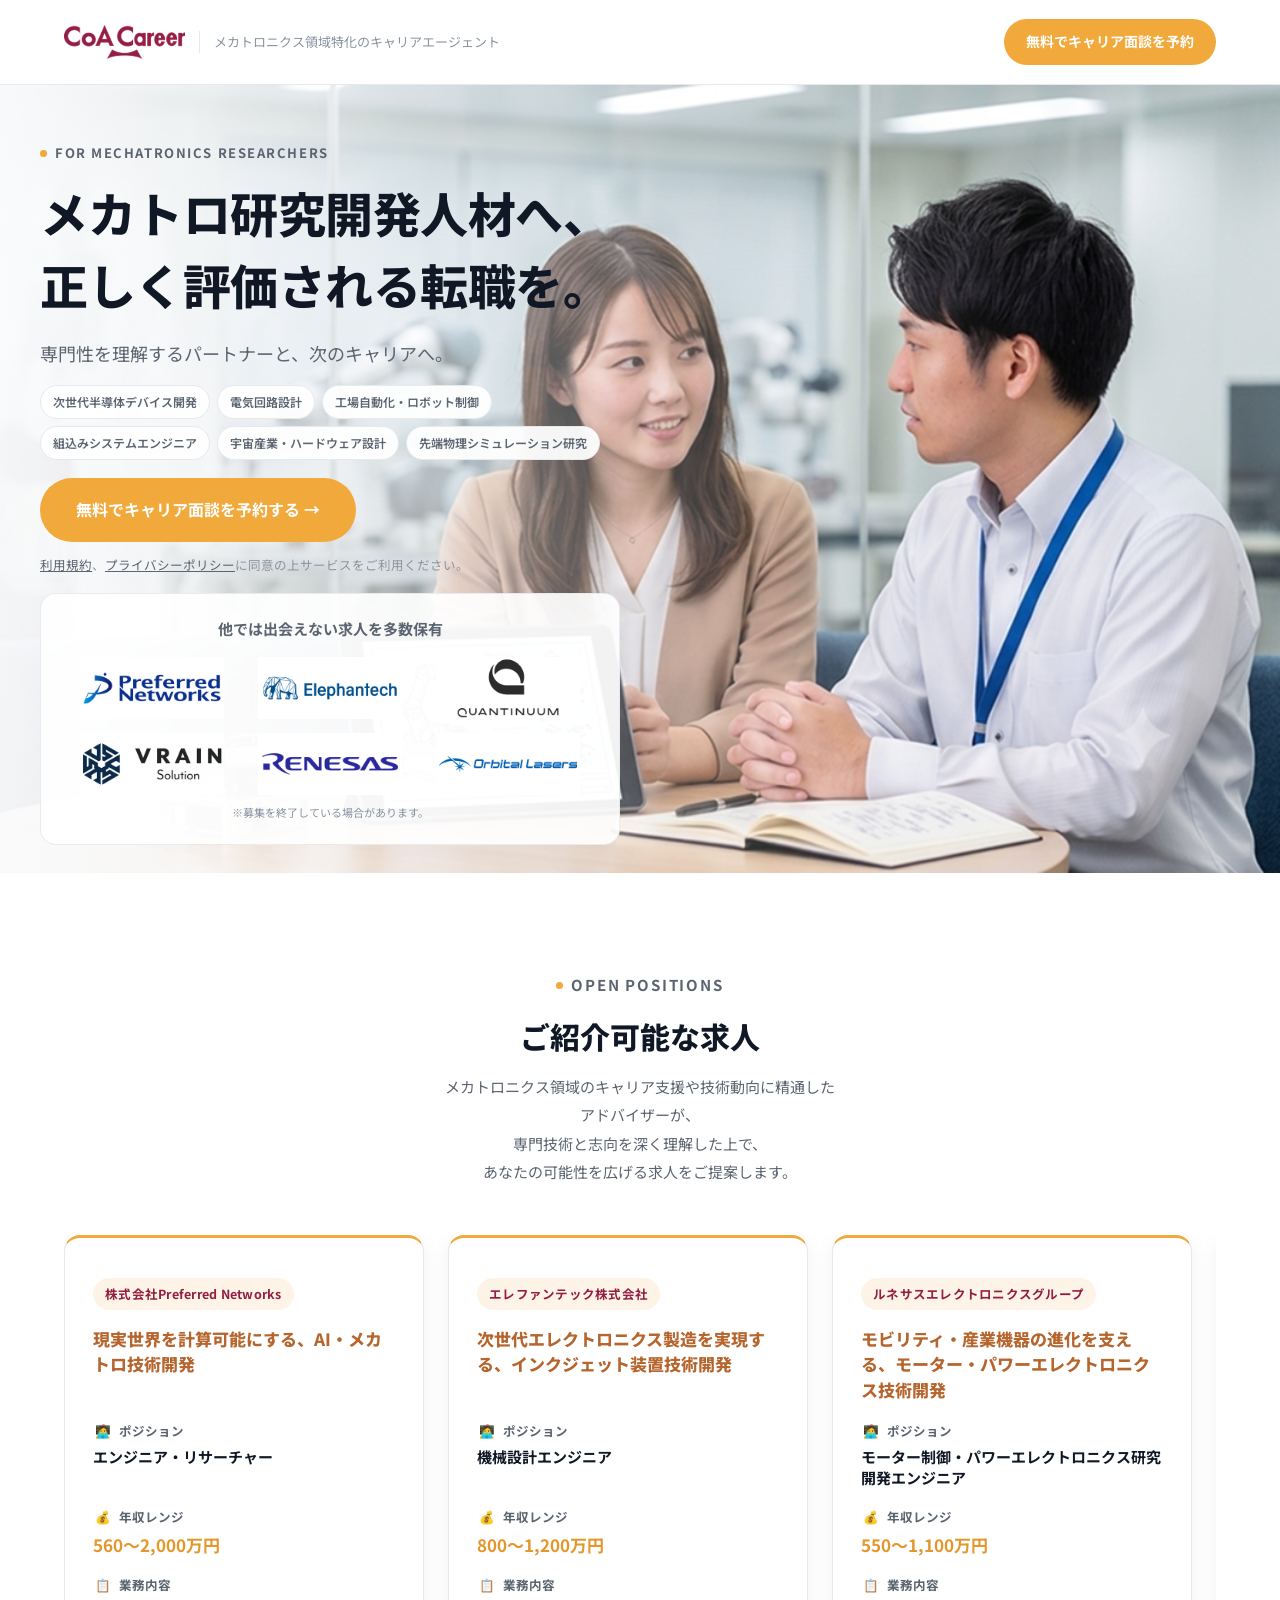
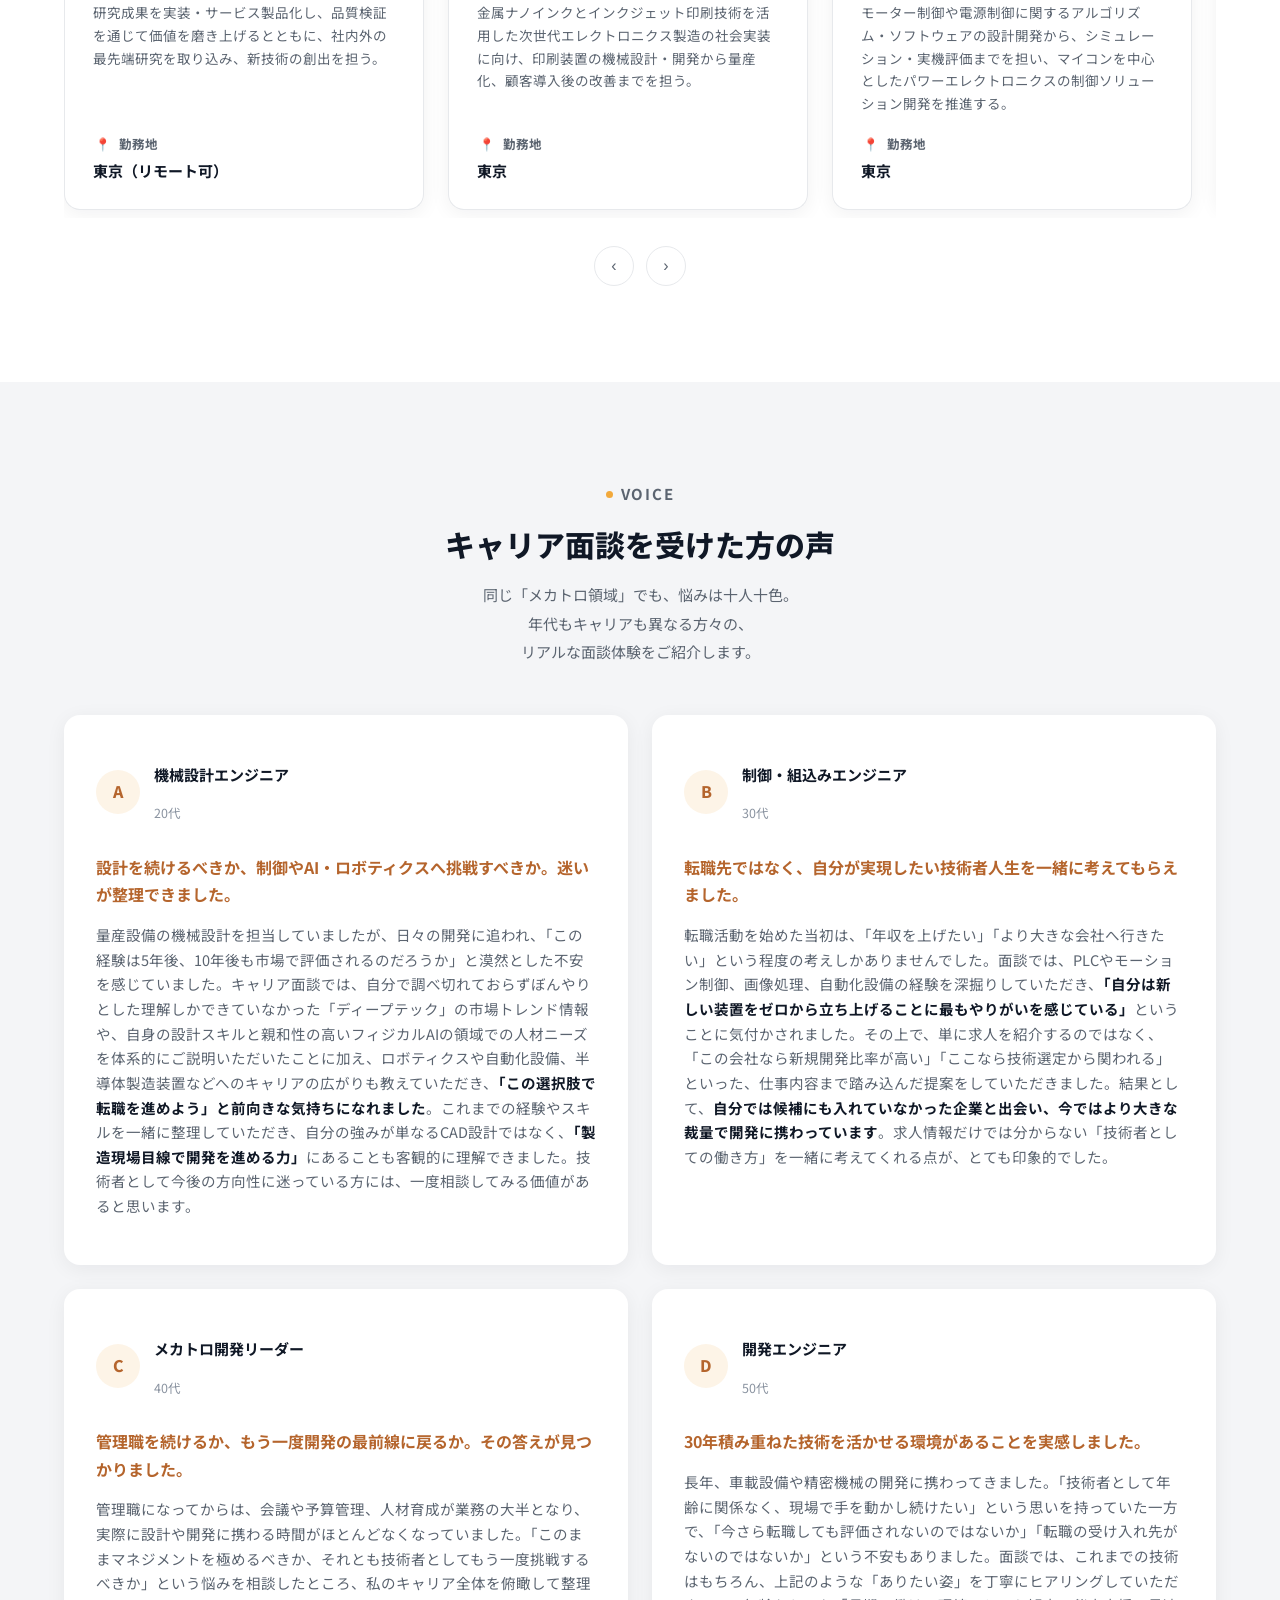
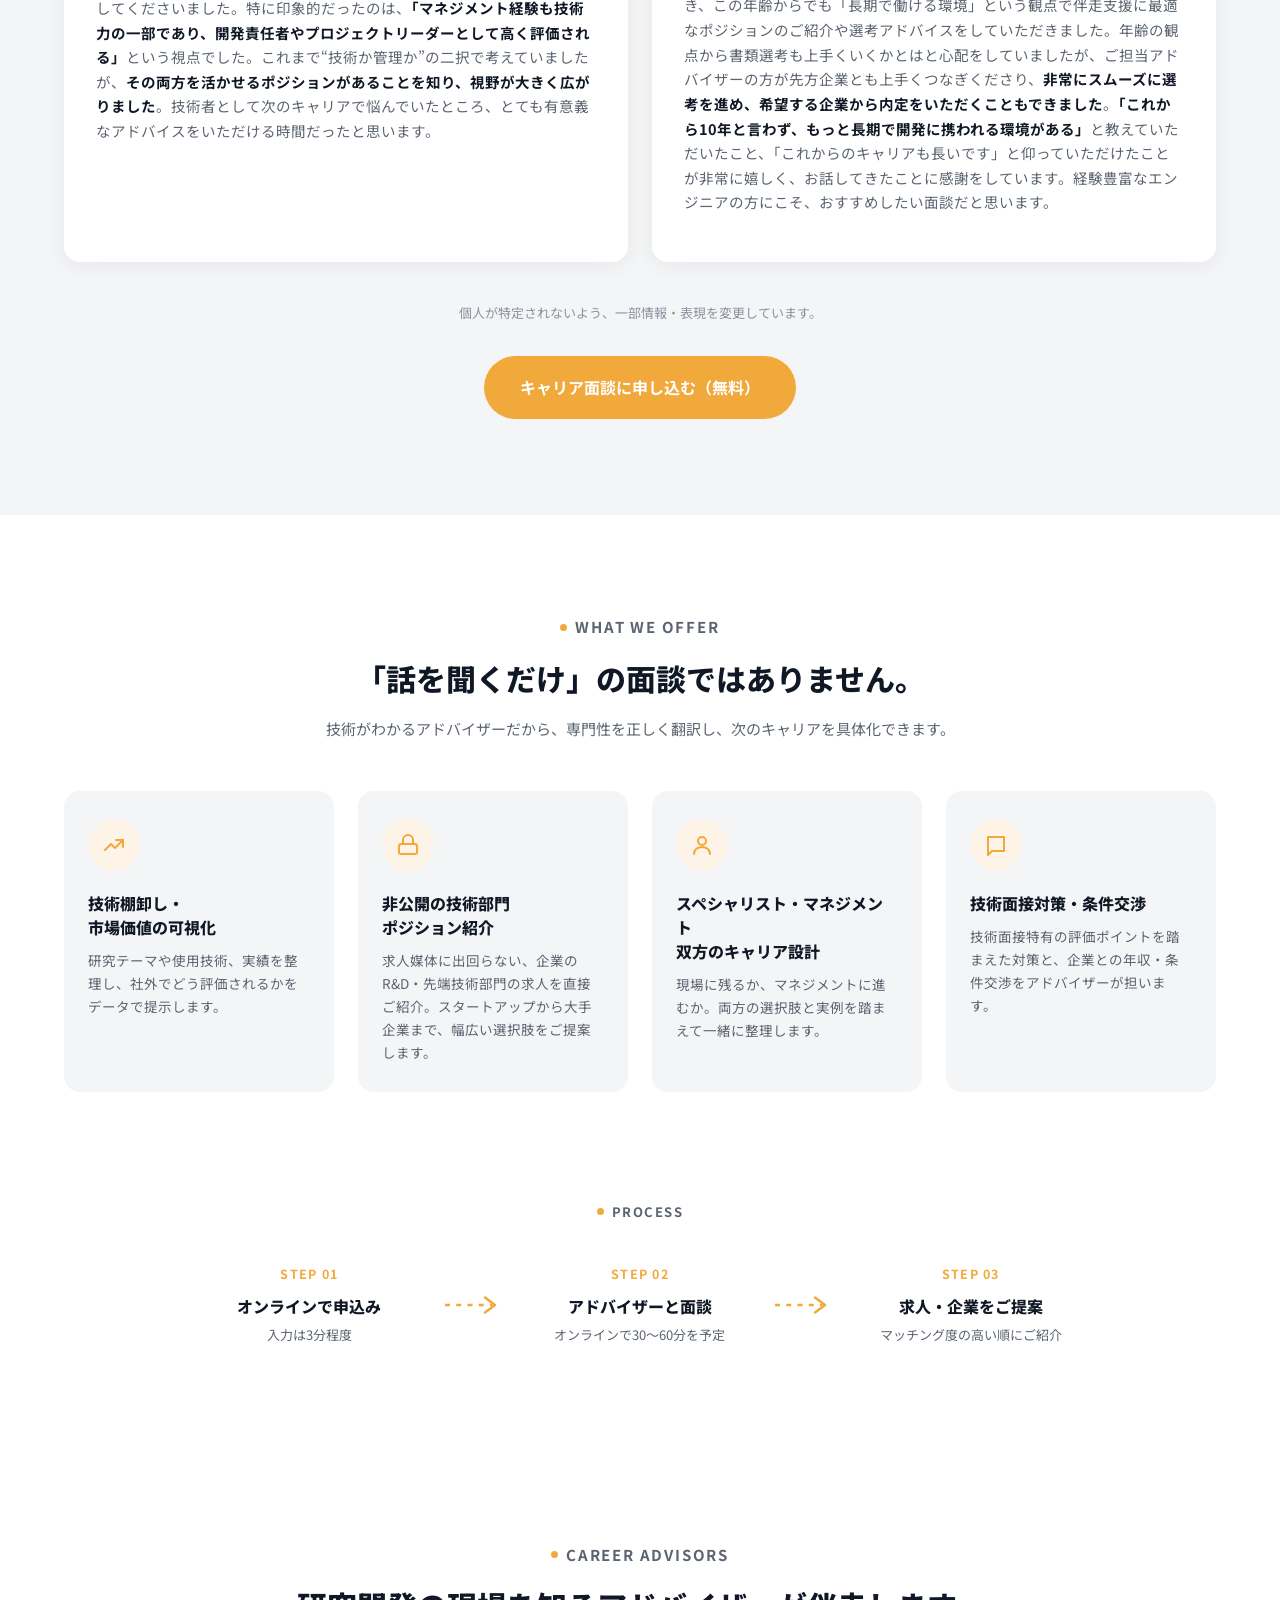
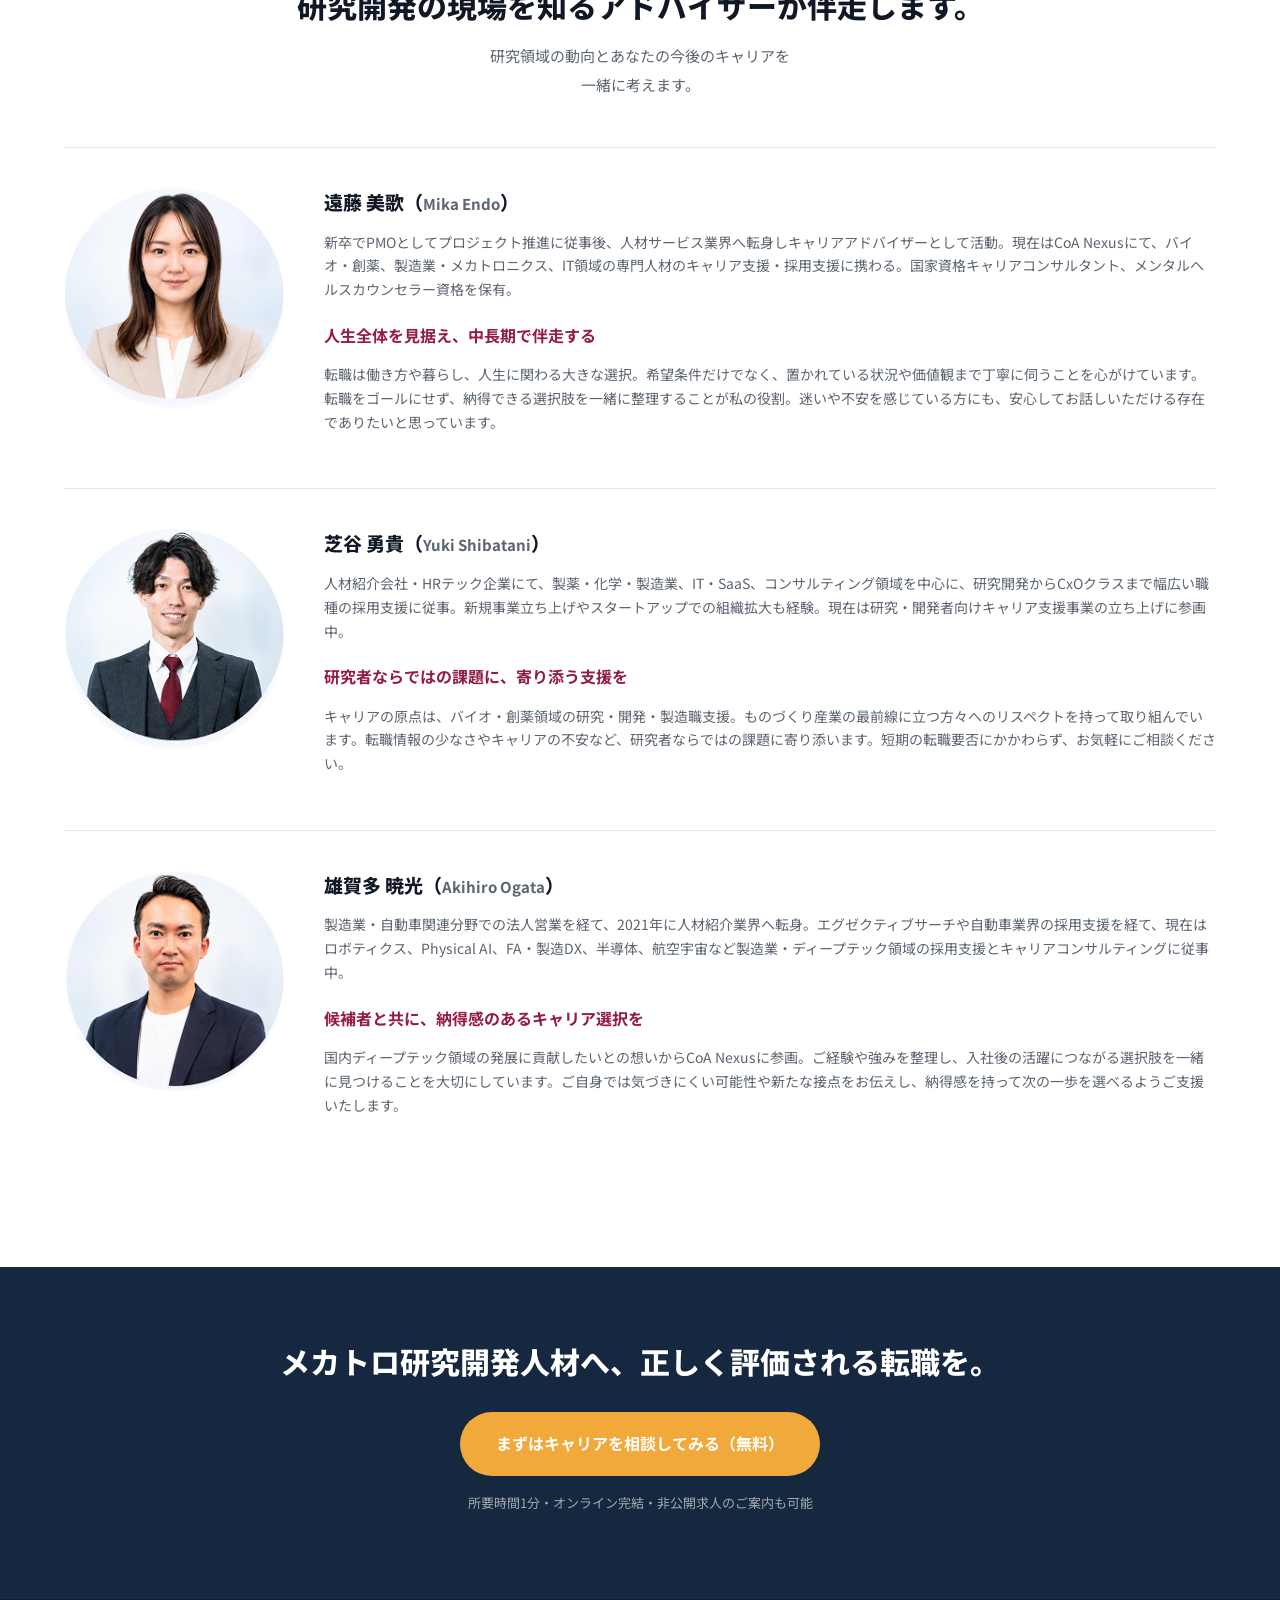
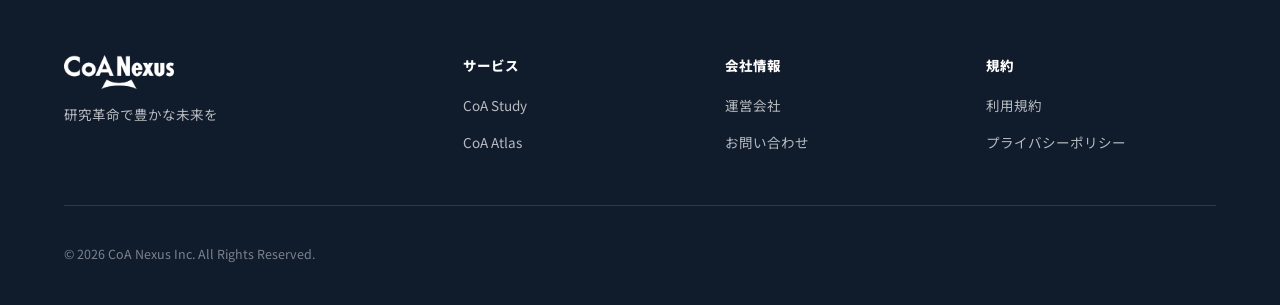
==== index.html @ d08f6220 "Update index.html" ====
<!DOCTYPE html>
<html lang="ja">
<head>
<meta charset="UTF-8">
<meta name="viewport" content="width=device-width, initial-scale=1.0">
<title>CoA Career｜メカトロニクス領域特化のキャリアエージェント</title>
<meta name="description" content="メカトロ研究開発人材へ、正しく評価される転職を。専門性を理解するパートナーと、次のキャリアへ。">
<link rel="icon" href="data:,">
<link rel="stylesheet" href="css/style.css">
</head>
<body>
<a class="skip-link" href="#main">本文へスキップ</a>

<!-- ============================== HEADER ============================== -->
<header class="site-header">
  <div class="container">
    <a class="brand" href="#top" aria-label="CoA Career トップへ">
      <img src="assets/images/coa-career-logo.png" alt="CoA Career" class="brand-logo-img">
      <span class="brand-tagline">メカトロニクス領域特化のキャリアエージェント</span>
    </a>
    <a class="btn btn-primary btn-primary--sm" href="#cta">無料でキャリア面談を予約</a>
  </div>
</header>

<main id="main">

  <!-- ============================== HERO ============================== -->
  <section class="hero" id="top">
    <div class="hero-frame">
      <div class="hero-bg" aria-hidden="true">
        <img src="assets/images/hero-photo.png" alt="">
      </div>
      <div class="container hero-inner">
        <div class="hero-copy">
          <p class="eyebrow">FOR MECHATRONICS RESEARCHERS</p>
          <h1>メカトロ研究開発人材へ、<br>正しく評価される転職を。</h1>
          <p class="lede">専門性を理解するパートナーと、次のキャリアへ。</p>
          <div class="hero-mobile-media">
            <!-- REPLACE: hero photo of advisor & candidate consultation, min 1200x900px -->
            <img src="assets/images/hero-photo.png" alt="キャリアアドバイザーと候補者が面談している様子">
          </div>
          <ul class="hero-tags">
            <li>次世代半導体デバイス開発</li>
            <li>電気回路設計</li>
            <li>工場自動化・ロボット制御</li>
            <li>組込みシステムエンジニア</li>
            <li>宇宙産業・ハードウェア設計</li>
            <li>先端物理シミュレーション研究</li>
          </ul>
          <a class="btn btn-primary btn-primary--lg" href="#cta">無料でキャリア面談を予約する →</a>
          <p class="hero-disclaimer">
            <a href="https://coanexus.notion.site/CoA-Atlas-Term-of-use-2e3ff5fbba778032b6f7fdac0cae8392" target="_blank" rel="noopener">利用規約</a>、<a href="https://coanexus.notion.site/CoA-Atlas-Privacy-Policy-2e3ff5fbba7780a3a47cd256a6d92a51" target="_blank" rel="noopener">プライバシーポリシー</a>に同意の上サービスをご利用ください。
          </p>

          <div class="hero-partners">
            <p class="hero-partners-label">他では出会えない求人を多数保有</p>
            <div class="hero-partners-row">
              <!-- REPLACE: each with the partner's official logo file (see README) -->
              <span class="partner-logo"><img src="assets/images/logos/preferred-networks.png" alt="Preferred Networks"></span>
              <span class="partner-logo"><img src="assets/images/logos/elephantech.png" alt="Elephantech"></span>
              <span class="partner-logo"><img src="assets/images/logos/quantinuum.png" alt="QUANTINUUM"></span>
              <span class="partner-logo"><img src="assets/images/logos/vrain-solution.png" alt="VRAIN Solution"></span>
              <span class="partner-logo"><img src="assets/images/logos/renesas.png" alt="RENESAS"></span>
              <span class="partner-logo"><img src="assets/images/logos/orbital-lasers.png" alt="Orbital Lasers"></span>
            </div>
            <p class="hero-partners-note">※募集を終了している場合があります。</p>
          </div>
        </div>
      </div>
    </div>
  </section>

  <!-- ========================== OPEN POSITIONS ========================== -->
  <section class="positions" id="positions">
    <div class="container">
      <div class="section-head">
        <p class="eyebrow eyebrow--center">OPEN POSITIONS</p>
        <h2>ご紹介可能な求人</h2>
        <p>メカトロニクス領域のキャリア支援や技術動向に精通した<br class="mobile-break">アドバイザーが、<br class="desktop-break">専門技術と志向を深く理解した上で、<br class="mobile-break">あなたの可能性を広げる求人をご提案します。</p>
      </div>

      <div class="positions-scroller">
        <div class="positions-track" id="positionsTrack" tabindex="0" aria-label="求人一覧（横スクロール）">

          <article class="job-card">
            <p class="company">株式会社Preferred Networks</p>
            <h3>現実世界を計算可能にする、AI・メカトロ技術開発</h3>
            <dl>
              <div class="field"><dt><span class="field-icon">🧑‍💻</span>ポジション</dt><dd>エンジニア・リサーチャー</dd></div>
              <div class="field"><dt><span class="field-icon">💰</span>年収レンジ</dt><dd>560〜2,000万円</dd></div>
              <div class="field field--desc"><dt><span class="field-icon">📋</span>業務内容</dt><dd>研究成果を実装・サービス製品化し、品質検証を通じて価値を磨き上げるとともに、社内外の最先端研究を取り込み、新技術の創出を担う。</dd></div>
              <div class="field"><dt><span class="field-icon">📍</span>勤務地</dt><dd>東京（リモート可）</dd></div>
            </dl>
          </article>

          <article class="job-card">
            <p class="company">エレファンテック株式会社</p>
            <h3>次世代エレクトロニクス製造を実現する、インクジェット装置技術開発</h3>
            <dl>
              <div class="field"><dt><span class="field-icon">🧑‍💻</span>ポジション</dt><dd>機械設計エンジニア</dd></div>
              <div class="field"><dt><span class="field-icon">💰</span>年収レンジ</dt><dd>800〜1,200万円</dd></div>
              <div class="field field--desc"><dt><span class="field-icon">📋</span>業務内容</dt><dd>金属ナノインクとインクジェット印刷技術を活用した次世代エレクトロニクス製造の社会実装に向け、印刷装置の機械設計・開発から量産化、顧客導入後の改善までを担う。</dd></div>
              <div class="field"><dt><span class="field-icon">📍</span>勤務地</dt><dd>東京</dd></div>
            </dl>
          </article>

          <article class="job-card">
            <p class="company">ルネサスエレクトロニクスグループ</p>
            <h3>モビリティ・産業機器の進化を支える、モーター・パワーエレクトロニクス技術開発</h3>
            <dl>
              <div class="field"><dt><span class="field-icon">🧑‍💻</span>ポジション</dt><dd>モーター制御・パワーエレクトロニクス研究開発エンジニア</dd></div>
              <div class="field"><dt><span class="field-icon">💰</span>年収レンジ</dt><dd>550〜1,100万円</dd></div>
              <div class="field field--desc"><dt><span class="field-icon">📋</span>業務内容</dt><dd>モーター制御や電源制御に関するアルゴリズム・ソフトウェアの設計開発から、シミュレーション・実機評価までを担い、マイコンを中心としたパワーエレクトロニクスの制御ソリューション開発を推進する。</dd></div>
              <div class="field"><dt><span class="field-icon">📍</span>勤務地</dt><dd>東京</dd></div>
            </dl>
          </article>

          <article class="job-card">
            <p class="company">株式会社VRAIN Solution</p>
            <h3>製造現場の自動化を実現する、AI・FA技術開発</h3>
            <dl>
              <div class="field"><dt><span class="field-icon">🧑‍💻</span>ポジション</dt><dd>機械設計エンジニア</dd></div>
              <div class="field"><dt><span class="field-icon">💰</span>年収レンジ</dt><dd>500〜800万円</dd></div>
              <div class="field field--desc"><dt><span class="field-icon">📋</span>業務内容</dt><dd>AI・IoTを活用した製造現場の自動化に向け、検査・生産設備の構想設計から機械設計、開発、組立、現場立ち上げまでを担う。</dd></div>
              <div class="field"><dt><span class="field-icon">📍</span>勤務地</dt><dd>東京</dd></div>
            </dl>
          </article>

          <article class="job-card">
            <p class="company">OptQC株式会社</p>
            <h3>光量子コンピュータの実用化を加速する、光学・ハードウェア技術開発</h3>
            <dl>
              <div class="field"><dt><span class="field-icon">🧑‍💻</span>ポジション</dt><dd>レーザー光源エンジニア</dd></div>
              <div class="field"><dt><span class="field-icon">💰</span>年収レンジ</dt><dd>1,000〜1,500万円</dd></div>
              <div class="field field--desc"><dt><span class="field-icon">📋</span>業務内容</dt><dd>光量子コンピュータの実用化に向け、光学システムや電子制御、機械設計・精密アセンブリなどのハードウェア開発から、システム統合・評価までを一貫して担う。</dd></div>
              <div class="field"><dt><span class="field-icon">📍</span>勤務地</dt><dd>東京（リモート可）</dd></div>
            </dl>
          </article>

          <article class="job-card">
            <p class="company">株式会社Orbital Lasers</p>
            <h3>宇宙空間の高精度観測を実現する、衛星搭載FPGA技術開発</h3>
            <dl>
              <div class="field"><dt><span class="field-icon">🧑‍💻</span>ポジション</dt><dd>FPGAエンジニア</dd></div>
              <div class="field"><dt><span class="field-icon">💰</span>年収レンジ</dt><dd>500〜1,000万円</dd></div>
              <div class="field field--desc"><dt><span class="field-icon">📋</span>業務内容</dt><dd>人工衛星に搭載される電気システムについて、FPGAを中心としたデジタル回路の設計・実装・検証を担い、衛星システムの高信頼化を推進する。</dd></div>
              <div class="field"><dt><span class="field-icon">📍</span>勤務地</dt><dd>神奈川</dd></div>
            </dl>
          </article>

          <article class="job-card">
            <p class="company">クオンティニュアム株式会社</p>
            <h3>量子コンピュータの実用化を支える、ハードウェア研究開発</h3>
            <dl>
              <div class="field"><dt><span class="field-icon">🧑‍💻</span>ポジション</dt><dd>ハードウェアリサーチャー</dd></div>
              <div class="field"><dt><span class="field-icon">💰</span>年収レンジ</dt><dd>700万円〜応相談</dd></div>
              <div class="field field--desc"><dt><span class="field-icon">📋</span>業務内容</dt><dd>イオントラップ型量子コンピュータの運用・保守・開発・アップグレードを担い、レーザーやイオン輸送などのサブシステムの開発・評価を通じて量子計算システムの高度化を推進する。</dd></div>
              <div class="field"><dt><span class="field-icon">📍</span>勤務地</dt><dd>埼玉</dd></div>
            </dl>
          </article>

          <article class="job-card">
            <p class="company">オムロン株式会社</p>
            <h3>次世代エネルギー社会を支える、パワーエレクトロニクス技術開発</h3>
            <dl>
              <div class="field"><dt><span class="field-icon">🧑‍💻</span>ポジション</dt><dd>制御・回路エンジニア</dd></div>
              <div class="field"><dt><span class="field-icon">💰</span>年収レンジ</dt><dd>500〜1,250万円</dd></div>
              <div class="field field--desc"><dt><span class="field-icon">📋</span>業務内容</dt><dd>パワーエレクトロニクスに関する先端技術の調査・技術開発から、制御アルゴリズムや制御実装、事業部門と連携したプロトモデル開発までを担う。</dd></div>
              <div class="field"><dt><span class="field-icon">📍</span>勤務地</dt><dd>京都</dd></div>
            </dl>
          </article>

          <article class="job-card">
            <p class="company">株式会社フジクラ</p>
            <h3>次世代ものづくりを実現する、生産設備・機械技術開発</h3>
            <dl>
              <div class="field"><dt><span class="field-icon">🧑‍💻</span>ポジション</dt><dd>生産設備・機械設計エンジニア</dd></div>
              <div class="field"><dt><span class="field-icon">💰</span>年収レンジ</dt><dd>600〜1,000万円</dd></div>
              <div class="field field--desc"><dt><span class="field-icon">📋</span>業務内容</dt><dd>成長事業を支える生産設備の開発や将来に向けた設備要素技術の開発を担い、機構設計から設備製作・据付・試運転、稼働後の改善まで一貫して推進する。</dd></div>
              <div class="field"><dt><span class="field-icon">📍</span>勤務地</dt><dd>千葉</dd></div>
            </dl>
          </article>

          <article class="job-card">
            <p class="company">Sun Metalon Inc.</p>
            <h3>金属資源循環を再構築する、産業用装置の電気・制御技術開発</h3>
            <dl>
              <div class="field"><dt><span class="field-icon">🧑‍💻</span>ポジション</dt><dd>産業用装置 電気設計リーダー / マネージャー</dd></div>
              <div class="field"><dt><span class="field-icon">💰</span>年収レンジ</dt><dd>800〜1,700万円</dd></div>
              <div class="field field--desc"><dt><span class="field-icon">📋</span>業務内容</dt><dd>金属リサイクル装置の量産・グローバル展開に向け、電気設計要件の定義、制御盤・電装システム・制御基板の設計、安全規格対応、量産立ち上げまでをリードする。</dd></div>
              <div class="field"><dt><span class="field-icon">📍</span>勤務地</dt><dd>神奈川</dd></div>
            </dl>
          </article>

        </div>

        <div class="scroller-nav">
          <button class="scroller-btn" id="scrollPrev" type="button" aria-label="前の求人を見る">‹</button>
          <button class="scroller-btn" id="scrollNext" type="button" aria-label="次の求人を見る">›</button>
        </div>
      </div>
    </div>
  </section>

  <!-- ============================== VOICE =============================== -->
  <section class="voice" id="voice">
    <div class="container">
      <div class="section-head">
        <p class="eyebrow eyebrow--center">VOICE</p>
        <h2>キャリア面談を受けた方の声</h2>
        <p>同じ「メカトロ領域」でも、悩みは十人十色。<br>年代もキャリアも異なる方々の、<br class="mobile-break">リアルな面談体験をご紹介します。</p>
      </div>

      <div class="voice-grid">
        <article class="voice-card">
          <div class="voice-head">
            <span class="voice-avatar" aria-hidden="true">A</span>
            <div>
              <p class="voice-role">機械設計エンジニア</p>
              <p class="voice-age">20代</p>
            </div>
          </div>
          <p class="voice-quote">設計を続けるべきか、制御やAI・ロボティクスへ挑戦すべきか。迷いが整理できました。</p>
          <p class="voice-body">量産設備の機械設計を担当していましたが、日々の開発に追われ、「この経験は5年後、10年後も市場で評価されるのだろうか」と漠然とした不安を感じていました。キャリア面談では、自分で調べ切れておらずぼんやりとした理解しかできていなかった「ディープテック」の市場トレンド情報や、自身の設計スキルと親和性の高いフィジカルAIの領域での人材ニーズを体系的にご説明いただいたことに加え、ロボティクスや自動化設備、半導体製造装置などへのキャリアの広がりも教えていただき、<strong>「この選択肢で転職を進めよう」と前向きな気持ちになれました</strong>。これまでの経験やスキルを一緒に整理していただき、自分の強みが単なるCAD設計ではなく、<strong>「製造現場目線で開発を進める力」</strong>にあることも客観的に理解できました。技術者として今後の方向性に迷っている方には、一度相談してみる価値があると思います。</p>
        </article>

        <article class="voice-card">
          <div class="voice-head">
            <span class="voice-avatar" aria-hidden="true">B</span>
            <div>
              <p class="voice-role">制御・組込みエンジニア</p>
              <p class="voice-age">30代</p>
            </div>
          </div>
          <p class="voice-quote">転職先ではなく、自分が実現したい技術者人生を一緒に考えてもらえました。</p>
          <p class="voice-body">転職活動を始めた当初は、「年収を上げたい」「より大きな会社へ行きたい」という程度の考えしかありませんでした。面談では、PLCやモーション制御、画像処理、自動化設備の経験を深掘りしていただき、<strong>「自分は新しい装置をゼロから立ち上げることに最もやりがいを感じている」</strong>ということに気付かされました。その上で、単に求人を紹介するのではなく、「この会社なら新規開発比率が高い」「ここなら技術選定から関われる」といった、仕事内容まで踏み込んだ提案をしていただきました。結果として、<strong>自分では候補にも入れていなかった企業と出会い、今ではより大きな裁量で開発に携わっています</strong>。求人情報だけでは分からない「技術者としての働き方」を一緒に考えてくれる点が、とても印象的でした。</p>
        </article>

        <article class="voice-card">
          <div class="voice-head">
            <span class="voice-avatar" aria-hidden="true">C</span>
            <div>
              <p class="voice-role">メカトロ開発リーダー</p>
              <p class="voice-age">40代</p>
            </div>
          </div>
          <p class="voice-quote">管理職を続けるか、もう一度開発の最前線に戻るか。その答えが見つかりました。</p>
          <p class="voice-body">管理職になってからは、会議や予算管理、人材育成が業務の大半となり、実際に設計や開発に携わる時間がほとんどなくなっていました。「このままマネジメントを極めるべきか、それとも技術者としてもう一度挑戦するべきか」という悩みを相談したところ、私のキャリア全体を俯瞰して整理してくださいました。特に印象的だったのは、<strong>「マネジメント経験も技術力の一部であり、開発責任者やプロジェクトリーダーとして高く評価される」</strong>という視点でした。これまで“技術か管理か”の二択で考えていましたが、<strong>その両方を活かせるポジションがあることを知り、視野が大きく広がりました</strong>。技術者として次のキャリアで悩んでいたところ、とても有意義なアドバイスをいただける時間だったと思います。</p>
        </article>

        <article class="voice-card">
          <div class="voice-head">
            <span class="voice-avatar" aria-hidden="true">D</span>
            <div>
              <p class="voice-role">開発エンジニア</p>
              <p class="voice-age">50代</p>
            </div>
          </div>
          <p class="voice-quote">30年積み重ねた技術を活かせる環境があることを実感しました。</p>
          <p class="voice-body">長年、車載設備や精密機械の開発に携わってきました。「技術者として年齢に関係なく、現場で手を動かし続けたい」という思いを持っていた一方で、「今さら転職しても評価されないのではないか」「転職の受け入れ先がないのではないか」という不安もありました。面談では、これまでの技術はもちろん、上記のような「ありたい姿」を丁寧にヒアリングしていただき、この年齢からでも「長期で働ける環境」という観点で伴走支援に最適なポジションのご紹介や選考アドバイスをしていただきました。年齢の観点から書類選考も上手くいくかとはと心配をしていましたが、ご担当アドバイザーの方が先方企業とも上手くつなぎくださり、<strong>非常にスムーズに選考を進め、希望する企業から内定をいただくこともできました</strong>。<strong>「これから10年と言わず、もっと長期で開発に携われる環境がある」</strong>と教えていただいたこと、「これからのキャリアも長いです」と仰っていただけたことが非常に嬉しく、お話してきたことに感謝をしています。経験豊富なエンジニアの方にこそ、おすすめしたい面談だと思います。</p>
        </article>
      </div>

      <p class="voice-footnote">個人が特定されないよう、一部情報・表現を変更しています。</p>
      <div class="voice-cta">
        <a class="btn btn-primary btn-primary--lg" href="#cta">キャリア面談に申し込む（無料）</a>
      </div>
    </div>
  </section>

  <!-- ============================ WHAT WE OFFER =========================== -->
  <section class="offer" id="offer">
    <div class="container">
      <div class="section-head">
        <p class="eyebrow eyebrow--center">WHAT WE OFFER</p>
        <h2>「話を聞くだけ」の面談ではありません。</h2>
        <p>技術がわかるアドバイザーだから、専門性を正しく翻訳し、次のキャリアを具体化できます。</p>
      </div>

      <div class="offer-grid">
        <div class="offer-card">
          <span class="offer-icon" aria-hidden="true">
            <svg viewBox="0 0 24 24" fill="none" stroke="currentColor" stroke-width="2" stroke-linecap="round" stroke-linejoin="round"><polyline points="3 17 9 11 13 15 21 7"></polyline><polyline points="14 7 21 7 21 14"></polyline></svg>
          </span>
          <h3>技術棚卸し・<br>市場価値の可視化</h3>
          <p>研究テーマや使用技術、実績を整理し、社外でどう評価されるかをデータで提示します。</p>
        </div>
        <div class="offer-card">
          <span class="offer-icon" aria-hidden="true">
            <svg viewBox="0 0 24 24" fill="none" stroke="currentColor" stroke-width="2" stroke-linecap="round" stroke-linejoin="round"><rect x="3" y="11" width="18" height="10" rx="2"></rect><path d="M7 11V7a5 5 0 0 1 10 0v4"></path></svg>
          </span>
          <h3>非公開の技術部門<br>ポジション紹介</h3>
          <p>求人媒体に出回らない、企業のR&D・先端技術部門の求人を直接ご紹介。スタートアップから大手企業まで、幅広い選択肢をご提案します。</p>
        </div>
        <div class="offer-card">
          <span class="offer-icon" aria-hidden="true">
            <svg viewBox="0 0 24 24" fill="none" stroke="currentColor" stroke-width="2" stroke-linecap="round" stroke-linejoin="round"><circle cx="12" cy="8" r="4"></circle><path d="M4 21c0-4.4 3.6-7 8-7s8 2.6 8 7"></path></svg>
          </span>
          <h3>スペシャリスト・マネジメント<br>双方のキャリア設計</h3>
          <p>現場に残るか、マネジメントに進むか。両方の選択肢と実例を踏まえて一緒に整理します。</p>
        </div>
        <div class="offer-card">
          <span class="offer-icon" aria-hidden="true">
            <svg viewBox="0 0 24 24" fill="none" stroke="currentColor" stroke-width="2" stroke-linecap="round" stroke-linejoin="round"><path d="M4 4h16v14H8l-4 4z"></path></svg>
          </span>
          <h3>技術面接対策・条件交渉</h3>
          <p>技術面接特有の評価ポイントを踏まえた対策と、企業との年収・条件交渉をアドバイザーが担います。</p>
        </div>
      </div>
    </div>
  </section>

  <!-- ============================== PROCESS =============================== -->
  <section class="process" id="process">
    <div class="container">
      <p class="eyebrow eyebrow--center" style="justify-content:center; margin-bottom:40px;">PROCESS</p>
      <div class="process-row">
        <div class="process-step">
          <p class="step-label">STEP 01</p>
          <h3>オンラインで申込み</h3>
          <p>入力は3分程度</p>
        </div>
        <div class="process-arrow" aria-hidden="true"><svg viewBox="0 0 48 16" fill="none"><line x1="0" y1="8" x2="38" y2="8" stroke="currentColor" stroke-width="2" stroke-dasharray="4 5"/><path d="M32 2 L40 8 L32 14" stroke="currentColor" stroke-width="2" fill="none" stroke-linecap="round" stroke-linejoin="round"/></svg></div>
        <div class="process-step">
          <p class="step-label">STEP 02</p>
          <h3>アドバイザーと面談</h3>
          <p>オンラインで30〜60分を予定</p>
        </div>
        <div class="process-arrow" aria-hidden="true"><svg viewBox="0 0 48 16" fill="none"><line x1="0" y1="8" x2="38" y2="8" stroke="currentColor" stroke-width="2" stroke-dasharray="4 5"/><path d="M32 2 L40 8 L32 14" stroke="currentColor" stroke-width="2" fill="none" stroke-linecap="round" stroke-linejoin="round"/></svg></div>
        <div class="process-step">
          <p class="step-label">STEP 03</p>
          <h3>求人・企業をご提案</h3>
          <p>マッチング度の高い順にご紹介</p>
        </div>
      </div>
    </div>
  </section>

  <!-- ========================== CAREER ADVISORS =========================== -->
  <section class="advisors" id="advisors">
    <div class="container">
      <div class="section-head">
        <p class="eyebrow eyebrow--center">CAREER ADVISORS</p>
        <h2>研究開発の現場を知るアドバイザーが伴走します。</h2>
        <p>研究領域の動向とあなたの今後のキャリアを<br class="mobile-break">一緒に考えます。</p>
      </div>

      <div class="advisor">
        <div class="advisor-photo">
          <!-- REPLACE: headshot photo, square, min 440x440px -->
          <img src="assets/images/advisors/advisor-endo.png" alt="遠藤 美歌">
        </div>
        <div>
          <h3 class="advisor-name">遠藤 美歌（<span class="en">Mika Endo</span>）</h3>
          <p class="advisor-bio">新卒でPMOとしてプロジェクト推進に従事後、人材サービス業界へ転身しキャリアアドバイザーとして活動。現在はCoA Nexusにて、バイオ・創薬、製造業・メカトロニクス、IT領域の専門人材のキャリア支援・採用支援に携わる。国家資格キャリアコンサルタント、メンタルヘルスカウンセラー資格を保有。</p>
          <p class="advisor-quote">人生全体を見据え、中長期で伴走する</p>
          <p class="advisor-message">転職は働き方や暮らし、人生に関わる大きな選択。希望条件だけでなく、置かれている状況や価値観まで丁寧に伺うことを心がけています。転職をゴールにせず、納得できる選択肢を一緒に整理することが私の役割。迷いや不安を感じている方にも、安心してお話しいただける存在でありたいと思っています。</p>
        </div>
      </div>

      <div class="advisor">
        <div class="advisor-photo">
          <img src="assets/images/advisors/advisor-shibatani.png" alt="芝谷 勇貴">
        </div>
        <div>
          <h3 class="advisor-name">芝谷 勇貴（<span class="en">Yuki Shibatani</span>）</h3>
          <p class="advisor-bio">人材紹介会社・HRテック企業にて、製薬・化学・製造業、IT・SaaS、コンサルティング領域を中心に、研究開発からCxOクラスまで幅広い職種の採用支援に従事。新規事業立ち上げやスタートアップでの組織拡大も経験。現在は研究・開発者向けキャリア支援事業の立ち上げに参画中。</p>
          <p class="advisor-quote">研究者ならではの課題に、寄り添う支援を</p>
          <p class="advisor-message">キャリアの原点は、バイオ・創薬領域の研究・開発・製造職支援。ものづくり産業の最前線に立つ方々へのリスペクトを持って取り組んでいます。転職情報の少なさやキャリアの不安など、研究者ならではの課題に寄り添います。短期の転職要否にかかわらず、お気軽にご相談ください。</p>
        </div>
      </div>

      <div class="advisor">
        <div class="advisor-photo">
          <img src="assets/images/advisors/advisor-ogata.png" alt="雄賀多 暁光">
        </div>
        <div>
          <h3 class="advisor-name">雄賀多 暁光（<span class="en">Akihiro Ogata</span>）</h3>
          <p class="advisor-bio">製造業・自動車関連分野での法人営業を経て、2021年に人材紹介業界へ転身。エグゼクティブサーチや自動車業界の採用支援を経て、現在はロボティクス、Physical AI、FA・製造DX、半導体、航空宇宙など製造業・ディープテック領域の採用支援とキャリアコンサルティングに従事中。</p>
          <p class="advisor-quote">候補者と共に、納得感のあるキャリア選択を</p>
          <p class="advisor-message">国内ディープテック領域の発展に貢献したいとの想いからCoA Nexusに参画。ご経験や強みを整理し、入社後の活躍につながる選択肢を一緒に見つけることを大切にしています。ご自身では気づきにくい可能性や新たな接点をお伝えし、納得感を持って次の一歩を選べるようご支援いたします。</p>
        </div>
      </div>
    </div>
  </section>

  <!-- ============================== FINAL CTA ============================== -->
  <section class="final-cta" id="cta">
    <div class="container">
      <h2>メカトロ研究開発人材へ、正しく評価される転職を。</h2>
      <a class="btn btn-primary btn-primary--lg" href="#form">まずはキャリアを相談してみる（無料）</a>
      <p class="note">所要時間1分・オンライン完結・非公開求人のご案内も可能</p>
    </div>
  </section>

</main>

<!-- ============================== FOOTER ============================== -->
<footer class="site-footer">
  <div class="container">
    <div class="footer-grid">
      <div class="footer-brand">
        <img src="assets/images/coa-nexus-logo-white.png" alt="CoA Nexus" class="footer-logo">
        <p>研究革命で豊かな未来を</p>
      </div>
      <div class="footer-col">
        <h4>サービス</h4>
        <ul>
          <li><a href="https://coanexus.com/coastudy/" target="_blank" rel="noopener">CoA Study</a></li>
          <li><a href="https://atlas.coanexus.com/lp" target="_blank" rel="noopener">CoA Atlas</a></li>
        </ul>
      </div>
      <div class="footer-col">
        <h4>会社情報</h4>
        <ul>
          <li><a href="https://coanexus.com/#company" target="_blank" rel="noopener">運営会社</a></li>
          <li><a href="https://coanexus.com/#contact" target="_blank" rel="noopener">お問い合わせ</a></li>
        </ul>
      </div>
      <div class="footer-col">
        <h4>規約</h4>
        <ul>
          <li><a href="https://coanexus.notion.site/CoA-Atlas-Term-of-use-2e3ff5fbba778032b6f7fdac0cae8392" target="_blank" rel="noopener">利用規約</a></li>
          <li><a href="https://coanexus.notion.site/CoA-Atlas-Privacy-Policy-2e3ff5fbba7780a3a47cd256a6d92a51" target="_blank" rel="noopener">プライバシーポリシー</a></li>
        </ul>
      </div>
    </div>
    <div class="footer-bottom">
      <p>© 2026 CoA Nexus Inc. All Rights Reserved.</p>
    </div>
  </div>
</footer>

<script src="js/main.js"></script>
</body>
</html>
---- css/style.css ----
/* ==========================================================================
   CoA Career LP — stylesheet
   ========================================================================== */

@import url('https://fonts.googleapis.com/css2?family=Noto+Sans+JP:wght@400;500;600;700;800;900&display=swap');

:root {
  --color-primary: #F2A93B;
  --color-primary-hover: #E4972A;
  --color-primary-soft: #FDF4E7;
  --color-accent: #B5652D;
  --color-maroon: #931D43;
  --color-navy: #16283F;
  --color-navy-soft: #1E3350;
  --color-text: #101826;
  --color-text-muted: #5B6470;
  --color-text-faint: #8A93A0;
  --color-bg: #FFFFFF;
  --color-bg-light: #F4F5F7;
  --color-border: #E7E9EC;

  --font-base: "Noto Sans JP", "Hiragino Kaku Gothic ProN", "Yu Gothic", sans-serif;

  --container: 1200px;
  --radius-sm: 8px;
  --radius-md: 16px;
  --radius-lg: 24px;
  --radius-pill: 999px;

  --shadow-card: 0 4px 20px rgba(16, 24, 38, 0.06);
  --shadow-card-hover: 0 12px 32px rgba(16, 24, 38, 0.1);
}

* { box-sizing: border-box; }

html { scroll-behavior: smooth; }

body {
  margin: 0;
  font-family: var(--font-base);
  color: var(--color-text);
  background: var(--color-bg);
  line-height: 1.7;
  -webkit-font-smoothing: antialiased;
}

img { max-width: 100%; display: block; }

a { color: inherit; text-decoration: none; }

ul { margin: 0; padding: 0; list-style: none; }

.container {
  width: 100%;
  max-width: var(--container);
  margin: 0 auto;
  padding: 0 24px;
}
@media (max-width: 480px) {
  .container { padding: 0 18px; }
}

section { position: relative; }

/* Skip link / focus visibility ------------------------------------------ */
.skip-link {
  position: absolute;
  left: -999px;
  top: 0;
  background: var(--color-navy);
  color: #fff;
  padding: 10px 16px;
  z-index: 999;
  border-radius: 0 0 8px 0;
}
.skip-link:focus { left: 0; }

a:focus-visible,
button:focus-visible,
input:focus-visible {
  outline: 3px solid var(--color-primary);
  outline-offset: 2px;
}

@media (prefers-reduced-motion: reduce) {
  html { scroll-behavior: auto; }
  * { animation-duration: 0.01ms !important; transition-duration: 0.01ms !important; }
}

/* Buttons ----------------------------------------------------------------- */
.btn {
  display: inline-flex;
  align-items: center;
  justify-content: center;
  gap: 8px;
  font-family: var(--font-base);
  font-weight: 700;
  font-size: 15px;
  border: none;
  border-radius: var(--radius-pill);
  cursor: pointer;
  transition: background-color .18s ease, transform .18s ease, box-shadow .18s ease;
  white-space: nowrap;
}
.btn-primary {
  background: var(--color-primary);
  color: #fff;
  padding: 16px 28px;
}
.btn-primary:hover { background: var(--color-primary-hover); transform: translateY(-1px); }
.btn-primary--sm { padding: 11px 22px; font-size: 14px; }
.btn-primary--lg { padding: 18px 36px; font-size: 16px; }
@media (max-width: 420px) {
  .btn-primary--lg { padding: 15px 24px; font-size: 14.5px; }
}

/* Eyebrow / section labels ------------------------------------------------ */
.eyebrow {
  display: inline-flex;
  align-items: center;
  gap: 8px;
  font-size: 13px;
  font-weight: 700;
  letter-spacing: .12em;
  color: var(--color-text-muted);
  text-transform: uppercase;
}
.eyebrow::before {
  content: "";
  width: 7px;
  height: 7px;
  border-radius: 50%;
  background: var(--color-primary);
  flex-shrink: 0;
}
.eyebrow--center { justify-content: center; }

.section-head { text-align: center; max-width: 700px; margin: 0 auto 48px; }
.section-head .eyebrow { margin-bottom: 14px; }
.section-head h2 { margin: 0 0 14px; text-wrap: balance; }
.section-head p { margin: 0; color: var(--color-text-muted); font-size: 15px; line-height: 1.9; }

h1, h2, h3, h4 { font-weight: 800; line-height: 1.5; margin: 0; color: var(--color-text); }
h2 { font-size: clamp(22px, 2.6vw, 30px); text-wrap: balance; }
h3 { font-size: 18px; }

/* ==========================================================================
   Header
   ========================================================================== */
.site-header {
  position: sticky;
  top: 0;
  z-index: 100;
  background: rgba(255,255,255,.95);
  backdrop-filter: blur(6px);
  border-bottom: 1px solid var(--color-border);
}
.site-header .container {
  display: flex;
  align-items: center;
  justify-content: space-between;
  height: 84px;
  gap: 12px;
}
.brand { display: flex; align-items: center; gap: 14px; min-width: 0; }
.brand-logo-img {
  height: 34px;
  width: auto;
  display: block;
}
.brand-tagline {
  font-size: 13px;
  color: var(--color-text-faint);
  border-left: 1px solid var(--color-border);
  padding-left: 14px;
  white-space: nowrap;
}
@media (max-width: 640px) {
  .brand-tagline { display: none; }
  .site-header .container { height: 60px; }
  .brand-logo-img { height: 26px; }
  .btn.btn-primary--sm { padding: 8px 13px; font-size: 12px; }
}
@media (max-width: 420px) {
  .site-header .container { height: 56px; }
  .brand-logo-img { height: 24px; }
  .btn.btn-primary--sm { padding: 7px 12px; font-size: 11.5px; }
}

/* ==========================================================================
   Hero
   ========================================================================== */
.hero {
  position: relative;
  overflow: hidden;
  background: #fff;
}
.hero-frame {
  position: relative;
  max-width: 1920px;
  margin: 0 auto;
  overflow: hidden;
}
.hero-bg {
  position: absolute;
  inset: 0;
  z-index: 0;
}
.hero-bg img {
  width: 100%;
  height: 100%;
  object-fit: cover;
  object-position: right center;
  display: block;
}
.hero-bg::after {
  content: "";
  position: absolute;
  inset: 0;
  background: linear-gradient(
    90deg,
    rgba(255, 255, 255, 0.72) 0%,
    rgba(255, 255, 255, 0.55) 26%,
    rgba(255, 255, 255, 0.28) 50%,
    rgba(255, 255, 255, 0.06) 72%,
    rgba(255, 255, 255, 0) 85%
  );
}
.hero-inner {
  position: relative;
  z-index: 1;
  display: flex;
  align-items: center;
  min-height: clamp(420px, 40vw, 600px);
  padding: 44px 0 28px;
}
.hero-copy { max-width: 580px; }
.hero-copy .eyebrow { margin-bottom: 12px; }
.hero-copy h1 {
  font-size: clamp(32px, 4.2vw, 48px);
  letter-spacing: -.01em;
  margin-bottom: 14px;
}
.hero-copy .lede {
  font-size: 18px;
  color: var(--color-text-muted);
  margin-bottom: 16px;
}
.hero-tags {
  display: flex;
  flex-wrap: wrap;
  gap: 7px;
  margin-bottom: 18px;
}
.hero-tags li {
  background: rgba(255,255,255,.94);
  border: 1px solid var(--color-border);
  color: var(--color-text-muted);
  font-size: 12px;
  font-weight: 600;
  padding: 6px 12px;
  border-radius: var(--radius-pill);
}
.hero-disclaimer {
  margin-top: 12px;
  font-size: 12.5px;
  color: var(--color-text-faint);
}
.hero-disclaimer a { color: var(--color-text-muted); text-decoration: underline; }
.hero-disclaimer a:hover { color: var(--color-text); }

.hero-mobile-media { display: none; }

/* Partner logos (inside hero, first view) --------------------------------- */
.hero-partners {
  margin-top: 18px;
  padding: 22px 26px;
  background: rgba(255, 255, 255, 0.92);
  border: 1px solid rgba(231, 233, 236, 0.9);
  border-radius: var(--radius-md);
  max-width: 600px;
  text-align: center;
}
.hero-partners-label {
  font-size: 15px;
  font-weight: 700;
  color: var(--color-text-muted);
  margin: 0 0 16px;
  text-align: center;
}
.hero-partners-row {
  display: flex;
  flex-wrap: wrap;
  align-items: center;
  justify-content: center;
  gap: 14px 24px;
  margin: 0 0 8px;
}
.partner-logo {
  display: flex;
  align-items: center;
  justify-content: center;
  width: 154px;
  height: 62px;
  flex-shrink: 0;
}
.partner-logo img {
  max-width: 100%;
  max-height: 100%;
  width: auto;
  height: auto;
  object-fit: contain;
  display: block;
}
@media (max-width: 640px) {
  .partner-logo { width: 96px; height: 36px; }
}
@media (max-width: 420px) {
  .partner-logo { width: 84px; height: 32px; }
}
.hero-partners-note {
  font-size: 11px;
  color: var(--color-text-faint);
  margin: 0;
  text-align: center;
}

@media (max-width: 900px) {
  .hero-bg { display: none; }
  .hero-inner {
    min-height: 0;
    display: block;
    padding: 24px 0 20px;
  }
  .hero-copy {
    max-width: none;
    display: flex;
    flex-direction: column;
    text-align: center;
    align-items: center;
  }
  .hero-copy .eyebrow { order: 1; margin-bottom: 8px; justify-content: center; align-self: center; }
  .hero-copy h1 { order: 2; margin-bottom: 8px; font-size: clamp(24px, 6vw, 32px); align-self: center; }
  .hero-copy .lede { order: 3; margin-bottom: 0; font-size: 15px; align-self: center; }
  .hero-copy .hero-mobile-media { order: 4; margin: 16px 0; align-self: stretch; }
  .hero-copy .btn-primary--lg { order: 5; align-self: center; }
  .hero-copy .hero-disclaimer { order: 6; margin-top: 8px; margin-bottom: 0; align-self: center; }
  .hero-copy .hero-tags { order: 7; margin-top: 16px; margin-bottom: 0; gap: 6px; justify-content: center; align-self: stretch; }
  .hero-copy .hero-partners { order: 8; align-self: stretch; }
  .hero-tags li { background: var(--color-bg-light); padding: 6px 12px; font-size: 12px; }
  .btn-primary--lg { padding: 14px 24px; }
  .hero-partners { max-width: none; background: #fff; border: 1px solid var(--color-border); margin-top: 16px; padding: 12px 14px; }
  .hero-mobile-media {
    display: block;
    border-radius: var(--radius-md);
    overflow: hidden;
  }
  .hero-mobile-media img {
    width: 100%;
    height: 220px;
    object-fit: cover;
    display: block;
  }
}

/* Open positions ----------------------------------------------------------- */

/* ==========================================================================
   Open positions
   ========================================================================== */
.positions { padding: 96px 0; }
.positions-scroller {
  position: relative;
}
.positions-track {
  display: grid;
  grid-auto-flow: column;
  grid-auto-columns: minmax(360px, 1fr);
  gap: 24px;
  overflow-x: auto;
  scroll-snap-type: x mandatory;
  padding-bottom: 8px;
  scrollbar-width: none;
}
.positions-track::-webkit-scrollbar { display: none; }

.job-card {
  scroll-snap-align: start;
  background: #fff;
  border: 1px solid var(--color-border);
  border-radius: var(--radius-md);
  border-top: 3px solid var(--color-primary);
  padding: 28px 28px;
  box-shadow: var(--shadow-card);
  transition: box-shadow .2s ease, transform .2s ease;
}
.job-card:hover { box-shadow: var(--shadow-card-hover); transform: translateY(-2px); }
.job-card .company {
  display: inline-flex;
  font-size: 12.5px;
  font-weight: 700;
  letter-spacing: .02em;
  color: var(--color-maroon);
  background: var(--color-primary-soft);
  padding: 5px 12px;
  border-radius: var(--radius-pill);
  margin-bottom: 16px;
  white-space: nowrap;
  max-width: 100%;
  overflow: hidden;
  text-overflow: ellipsis;
}
.job-card h3 {
  color: var(--color-accent);
  font-size: 17px;
  line-height: 1.5;
  margin-bottom: 18px;
  min-height: 76.5px;
}
.job-card dl { margin: 0; }
.job-card .field { margin-bottom: 18px; }
.job-card .field:last-child { margin-bottom: 0; }
.job-card dt {
  display: flex;
  align-items: center;
  font-size: 12.5px;
  font-weight: 700;
  color: var(--color-text-muted);
  margin-bottom: 5px;
}
.field-icon {
  display: inline-flex;
  align-items: center;
  justify-content: center;
  width: 20px;
  margin-right: 6px;
  flex-shrink: 0;
}
.job-card dd {
  margin: 0;
  font-size: 15px;
  font-weight: 700;
  color: var(--color-text);
  line-height: 1.4;
}
.job-card .field--desc dd {
  font-weight: 400;
  font-size: 13.5px;
  color: var(--color-text-muted);
  line-height: 1.7;
  min-height: 8.5em;
}
.job-card dl > div:nth-child(1) dd {
  min-height: 2.8em;
}
.job-card dl > div:nth-child(2) dd {
  color: var(--color-primary-hover);
  font-size: 17px;
}

@media (max-width: 900px) {
  .positions { padding: 64px 0; }
  .positions-track {
    gap: 16px;
    margin: 0 -24px;
    padding: 0 24px 8px;
    scroll-padding-left: 24px;
  }
  .positions-track { grid-auto-columns: minmax(78%, 1fr); }
  .job-card h3 { min-height: 0; }
}
@media (max-width: 480px) {
  .positions-track { grid-auto-columns: minmax(84%, 1fr); margin: 0 -18px; padding: 0 18px 8px; scroll-padding-left: 18px; }
  .job-card { padding: 22px 20px; }
}

.scroller-nav {
  display: flex;
  justify-content: center;
  gap: 12px;
  margin-top: 28px;
}
.scroller-btn {
  width: 40px;
  height: 40px;
  border-radius: 50%;
  border: 1px solid var(--color-border);
  background: #fff;
  color: var(--color-text-muted);
  font-size: 16px;
  cursor: pointer;
  transition: background-color .18s ease, color .18s ease;
}
.scroller-btn:hover { background: var(--color-bg-light); color: var(--color-text); }

/* ==========================================================================
   Voice / testimonials
   ========================================================================== */
.voice { background: var(--color-bg-light); padding: 96px 0; }
.voice-grid {
  display: grid;
  grid-template-columns: 1fr 1fr;
  gap: 24px;
  margin-bottom: 40px;
}
.voice-card {
  background: #fff;
  border-radius: var(--radius-md);
  padding: 32px;
  box-shadow: var(--shadow-card);
}
.voice-head {
  display: flex;
  align-items: center;
  gap: 14px;
  margin-bottom: 18px;
}
.voice-avatar {
  width: 44px;
  height: 44px;
  border-radius: 50%;
  background: var(--color-primary-soft);
  color: var(--color-accent);
  font-weight: 800;
  display: flex;
  align-items: center;
  justify-content: center;
  flex-shrink: 0;
}
.voice-role { font-weight: 700; font-size: 15px; }
.voice-age { font-size: 12.5px; color: var(--color-text-faint); }
.voice-quote {
  color: var(--color-accent);
  font-weight: 700;
  font-size: 16px;
  margin-bottom: 14px;
}
.voice-body { color: var(--color-text-muted); font-size: 14.5px; }
.voice-body strong { color: var(--color-text); font-weight: 700; }
.voice-footnote { text-align: center; font-size: 13px; color: var(--color-text-faint); margin-bottom: 32px; }
.voice-cta { text-align: center; }

@media (max-width: 800px) {
  .voice-grid { grid-template-columns: 1fr; gap: 14px; margin-bottom: 24px; }
  .voice-card { padding: 20px; }
  .voice-head { margin-bottom: 12px; }
  .voice-quote { margin-bottom: 10px; }
  .voice-footnote { margin-bottom: 20px; }
}

/* ==========================================================================
   What we offer
   ========================================================================== */
.offer { padding: 96px 0; }
.offer-grid {
  display: grid;
  grid-template-columns: repeat(4, 1fr);
  gap: 24px;
}
.offer-card {
  background: var(--color-bg-light);
  border-radius: var(--radius-md);
  padding: 28px 24px;
}
.offer-icon {
  width: 52px;
  height: 52px;
  border-radius: 50%;
  background: var(--color-primary-soft);
  color: var(--color-primary);
  display: flex;
  align-items: center;
  justify-content: center;
  margin-bottom: 20px;
}
.offer-icon svg { width: 24px; height: 24px; }
.offer-card h3 { font-size: 16px; margin-bottom: 10px; }
.offer-card p { font-size: 13.5px; color: var(--color-text-muted); margin: 0; }

@media (max-width: 900px) {
  .offer-grid { grid-template-columns: 1fr 1fr; gap: 12px; }
  .offer-card { padding: 18px 16px; }
  .offer-icon { width: 40px; height: 40px; margin-bottom: 12px; }
  .offer-icon svg { width: 20px; height: 20px; }
}
@media (max-width: 520px) {
  .offer-grid { grid-template-columns: 1fr; }
}

/* ==========================================================================
   Process
   ========================================================================== */
.process { padding: 0 0 96px; text-align: center; }
.process-row {
  display: grid;
  grid-template-columns: 1fr auto 1fr auto 1fr;
  align-items: center;
  gap: 16px;
  max-width: 900px;
  margin: 0 auto;
  text-align: center;
}
.process-step .step-label {
  font-size: 12.5px;
  font-weight: 700;
  letter-spacing: .1em;
  color: var(--color-primary);
  margin-bottom: 10px;
}
.process-step h3 { font-size: 16px; margin-bottom: 6px; }
.process-step p { font-size: 13px; color: var(--color-text-muted); margin: 0; }
.process-dots {
  width: 60px;
  border-top: 2px dotted var(--color-border);
  height: 0;
}
.process-arrow {
  width: 60px;
  color: var(--color-primary);
  flex-shrink: 0;
}
.process-arrow svg { width: 100%; height: auto; display: block; }
@media (max-width: 700px) {
  .process-row { grid-template-columns: 1fr; }
  .process-dots, .process-arrow { display: none; }
  .process-step { margin-bottom: 8px; }
}

/* ==========================================================================
   Career advisors
   ========================================================================== */
.advisors { padding: 96px 0; }
.advisor {
  display: grid;
  grid-template-columns: 220px 1fr;
  gap: 40px;
  align-items: flex-start;
  padding: 40px 0;
  border-top: 1px solid var(--color-border);
}
.advisor:first-of-type { border-top: none; }
.advisor-photo {
  width: 220px;
  height: 220px;
  border-radius: 50%;
  overflow: hidden;
  background: var(--color-bg-light);
}
.advisor-photo img { width: 100%; height: 100%; object-fit: cover; }
.advisor-name { font-size: 19px; margin-bottom: 12px; }
.advisor-name .en { font-family: "Noto Sans JP", sans-serif; font-weight: 700; color: var(--color-text-muted); font-size: 15px; }
.advisor-bio { font-size: 14px; color: var(--color-text-muted); margin-bottom: 20px; }
.advisor-quote { color: var(--color-maroon); font-weight: 700; font-size: 16px; margin-bottom: 10px; }
.advisor-message { font-size: 14px; color: var(--color-text-muted); }

@media (max-width: 700px) {
  .advisor {
    grid-template-columns: 1fr;
    text-align: center;
    padding: 24px 0;
    gap: 14px;
  }
  .advisor-photo { width: 180px; height: 180px; margin: 0 auto; }
  .advisor-name { font-size: 17px; margin-bottom: 8px; }
  .advisor-bio { margin-bottom: 14px; }
  .advisor-quote { margin-bottom: 6px; }
}

/* ==========================================================================
   Final CTA band
   ========================================================================== */
.final-cta {
  background: var(--color-navy);
  color: #fff;
  padding: 72px 0;
  text-align: center;
}
.final-cta h2 { color: #fff; margin-bottom: 28px; }
.final-cta .note {
  margin-top: 16px;
  font-size: 13px;
  color: rgba(255,255,255,.6);
}

/* ==========================================================================
   Footer
   ========================================================================== */
.site-footer {
  background: #101B2C;
  color: rgba(255,255,255,.7);
  padding: 56px 0 28px;
}
.footer-grid {
  display: grid;
  grid-template-columns: 1.6fr 1fr 1fr 1fr;
  gap: 32px;
  padding-bottom: 40px;
}
.footer-brand .wordmark {
  color: #fff;
  font-size: 20px;
  font-weight: 900;
  margin-bottom: 10px;
}
.footer-logo {
  height: 34px;
  width: auto;
  margin-bottom: 14px;
}
.footer-brand p { font-size: 13.5px; margin: 0; }
.footer-col h4 {
  color: #fff;
  font-size: 13.5px;
  margin-bottom: 16px;
}
.footer-col ul li { margin-bottom: 10px; }
.footer-col a { font-size: 13.5px; color: rgba(255,255,255,.7); }
.footer-col a:hover { color: #fff; }
.footer-bottom {
  border-top: 1px solid rgba(255,255,255,.12);
  padding-top: 24px;
  font-size: 12.5px;
  color: rgba(255,255,255,.45);
}

@media (max-width: 800px) {
  .footer-grid { grid-template-columns: 1fr 1fr; }
}
@media (max-width: 480px) {
  .footer-grid { grid-template-columns: 1fr; }
}

/* ==========================================================================
   Responsive helpers
   ========================================================================== */
@media (max-width: 900px) {
  .voice-grid,
  .offer-grid { gap: 14px; }
  .positions, .voice, .offer, .advisors { padding: 40px 0; }
  .final-cta { padding: 40px 0; }
  .section-head { margin: 0 auto 28px; }
  .section-head .eyebrow { margin-bottom: 8px; }
  .section-head h2 { margin-bottom: 8px; }
}
@media (max-width: 480px) {
  .positions, .voice, .offer, .advisors { padding: 32px 0; }
  .final-cta { padding: 32px 0; }
  .section-head { margin-bottom: 22px; }
}
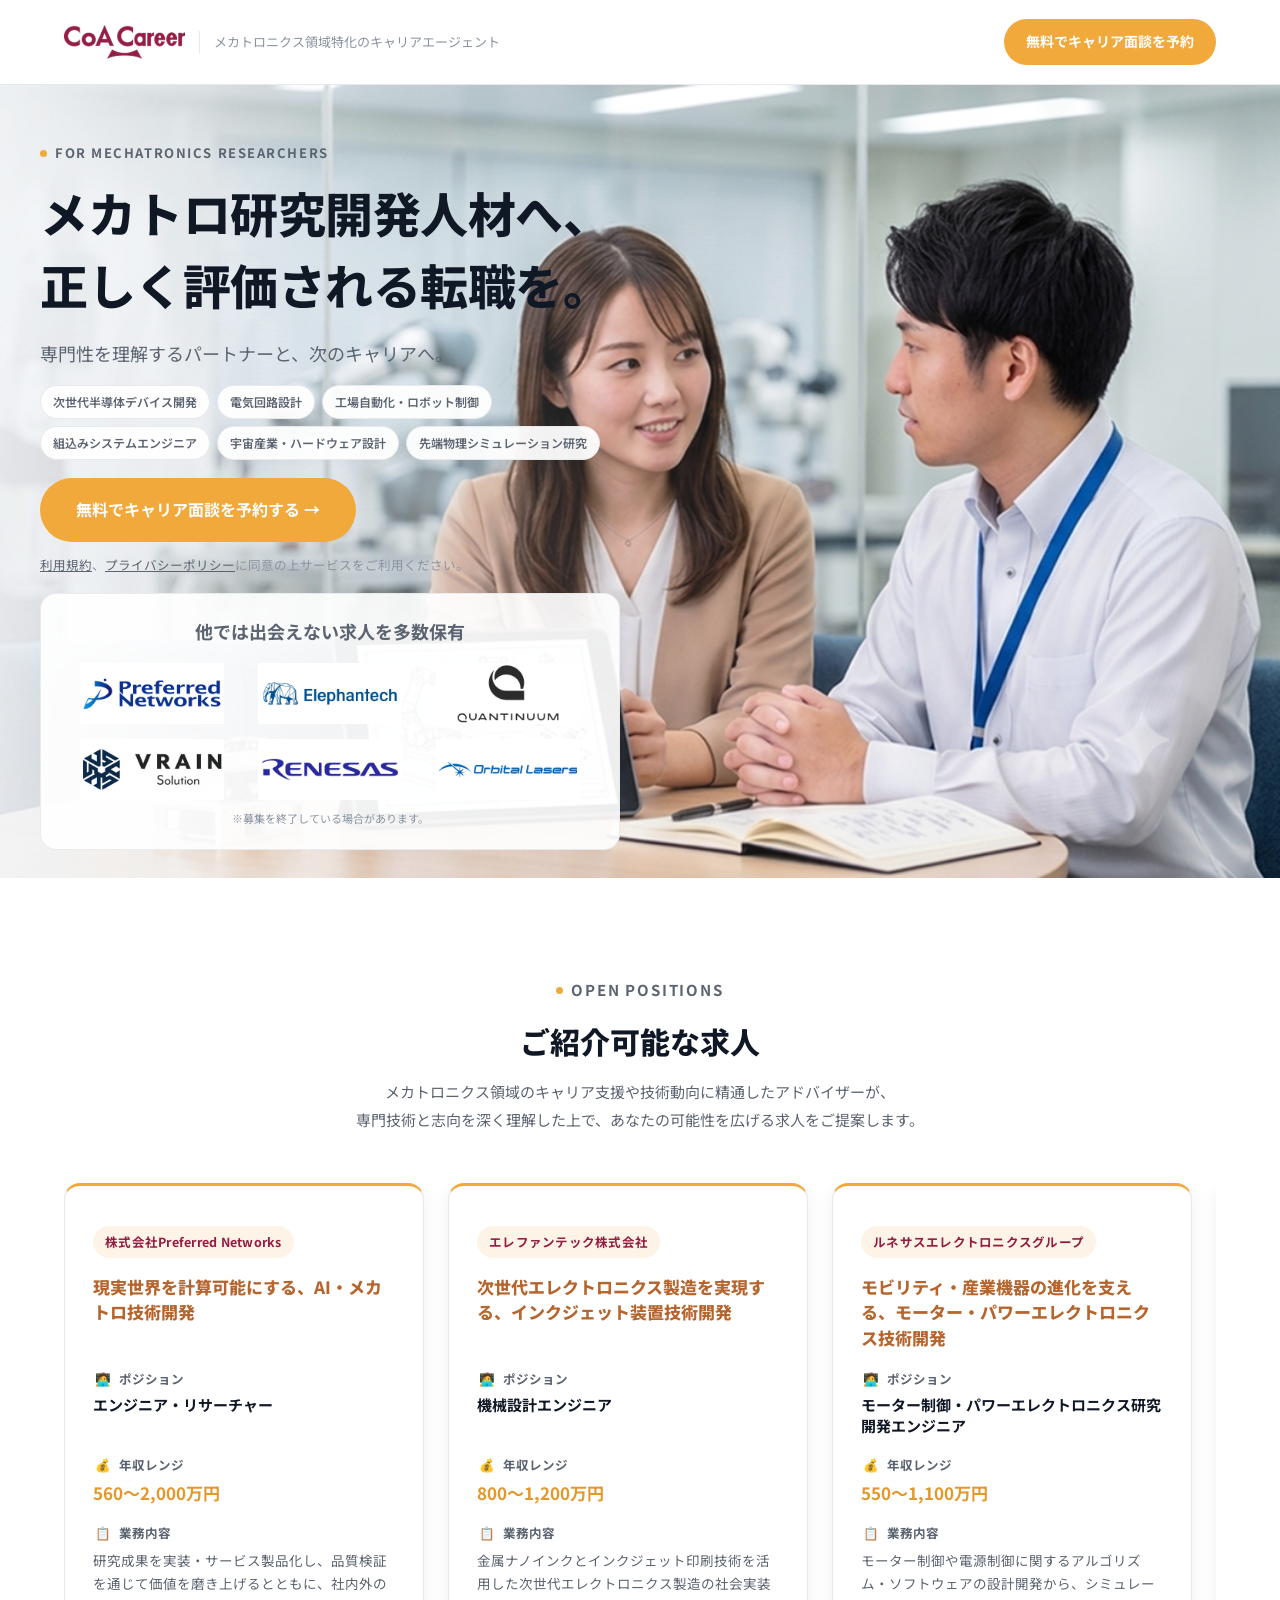
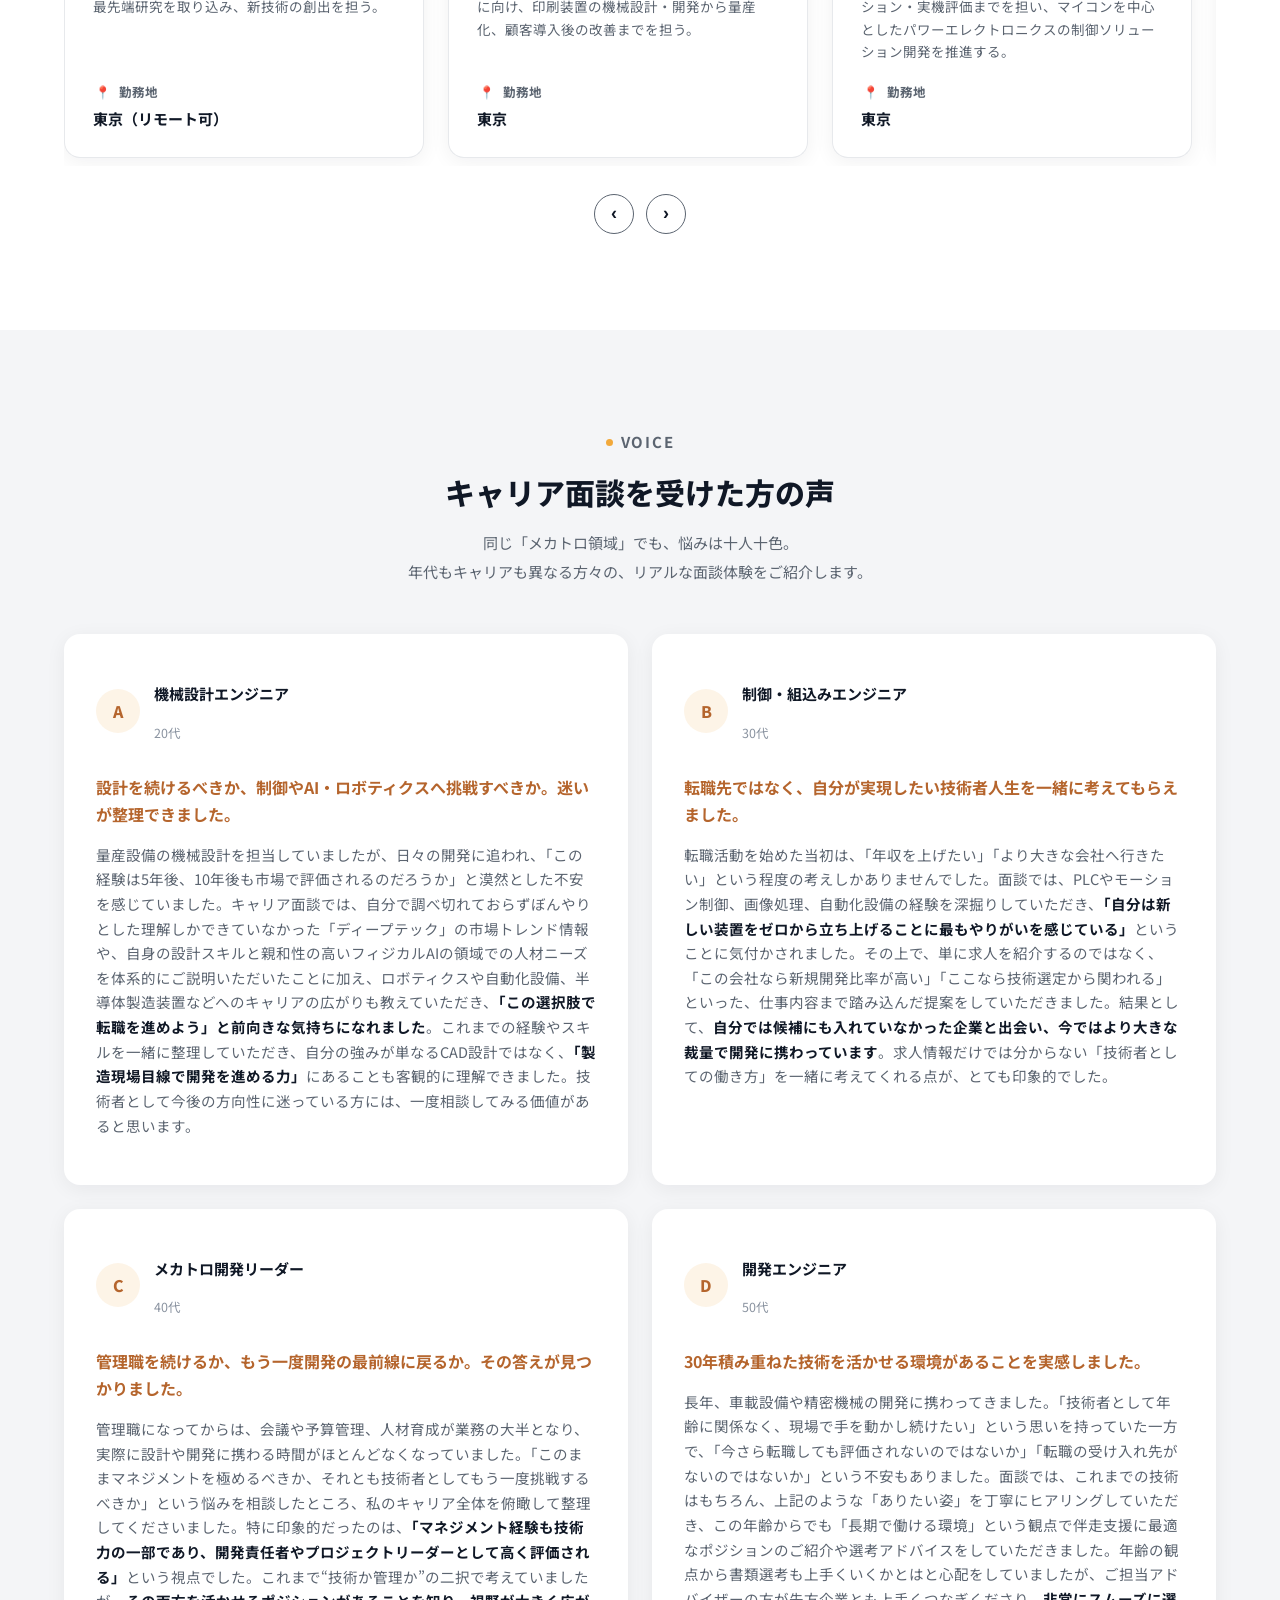
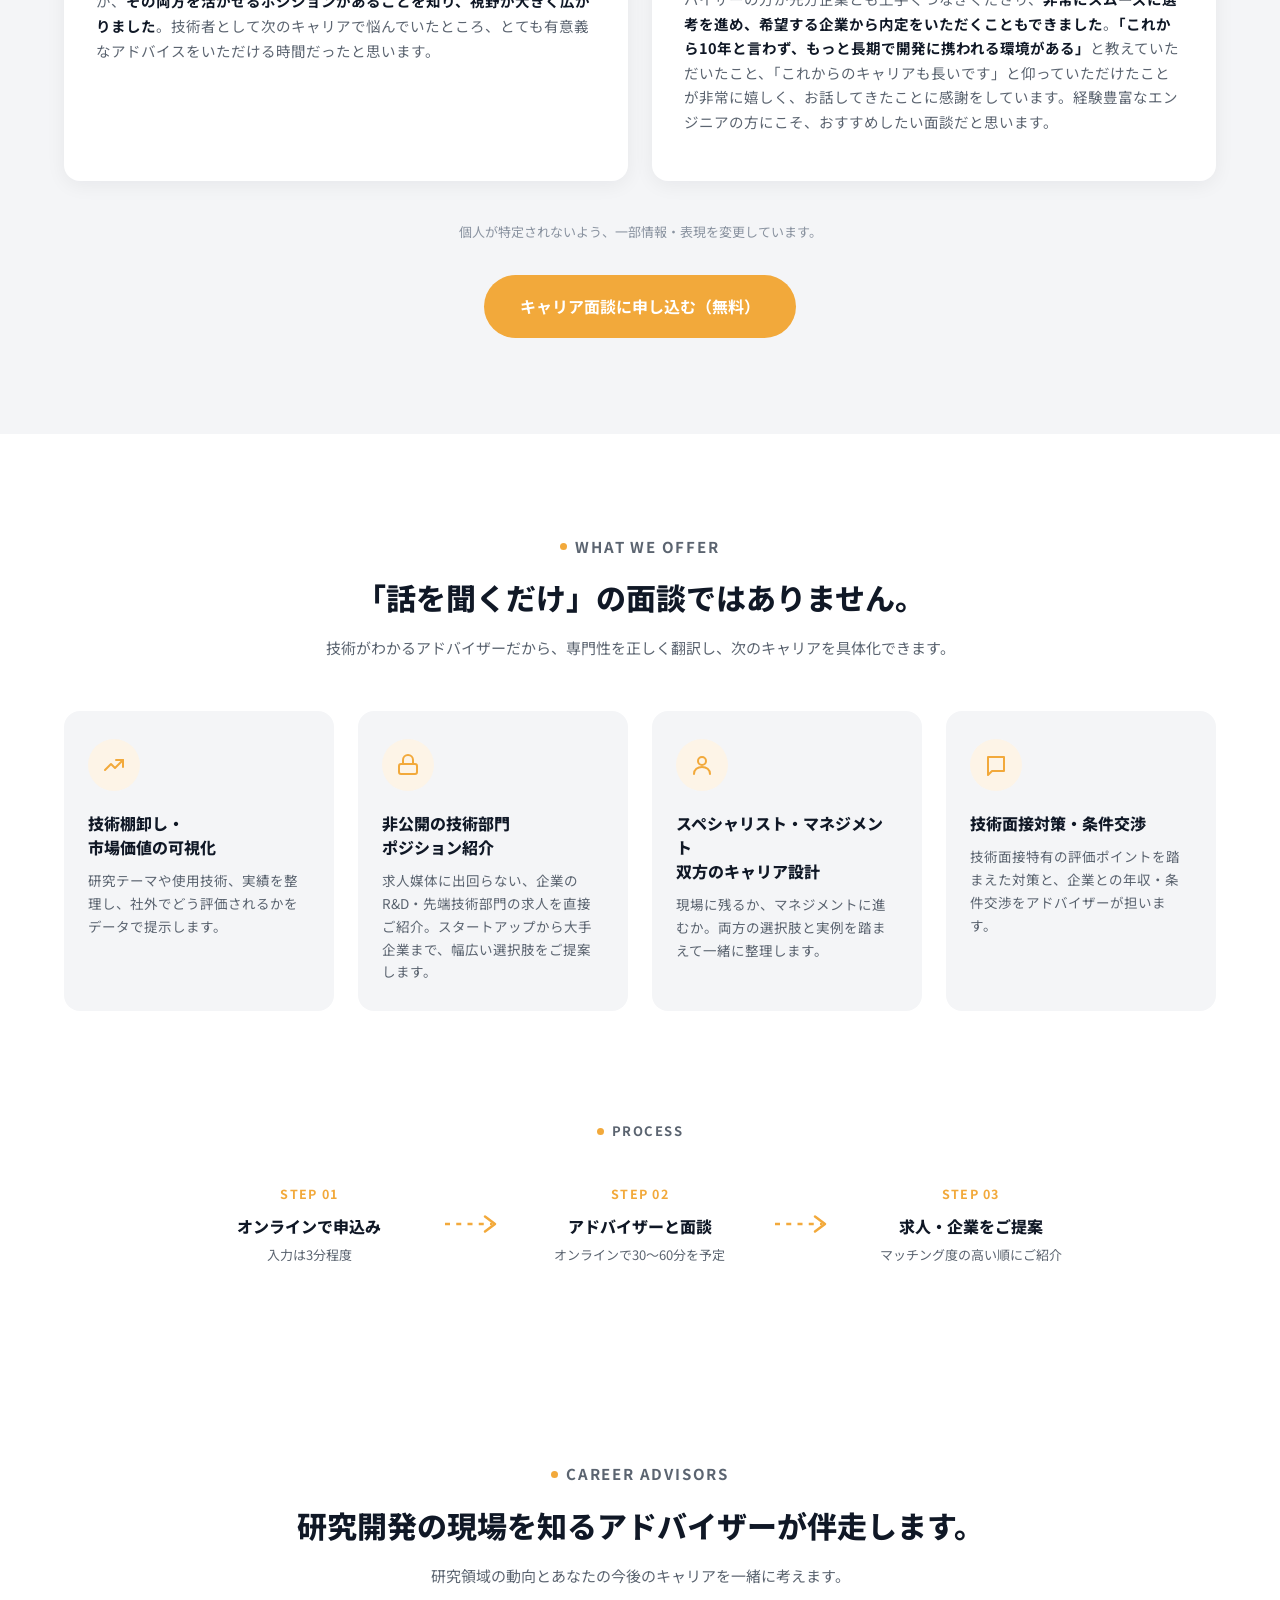
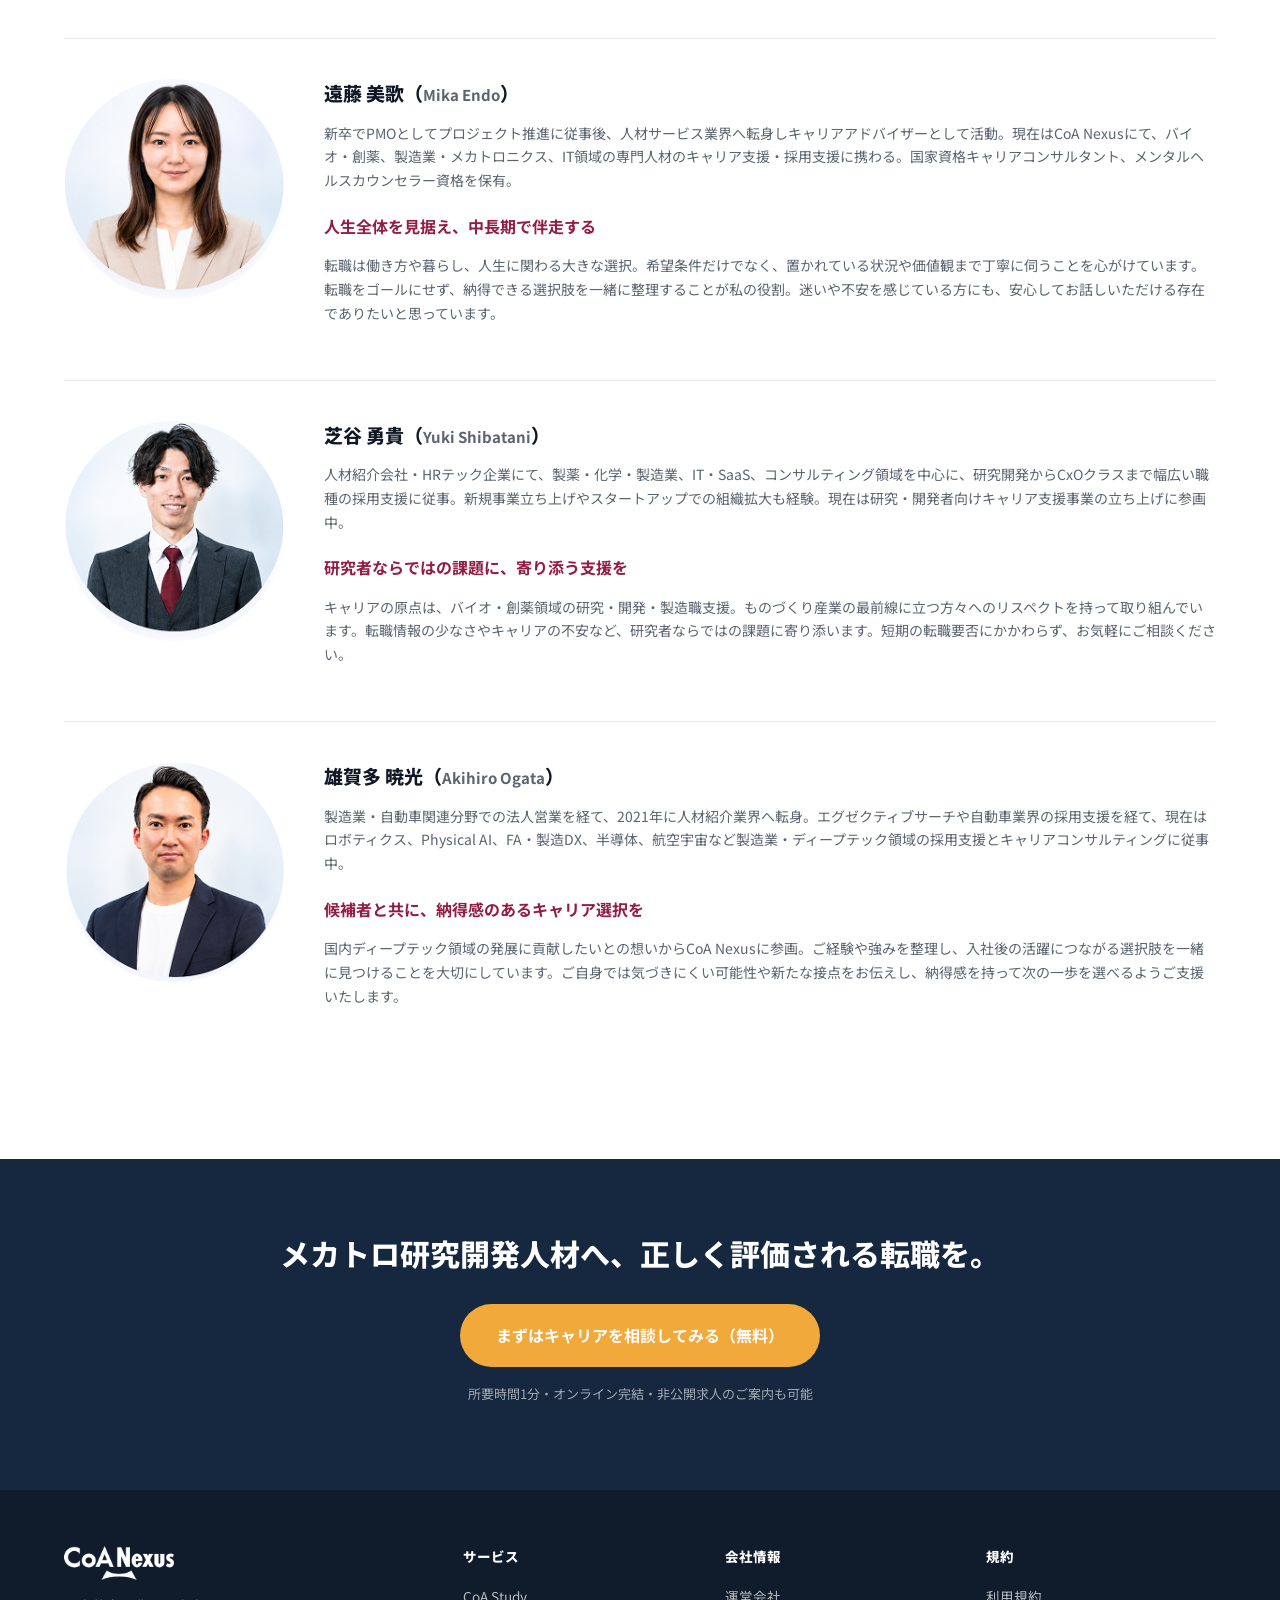
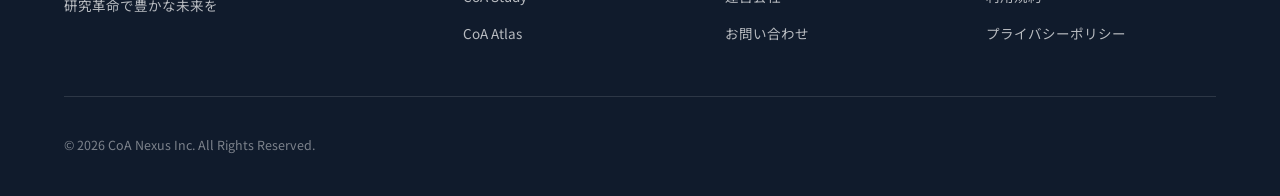
==== commit cc0fa73a: "Update index.html" ====
--- a/index.html
+++ b/index.html
@@ -18,7 +18,7 @@
       <img src="assets/images/coa-career-logo.png" alt="CoA Career" class="brand-logo-img">
       <span class="brand-tagline">メカトロニクス領域特化のキャリアエージェント</span>
     </a>
-    <a class="btn btn-primary btn-primary--sm" href="#cta">無料でキャリア面談を予約</a>
+    <a class="btn btn-primary btn-primary--sm" href="form.html">無料でキャリア面談を予約</a>
   </div>
 </header>
 
@@ -47,7 +47,7 @@
             <li>宇宙産業・ハードウェア設計</li>
             <li>先端物理シミュレーション研究</li>
           </ul>
-          <a class="btn btn-primary btn-primary--lg" href="#cta">無料でキャリア面談を予約する →</a>
+          <a class="btn btn-primary btn-primary--lg" href="form.html">無料でキャリア面談を予約する →</a>
           <p class="hero-disclaimer">
             <a href="https://coanexus.notion.site/CoA-Atlas-Term-of-use-2e3ff5fbba778032b6f7fdac0cae8392" target="_blank" rel="noopener">利用規約</a>、<a href="https://coanexus.notion.site/CoA-Atlas-Privacy-Policy-2e3ff5fbba7780a3a47cd256a6d92a51" target="_blank" rel="noopener">プライバシーポリシー</a>に同意の上サービスをご利用ください。
           </p>
@@ -263,7 +263,7 @@
 
       <p class="voice-footnote">個人が特定されないよう、一部情報・表現を変更しています。</p>
       <div class="voice-cta">
-        <a class="btn btn-primary btn-primary--lg" href="#cta">キャリア面談に申し込む（無料）</a>
+        <a class="btn btn-primary btn-primary--lg" href="form.html">キャリア面談に申し込む（無料）</a>
       </div>
     </div>
   </section>
@@ -388,7 +388,7 @@
   <section class="final-cta" id="cta">
     <div class="container">
       <h2>メカトロ研究開発人材へ、正しく評価される転職を。</h2>
-      <a class="btn btn-primary btn-primary--lg" href="#form">まずはキャリアを相談してみる（無料）</a>
+      <a class="btn btn-primary btn-primary--lg" href="form.html">まずはキャリアを相談してみる（無料）</a>
       <p class="note">所要時間1分・オンライン完結・非公開求人のご案内も可能</p>
     </div>
   </section>
--- a/css/style.css
+++ b/css/style.css
@@ -87,6 +87,14 @@
   * { animation-duration: 0.01ms !important; transition-duration: 0.01ms !important; }
 }
 
+/* Responsive line-break helpers -------------------------------------------- */
+.mobile-break { display: none; }
+.desktop-break { display: inline; }
+@media (max-width: 900px) {
+  .mobile-break { display: inline; }
+  .desktop-break { display: none; }
+}
+
 /* Buttons ----------------------------------------------------------------- */
 .btn {
   display: inline-flex;
@@ -219,10 +227,10 @@
   inset: 0;
   background: linear-gradient(
     90deg,
-    rgba(255, 255, 255, 0.72) 0%,
-    rgba(255, 255, 255, 0.55) 26%,
-    rgba(255, 255, 255, 0.28) 50%,
-    rgba(255, 255, 255, 0.06) 72%,
+    rgba(255, 255, 255, 0.32) 0%,
+    rgba(255, 255, 255, 0.2) 26%,
+    rgba(255, 255, 255, 0.1) 50%,
+    rgba(255, 255, 255, 0.02) 72%,
     rgba(255, 255, 255, 0) 85%
   );
 }
@@ -282,7 +290,7 @@
   text-align: center;
 }
 .hero-partners-label {
-  font-size: 15px;
+  font-size: 18px;
   font-weight: 700;
   color: var(--color-text-muted);
   margin: 0 0 16px;
@@ -313,10 +321,10 @@
   display: block;
 }
 @media (max-width: 640px) {
-  .partner-logo { width: 96px; height: 36px; }
+  .partner-logo { width: 110px; height: 42px; }
 }
 @media (max-width: 420px) {
-  .partner-logo { width: 84px; height: 32px; }
+  .partner-logo { width: 96px; height: 38px; }
 }
 .hero-partners-note {
   font-size: 11px;
@@ -330,7 +338,7 @@
   .hero-inner {
     min-height: 0;
     display: block;
-    padding: 24px 0 20px;
+    padding: 16px 0 16px;
   }
   .hero-copy {
     max-width: none;
@@ -339,10 +347,10 @@
     text-align: center;
     align-items: center;
   }
-  .hero-copy .eyebrow { order: 1; margin-bottom: 8px; justify-content: center; align-self: center; }
-  .hero-copy h1 { order: 2; margin-bottom: 8px; font-size: clamp(24px, 6vw, 32px); align-self: center; }
+  .hero-copy .eyebrow { order: 1; margin-bottom: 6px; justify-content: center; align-self: center; }
+  .hero-copy h1 { order: 2; margin-bottom: 6px; font-size: clamp(24px, 6vw, 32px); line-height: 1.35; align-self: center; }
   .hero-copy .lede { order: 3; margin-bottom: 0; font-size: 15px; align-self: center; }
-  .hero-copy .hero-mobile-media { order: 4; margin: 16px 0; align-self: stretch; }
+  .hero-copy .hero-mobile-media { order: 4; margin: 12px 0; align-self: stretch; }
   .hero-copy .btn-primary--lg { order: 5; align-self: center; }
   .hero-copy .hero-disclaimer { order: 6; margin-top: 8px; margin-bottom: 0; align-self: center; }
   .hero-copy .hero-tags { order: 7; margin-top: 16px; margin-bottom: 0; gap: 6px; justify-content: center; align-self: stretch; }
@@ -359,6 +367,7 @@
     width: 100%;
     height: 220px;
     object-fit: cover;
+    object-position: 75% center;
     display: block;
   }
 }
@@ -484,10 +493,11 @@
   width: 40px;
   height: 40px;
   border-radius: 50%;
-  border: 1px solid var(--color-border);
+  border: 1.5px solid var(--color-text-muted);
   background: #fff;
-  color: var(--color-text-muted);
-  font-size: 16px;
+  color: var(--color-text);
+  font-size: 18px;
+  font-weight: 700;
   cursor: pointer;
   transition: background-color .18s ease, color .18s ease;
 }
@@ -741,6 +751,7 @@
   .section-head { margin: 0 auto 28px; }
   .section-head .eyebrow { margin-bottom: 8px; }
   .section-head h2 { margin-bottom: 8px; }
+  .section-head p { font-size: 13px; }
 }
 @media (max-width: 480px) {
   .positions, .voice, .offer, .advisors { padding: 32px 0; }
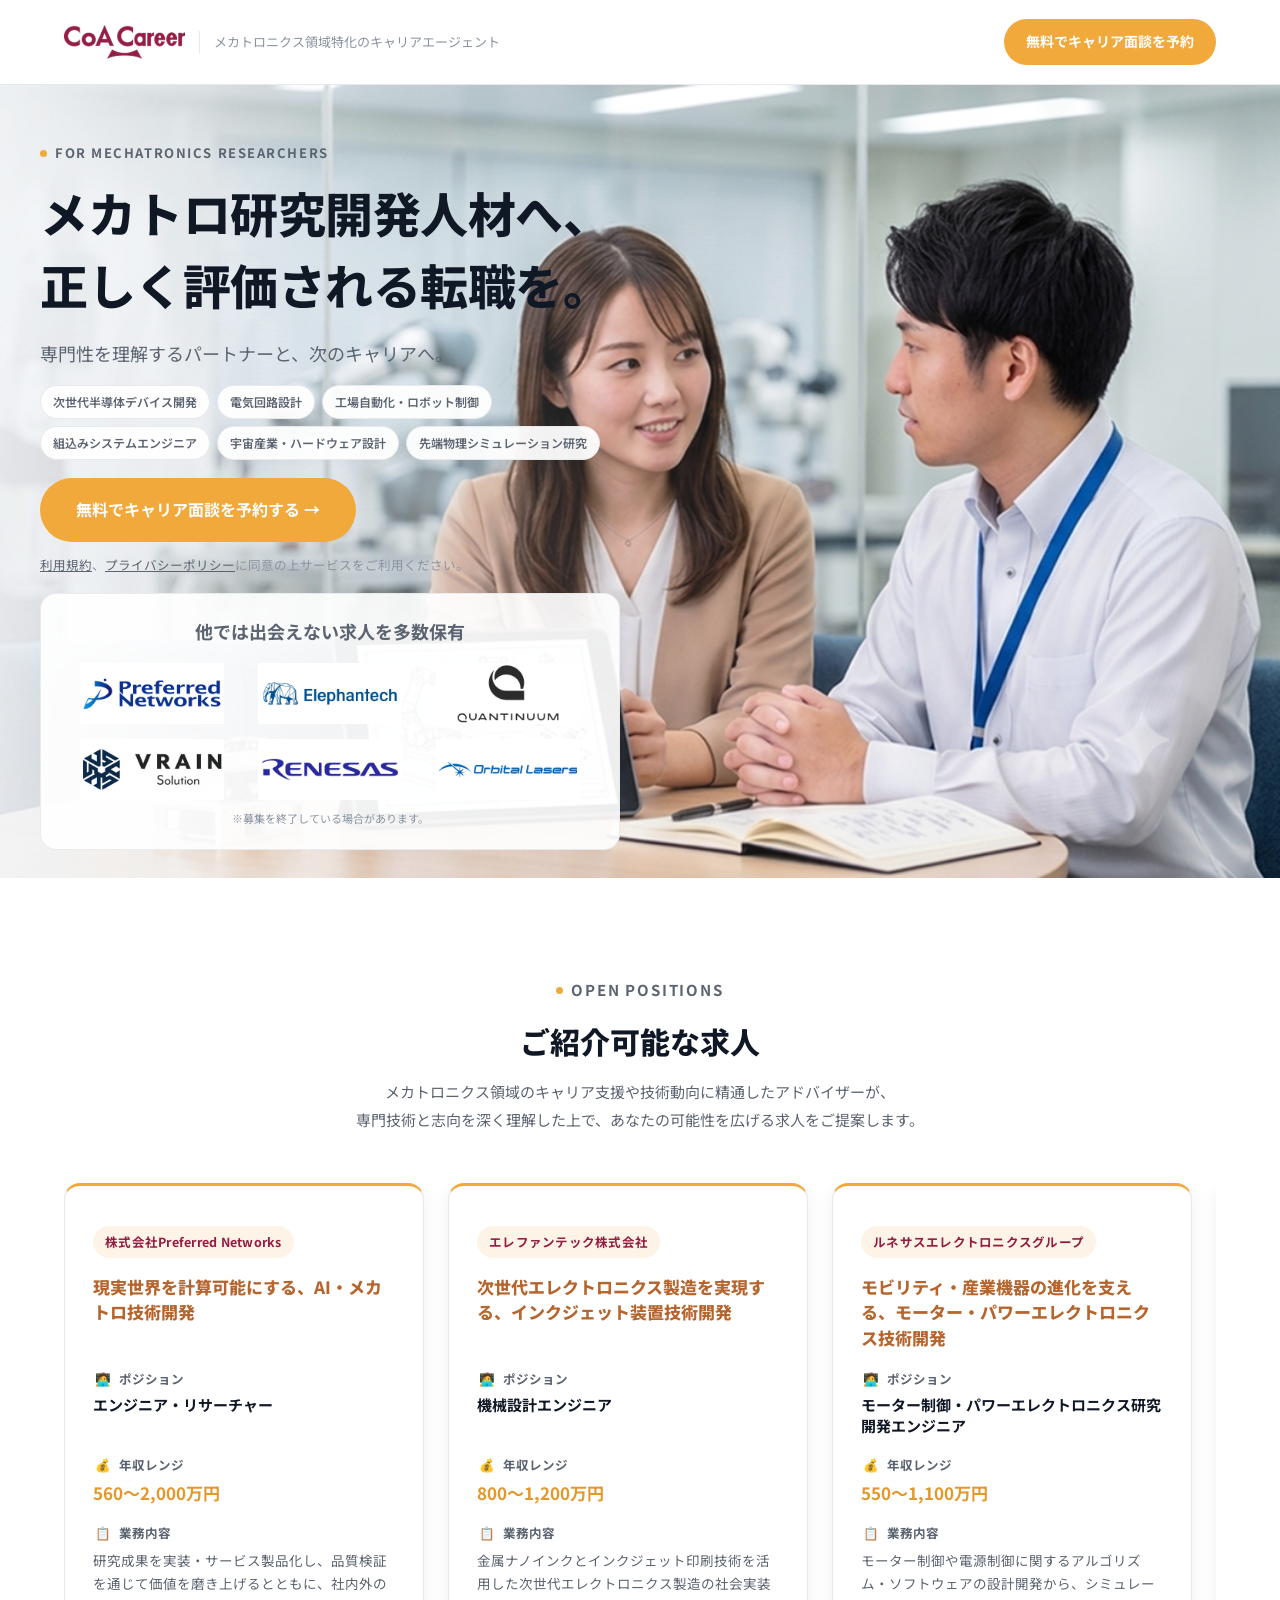
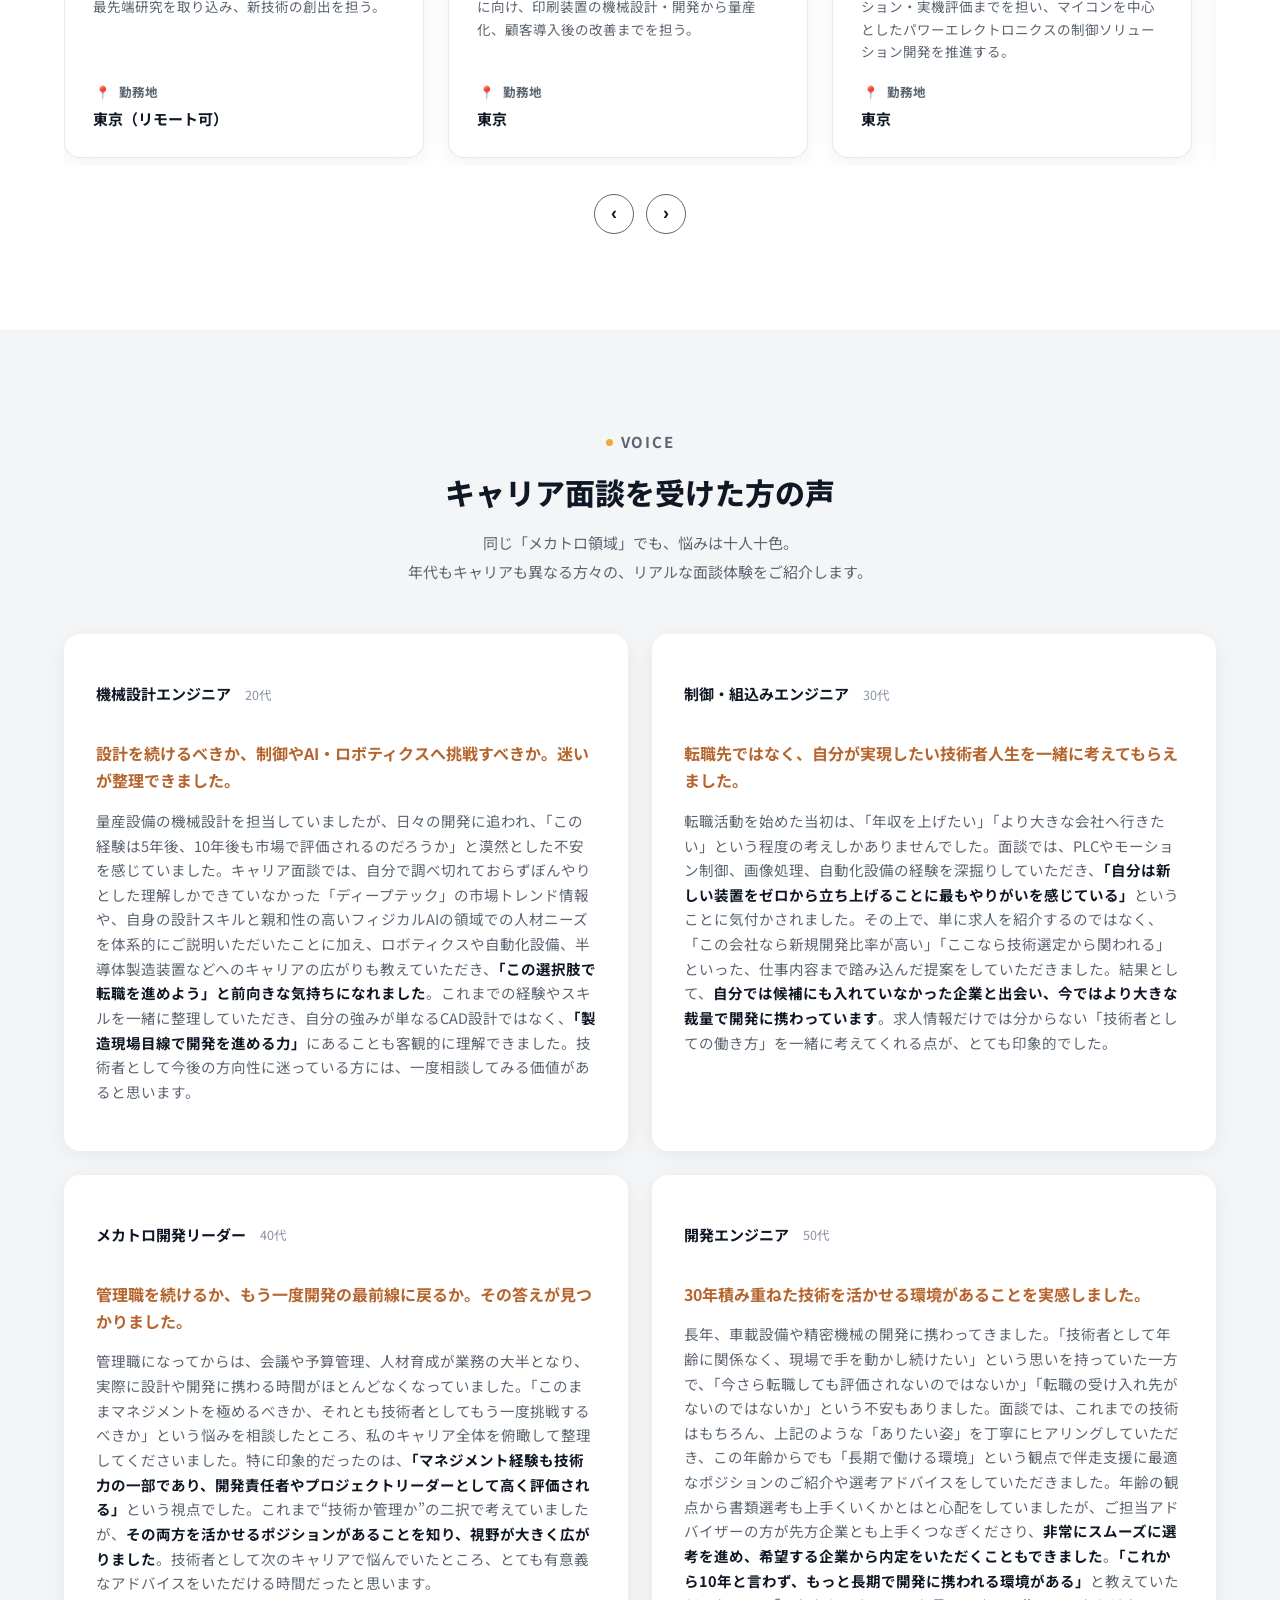
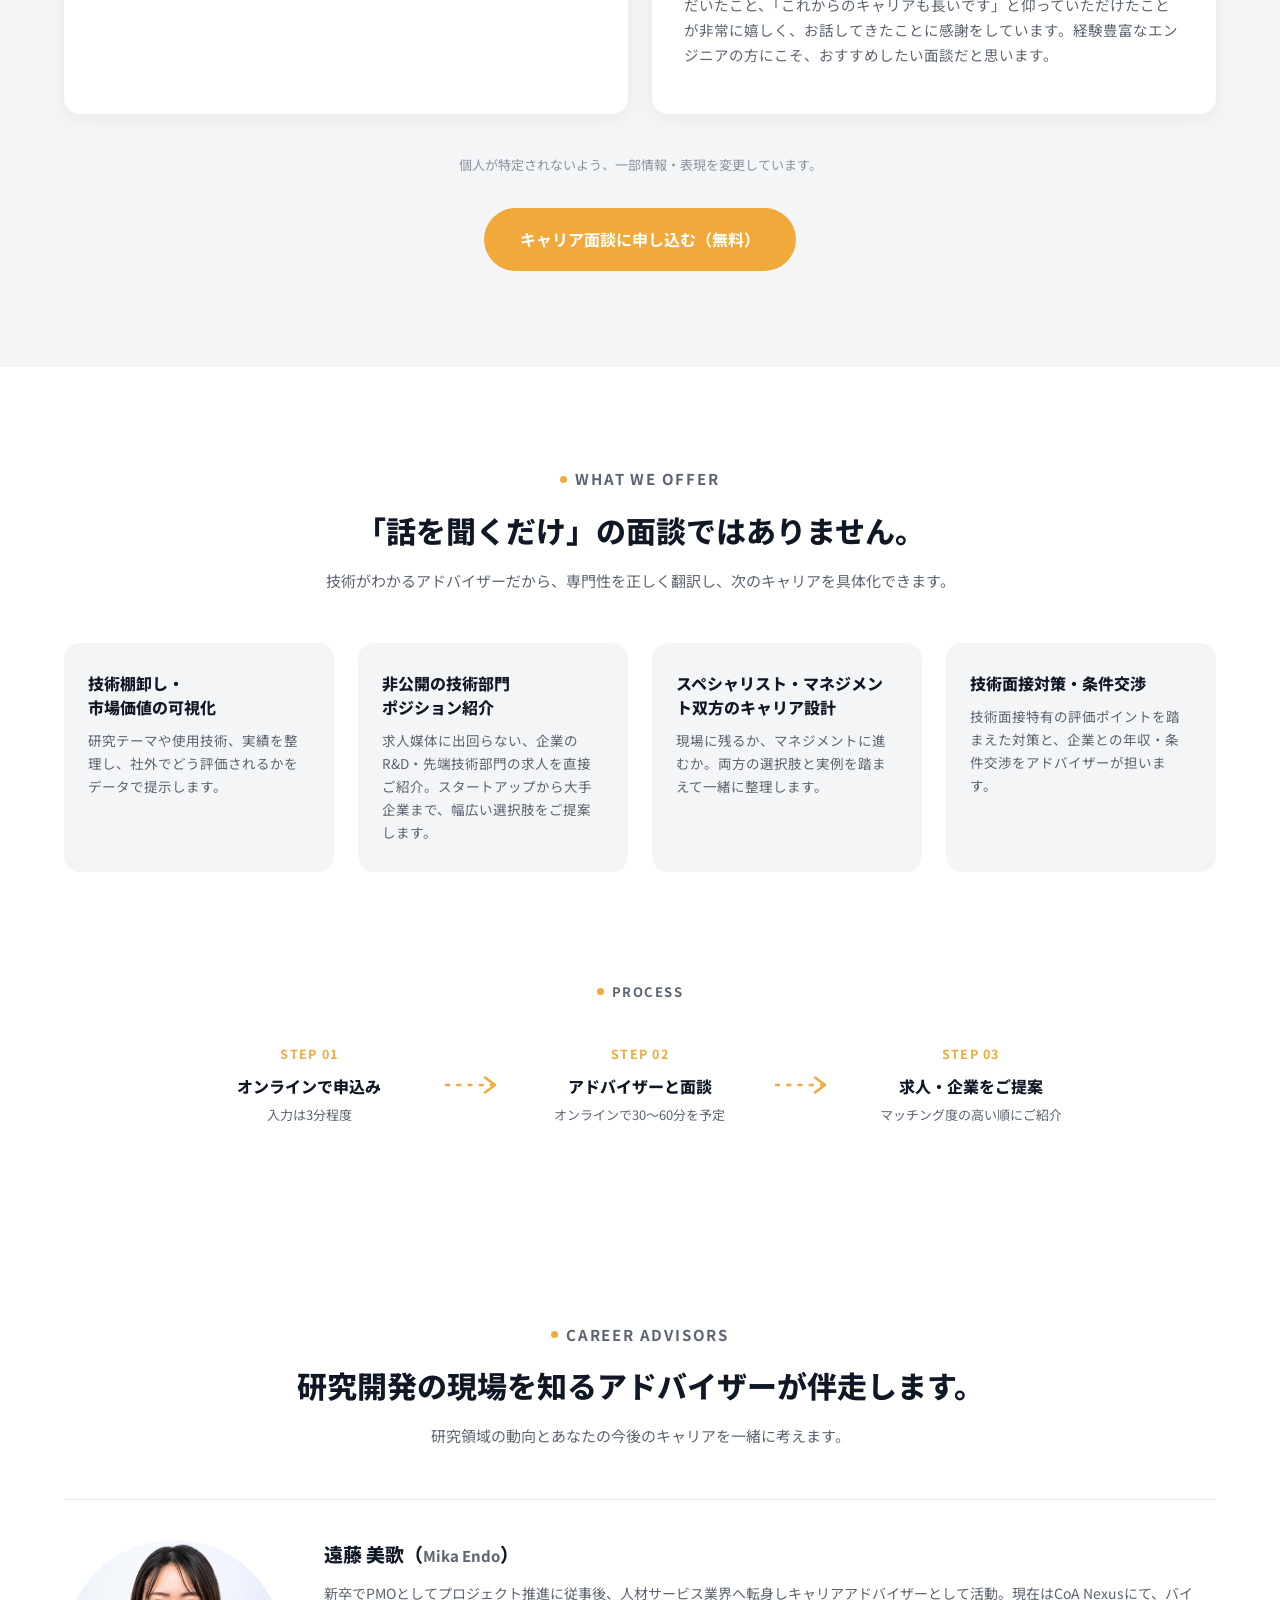
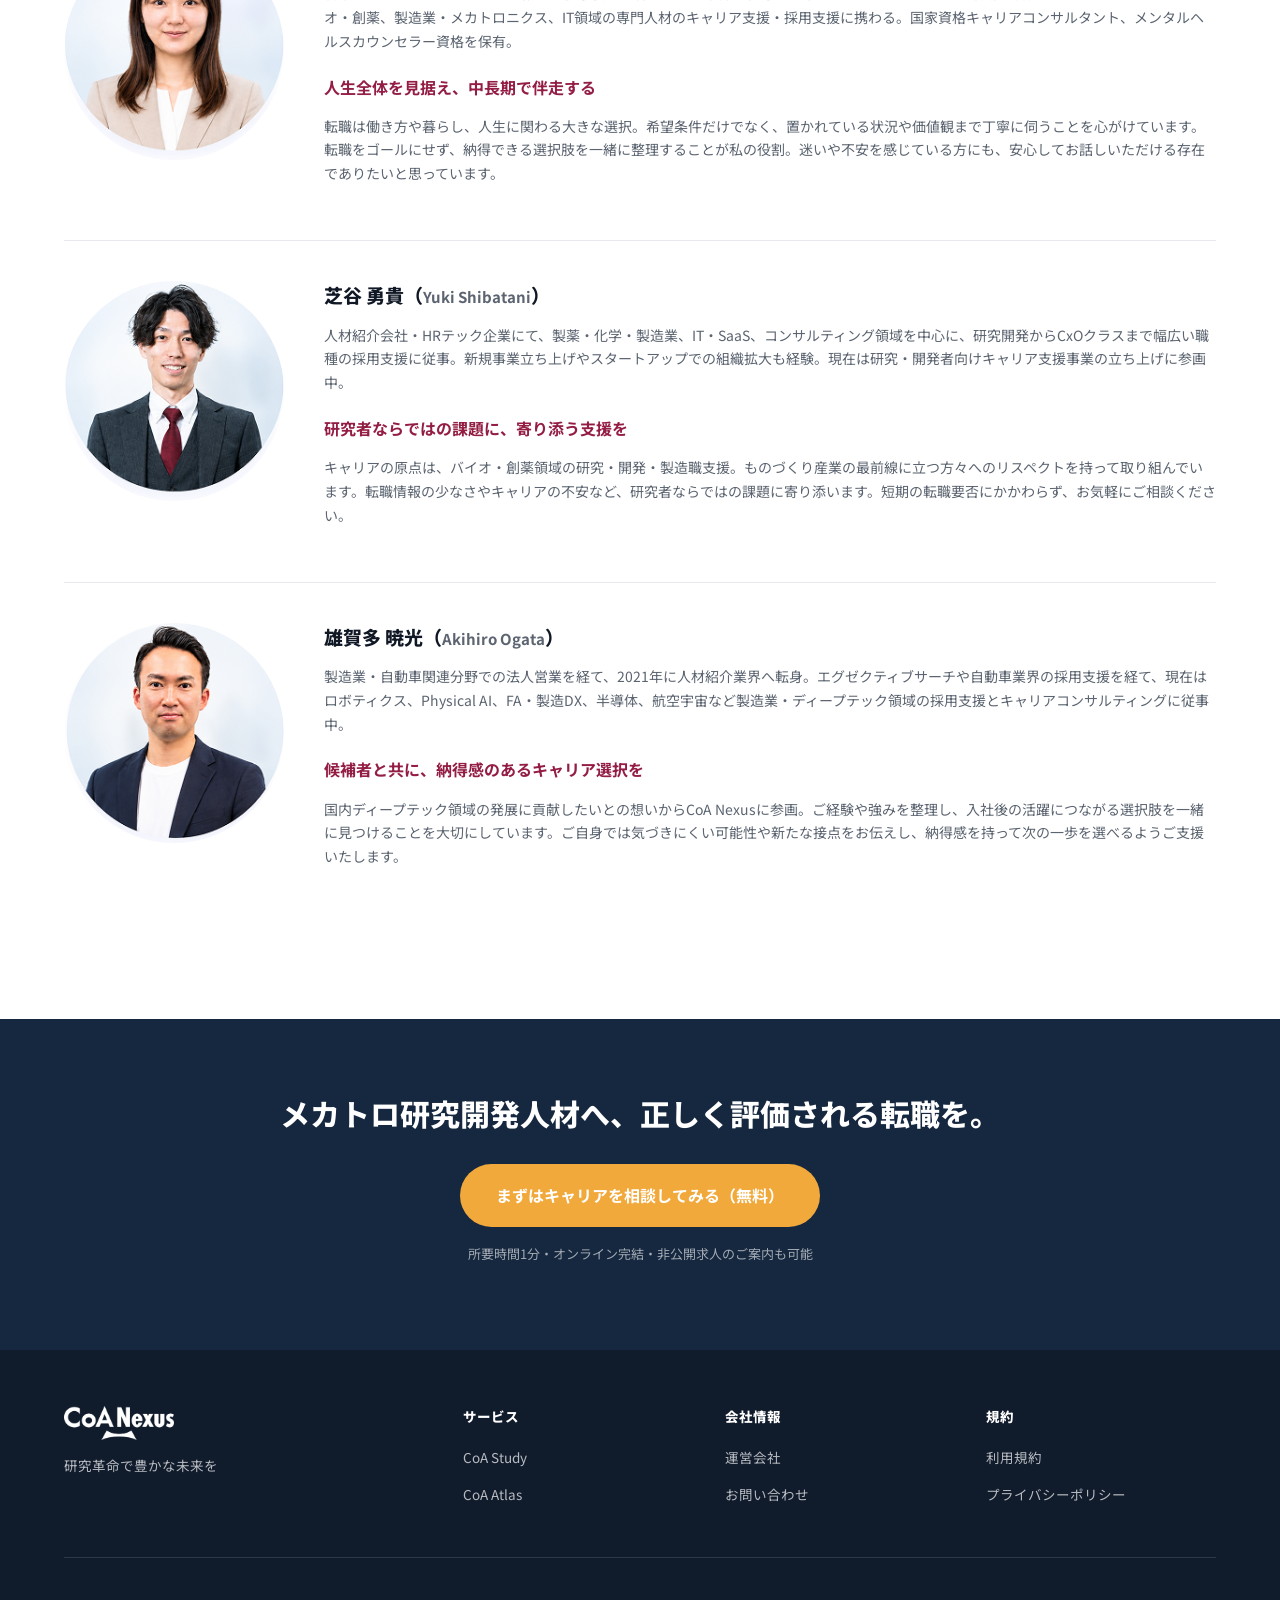
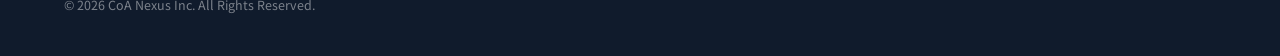
==== commit f990614c: "Update index.html" ====
--- a/index.html
+++ b/index.html
@@ -5,10 +5,28 @@
 <meta name="viewport" content="width=device-width, initial-scale=1.0">
 <title>CoA Career｜メカトロニクス領域特化のキャリアエージェント</title>
 <meta name="description" content="メカトロ研究開発人材へ、正しく評価される転職を。専門性を理解するパートナーと、次のキャリアへ。">
+
+<!-- OGP -->
+<meta property="og:type" content="website">
+<meta property="og:title" content="CoA Career｜メカトロニクス領域特化のキャリアエージェント">
+<meta property="og:description" content="メカトロ研究開発人材へ、正しく評価される転職を。専門性を理解するパートナーと、次のキャリアへ。">
+<meta property="og:url" content="https://coa-career.coastudy.workers.dev/">
+<meta property="og:image" content="https://coa-career.coastudy.workers.dev/assets/images/ogp.png">
+<meta property="og:site_name" content="CoA Career">
+<meta property="og:locale" content="ja_JP">
+<meta name="twitter:card" content="summary_large_image">
+
 <link rel="icon" href="data:,">
 <link rel="stylesheet" href="css/style.css">
+
+<!-- Google Tag Manager -->
+<script>(function(w,d,s,l,i){w[l]=w[l]||[];w[l].push({'gtm.start': new Date().getTime(),event:'gtm.js'});var f=d.getElementsByTagName(s)[0], j=d.createElement(s),dl=l!='dataLayer'?'&l='+l:'';j.async=true;j.src= 'https://www.googletagmanager.com/gtm.js?id='+i+dl;f.parentNode.insertBefore(j,f); })(window,document,'script','dataLayer','GTM-PHVKW5G4');</script>
+<!-- End Google Tag Manager -->
 </head>
 <body>
+<!-- Google Tag Manager (noscript) -->
+<noscript><iframe src="https://www.googletagmanager.com/ns.html?id=GTM-PHVKW5G4" height="0" width="0" style="display:none;visibility:hidden"></iframe></noscript>
+<!-- End Google Tag Manager (noscript) -->
 <a class="skip-link" href="#main">本文へスキップ</a>
 
 <!-- ============================== HEADER ============================== -->
@@ -82,7 +100,7 @@
       <div class="positions-scroller">
         <div class="positions-track" id="positionsTrack" tabindex="0" aria-label="求人一覧（横スクロール）">
 
-          <article class="job-card">
+          <a class="job-card" href="form.html" data-job="Preferred Networks">
             <p class="company">株式会社Preferred Networks</p>
             <h3>現実世界を計算可能にする、AI・メカトロ技術開発</h3>
             <dl>
@@ -91,9 +109,9 @@
               <div class="field field--desc"><dt><span class="field-icon">📋</span>業務内容</dt><dd>研究成果を実装・サービス製品化し、品質検証を通じて価値を磨き上げるとともに、社内外の最先端研究を取り込み、新技術の創出を担う。</dd></div>
               <div class="field"><dt><span class="field-icon">📍</span>勤務地</dt><dd>東京（リモート可）</dd></div>
             </dl>
-          </article>
-
-          <article class="job-card">
+          </a>
+
+          <a class="job-card" href="form.html" data-job="Elephantech">
             <p class="company">エレファンテック株式会社</p>
             <h3>次世代エレクトロニクス製造を実現する、インクジェット装置技術開発</h3>
             <dl>
@@ -102,9 +120,9 @@
               <div class="field field--desc"><dt><span class="field-icon">📋</span>業務内容</dt><dd>金属ナノインクとインクジェット印刷技術を活用した次世代エレクトロニクス製造の社会実装に向け、印刷装置の機械設計・開発から量産化、顧客導入後の改善までを担う。</dd></div>
               <div class="field"><dt><span class="field-icon">📍</span>勤務地</dt><dd>東京</dd></div>
             </dl>
-          </article>
-
-          <article class="job-card">
+          </a>
+
+          <a class="job-card" href="form.html" data-job="Renesas">
             <p class="company">ルネサスエレクトロニクスグループ</p>
             <h3>モビリティ・産業機器の進化を支える、モーター・パワーエレクトロニクス技術開発</h3>
             <dl>
@@ -113,9 +131,9 @@
               <div class="field field--desc"><dt><span class="field-icon">📋</span>業務内容</dt><dd>モーター制御や電源制御に関するアルゴリズム・ソフトウェアの設計開発から、シミュレーション・実機評価までを担い、マイコンを中心としたパワーエレクトロニクスの制御ソリューション開発を推進する。</dd></div>
               <div class="field"><dt><span class="field-icon">📍</span>勤務地</dt><dd>東京</dd></div>
             </dl>
-          </article>
-
-          <article class="job-card">
+          </a>
+
+          <a class="job-card" href="form.html" data-job="VRAIN Solution">
             <p class="company">株式会社VRAIN Solution</p>
             <h3>製造現場の自動化を実現する、AI・FA技術開発</h3>
             <dl>
@@ -124,9 +142,9 @@
               <div class="field field--desc"><dt><span class="field-icon">📋</span>業務内容</dt><dd>AI・IoTを活用した製造現場の自動化に向け、検査・生産設備の構想設計から機械設計、開発、組立、現場立ち上げまでを担う。</dd></div>
               <div class="field"><dt><span class="field-icon">📍</span>勤務地</dt><dd>東京</dd></div>
             </dl>
-          </article>
-
-          <article class="job-card">
+          </a>
+
+          <a class="job-card" href="form.html" data-job="OptQC">
             <p class="company">OptQC株式会社</p>
             <h3>光量子コンピュータの実用化を加速する、光学・ハードウェア技術開発</h3>
             <dl>
@@ -135,9 +153,9 @@
               <div class="field field--desc"><dt><span class="field-icon">📋</span>業務内容</dt><dd>光量子コンピュータの実用化に向け、光学システムや電子制御、機械設計・精密アセンブリなどのハードウェア開発から、システム統合・評価までを一貫して担う。</dd></div>
               <div class="field"><dt><span class="field-icon">📍</span>勤務地</dt><dd>東京（リモート可）</dd></div>
             </dl>
-          </article>
-
-          <article class="job-card">
+          </a>
+
+          <a class="job-card" href="form.html" data-job="Orbital Lasers">
             <p class="company">株式会社Orbital Lasers</p>
             <h3>宇宙空間の高精度観測を実現する、衛星搭載FPGA技術開発</h3>
             <dl>
@@ -146,9 +164,9 @@
               <div class="field field--desc"><dt><span class="field-icon">📋</span>業務内容</dt><dd>人工衛星に搭載される電気システムについて、FPGAを中心としたデジタル回路の設計・実装・検証を担い、衛星システムの高信頼化を推進する。</dd></div>
               <div class="field"><dt><span class="field-icon">📍</span>勤務地</dt><dd>神奈川</dd></div>
             </dl>
-          </article>
-
-          <article class="job-card">
+          </a>
+
+          <a class="job-card" href="form.html" data-job="Quantinuum">
             <p class="company">クオンティニュアム株式会社</p>
             <h3>量子コンピュータの実用化を支える、ハードウェア研究開発</h3>
             <dl>
@@ -157,9 +175,9 @@
               <div class="field field--desc"><dt><span class="field-icon">📋</span>業務内容</dt><dd>イオントラップ型量子コンピュータの運用・保守・開発・アップグレードを担い、レーザーやイオン輸送などのサブシステムの開発・評価を通じて量子計算システムの高度化を推進する。</dd></div>
               <div class="field"><dt><span class="field-icon">📍</span>勤務地</dt><dd>埼玉</dd></div>
             </dl>
-          </article>
-
-          <article class="job-card">
+          </a>
+
+          <a class="job-card" href="form.html" data-job="Omron">
             <p class="company">オムロン株式会社</p>
             <h3>次世代エネルギー社会を支える、パワーエレクトロニクス技術開発</h3>
             <dl>
@@ -168,9 +186,9 @@
               <div class="field field--desc"><dt><span class="field-icon">📋</span>業務内容</dt><dd>パワーエレクトロニクスに関する先端技術の調査・技術開発から、制御アルゴリズムや制御実装、事業部門と連携したプロトモデル開発までを担う。</dd></div>
               <div class="field"><dt><span class="field-icon">📍</span>勤務地</dt><dd>京都</dd></div>
             </dl>
-          </article>
-
-          <article class="job-card">
+          </a>
+
+          <a class="job-card" href="form.html" data-job="Fujikura">
             <p class="company">株式会社フジクラ</p>
             <h3>次世代ものづくりを実現する、生産設備・機械技術開発</h3>
             <dl>
@@ -179,9 +197,9 @@
               <div class="field field--desc"><dt><span class="field-icon">📋</span>業務内容</dt><dd>成長事業を支える生産設備の開発や将来に向けた設備要素技術の開発を担い、機構設計から設備製作・据付・試運転、稼働後の改善まで一貫して推進する。</dd></div>
               <div class="field"><dt><span class="field-icon">📍</span>勤務地</dt><dd>千葉</dd></div>
             </dl>
-          </article>
-
-          <article class="job-card">
+          </a>
+
+          <a class="job-card" href="form.html" data-job="Sun Metalon">
             <p class="company">Sun Metalon Inc.</p>
             <h3>金属資源循環を再構築する、産業用装置の電気・制御技術開発</h3>
             <dl>
@@ -190,7 +208,7 @@
               <div class="field field--desc"><dt><span class="field-icon">📋</span>業務内容</dt><dd>金属リサイクル装置の量産・グローバル展開に向け、電気設計要件の定義、制御盤・電装システム・制御基板の設計、安全規格対応、量産立ち上げまでをリードする。</dd></div>
               <div class="field"><dt><span class="field-icon">📍</span>勤務地</dt><dd>神奈川</dd></div>
             </dl>
-          </article>
+          </a>
 
         </div>
 
@@ -214,11 +232,8 @@
       <div class="voice-grid">
         <article class="voice-card">
           <div class="voice-head">
-            <span class="voice-avatar" aria-hidden="true">A</span>
-            <div>
-              <p class="voice-role">機械設計エンジニア</p>
-              <p class="voice-age">20代</p>
-            </div>
+            <p class="voice-role">機械設計エンジニア</p>
+            <p class="voice-age">20代</p>
           </div>
           <p class="voice-quote">設計を続けるべきか、制御やAI・ロボティクスへ挑戦すべきか。迷いが整理できました。</p>
           <p class="voice-body">量産設備の機械設計を担当していましたが、日々の開発に追われ、「この経験は5年後、10年後も市場で評価されるのだろうか」と漠然とした不安を感じていました。キャリア面談では、自分で調べ切れておらずぼんやりとした理解しかできていなかった「ディープテック」の市場トレンド情報や、自身の設計スキルと親和性の高いフィジカルAIの領域での人材ニーズを体系的にご説明いただいたことに加え、ロボティクスや自動化設備、半導体製造装置などへのキャリアの広がりも教えていただき、<strong>「この選択肢で転職を進めよう」と前向きな気持ちになれました</strong>。これまでの経験やスキルを一緒に整理していただき、自分の強みが単なるCAD設計ではなく、<strong>「製造現場目線で開発を進める力」</strong>にあることも客観的に理解できました。技術者として今後の方向性に迷っている方には、一度相談してみる価値があると思います。</p>
@@ -226,11 +241,8 @@
 
         <article class="voice-card">
           <div class="voice-head">
-            <span class="voice-avatar" aria-hidden="true">B</span>
-            <div>
-              <p class="voice-role">制御・組込みエンジニア</p>
-              <p class="voice-age">30代</p>
-            </div>
+            <p class="voice-role">制御・組込みエンジニア</p>
+            <p class="voice-age">30代</p>
           </div>
           <p class="voice-quote">転職先ではなく、自分が実現したい技術者人生を一緒に考えてもらえました。</p>
           <p class="voice-body">転職活動を始めた当初は、「年収を上げたい」「より大きな会社へ行きたい」という程度の考えしかありませんでした。面談では、PLCやモーション制御、画像処理、自動化設備の経験を深掘りしていただき、<strong>「自分は新しい装置をゼロから立ち上げることに最もやりがいを感じている」</strong>ということに気付かされました。その上で、単に求人を紹介するのではなく、「この会社なら新規開発比率が高い」「ここなら技術選定から関われる」といった、仕事内容まで踏み込んだ提案をしていただきました。結果として、<strong>自分では候補にも入れていなかった企業と出会い、今ではより大きな裁量で開発に携わっています</strong>。求人情報だけでは分からない「技術者としての働き方」を一緒に考えてくれる点が、とても印象的でした。</p>
@@ -238,11 +250,8 @@
 
         <article class="voice-card">
           <div class="voice-head">
-            <span class="voice-avatar" aria-hidden="true">C</span>
-            <div>
-              <p class="voice-role">メカトロ開発リーダー</p>
-              <p class="voice-age">40代</p>
-            </div>
+            <p class="voice-role">メカトロ開発リーダー</p>
+            <p class="voice-age">40代</p>
           </div>
           <p class="voice-quote">管理職を続けるか、もう一度開発の最前線に戻るか。その答えが見つかりました。</p>
           <p class="voice-body">管理職になってからは、会議や予算管理、人材育成が業務の大半となり、実際に設計や開発に携わる時間がほとんどなくなっていました。「このままマネジメントを極めるべきか、それとも技術者としてもう一度挑戦するべきか」という悩みを相談したところ、私のキャリア全体を俯瞰して整理してくださいました。特に印象的だったのは、<strong>「マネジメント経験も技術力の一部であり、開発責任者やプロジェクトリーダーとして高く評価される」</strong>という視点でした。これまで“技術か管理か”の二択で考えていましたが、<strong>その両方を活かせるポジションがあることを知り、視野が大きく広がりました</strong>。技術者として次のキャリアで悩んでいたところ、とても有意義なアドバイスをいただける時間だったと思います。</p>
@@ -250,11 +259,8 @@
 
         <article class="voice-card">
           <div class="voice-head">
-            <span class="voice-avatar" aria-hidden="true">D</span>
-            <div>
-              <p class="voice-role">開発エンジニア</p>
-              <p class="voice-age">50代</p>
-            </div>
+            <p class="voice-role">開発エンジニア</p>
+            <p class="voice-age">50代</p>
           </div>
           <p class="voice-quote">30年積み重ねた技術を活かせる環境があることを実感しました。</p>
           <p class="voice-body">長年、車載設備や精密機械の開発に携わってきました。「技術者として年齢に関係なく、現場で手を動かし続けたい」という思いを持っていた一方で、「今さら転職しても評価されないのではないか」「転職の受け入れ先がないのではないか」という不安もありました。面談では、これまでの技術はもちろん、上記のような「ありたい姿」を丁寧にヒアリングしていただき、この年齢からでも「長期で働ける環境」という観点で伴走支援に最適なポジションのご紹介や選考アドバイスをしていただきました。年齢の観点から書類選考も上手くいくかとはと心配をしていましたが、ご担当アドバイザーの方が先方企業とも上手くつなぎくださり、<strong>非常にスムーズに選考を進め、希望する企業から内定をいただくこともできました</strong>。<strong>「これから10年と言わず、もっと長期で開発に携われる環境がある」</strong>と教えていただいたこと、「これからのキャリアも長いです」と仰っていただけたことが非常に嬉しく、お話してきたことに感謝をしています。経験豊富なエンジニアの方にこそ、おすすめしたい面談だと思います。</p>
@@ -279,30 +285,18 @@
 
       <div class="offer-grid">
         <div class="offer-card">
-          <span class="offer-icon" aria-hidden="true">
-            <svg viewBox="0 0 24 24" fill="none" stroke="currentColor" stroke-width="2" stroke-linecap="round" stroke-linejoin="round"><polyline points="3 17 9 11 13 15 21 7"></polyline><polyline points="14 7 21 7 21 14"></polyline></svg>
-          </span>
           <h3>技術棚卸し・<br>市場価値の可視化</h3>
           <p>研究テーマや使用技術、実績を整理し、社外でどう評価されるかをデータで提示します。</p>
         </div>
         <div class="offer-card">
-          <span class="offer-icon" aria-hidden="true">
-            <svg viewBox="0 0 24 24" fill="none" stroke="currentColor" stroke-width="2" stroke-linecap="round" stroke-linejoin="round"><rect x="3" y="11" width="18" height="10" rx="2"></rect><path d="M7 11V7a5 5 0 0 1 10 0v4"></path></svg>
-          </span>
           <h3>非公開の技術部門<br>ポジション紹介</h3>
           <p>求人媒体に出回らない、企業のR&D・先端技術部門の求人を直接ご紹介。スタートアップから大手企業まで、幅広い選択肢をご提案します。</p>
         </div>
         <div class="offer-card">
-          <span class="offer-icon" aria-hidden="true">
-            <svg viewBox="0 0 24 24" fill="none" stroke="currentColor" stroke-width="2" stroke-linecap="round" stroke-linejoin="round"><circle cx="12" cy="8" r="4"></circle><path d="M4 21c0-4.4 3.6-7 8-7s8 2.6 8 7"></path></svg>
-          </span>
-          <h3>スペシャリスト・マネジメント<br>双方のキャリア設計</h3>
+          <h3>スペシャリスト・マネジメント双方のキャリア設計</h3>
           <p>現場に残るか、マネジメントに進むか。両方の選択肢と実例を踏まえて一緒に整理します。</p>
         </div>
         <div class="offer-card">
-          <span class="offer-icon" aria-hidden="true">
-            <svg viewBox="0 0 24 24" fill="none" stroke="currentColor" stroke-width="2" stroke-linecap="round" stroke-linejoin="round"><path d="M4 4h16v14H8l-4 4z"></path></svg>
-          </span>
           <h3>技術面接対策・条件交渉</h3>
           <p>技術面接特有の評価ポイントを踏まえた対策と、企業との年収・条件交渉をアドバイザーが担います。</p>
         </div>
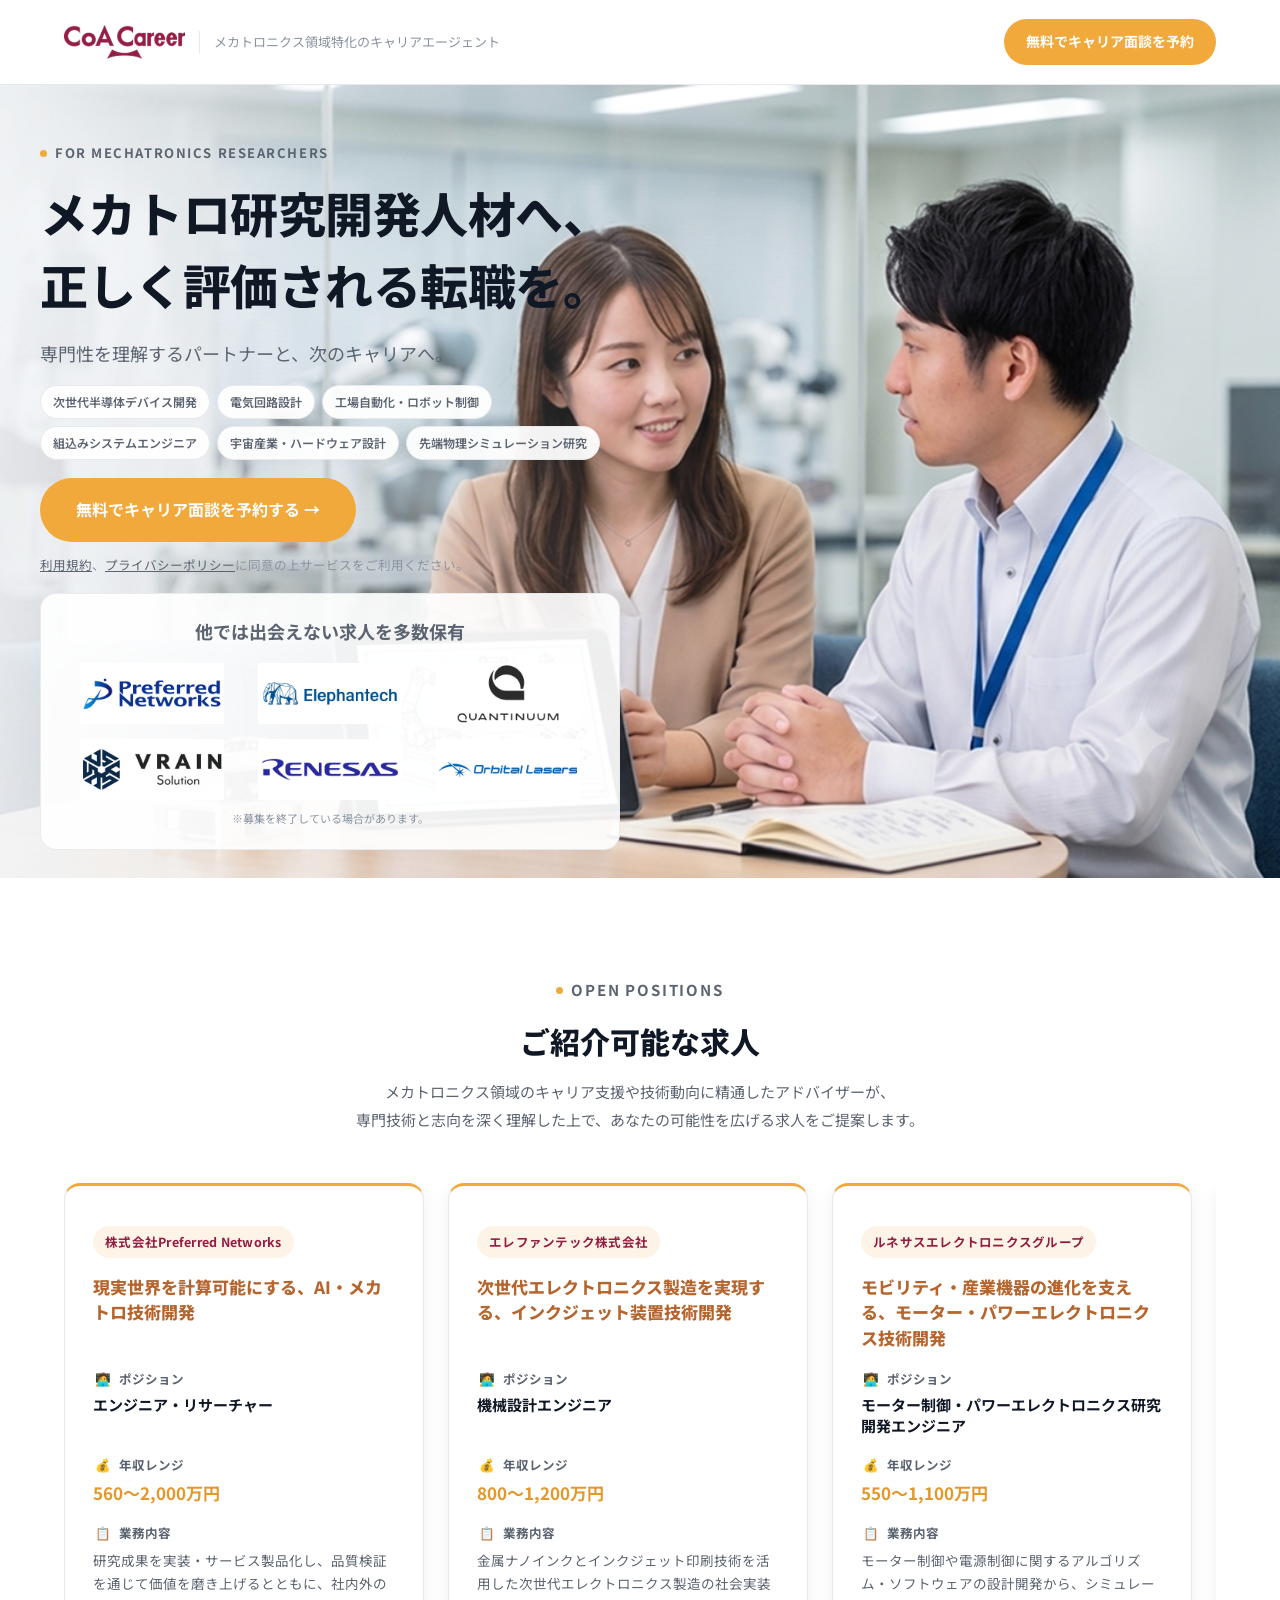
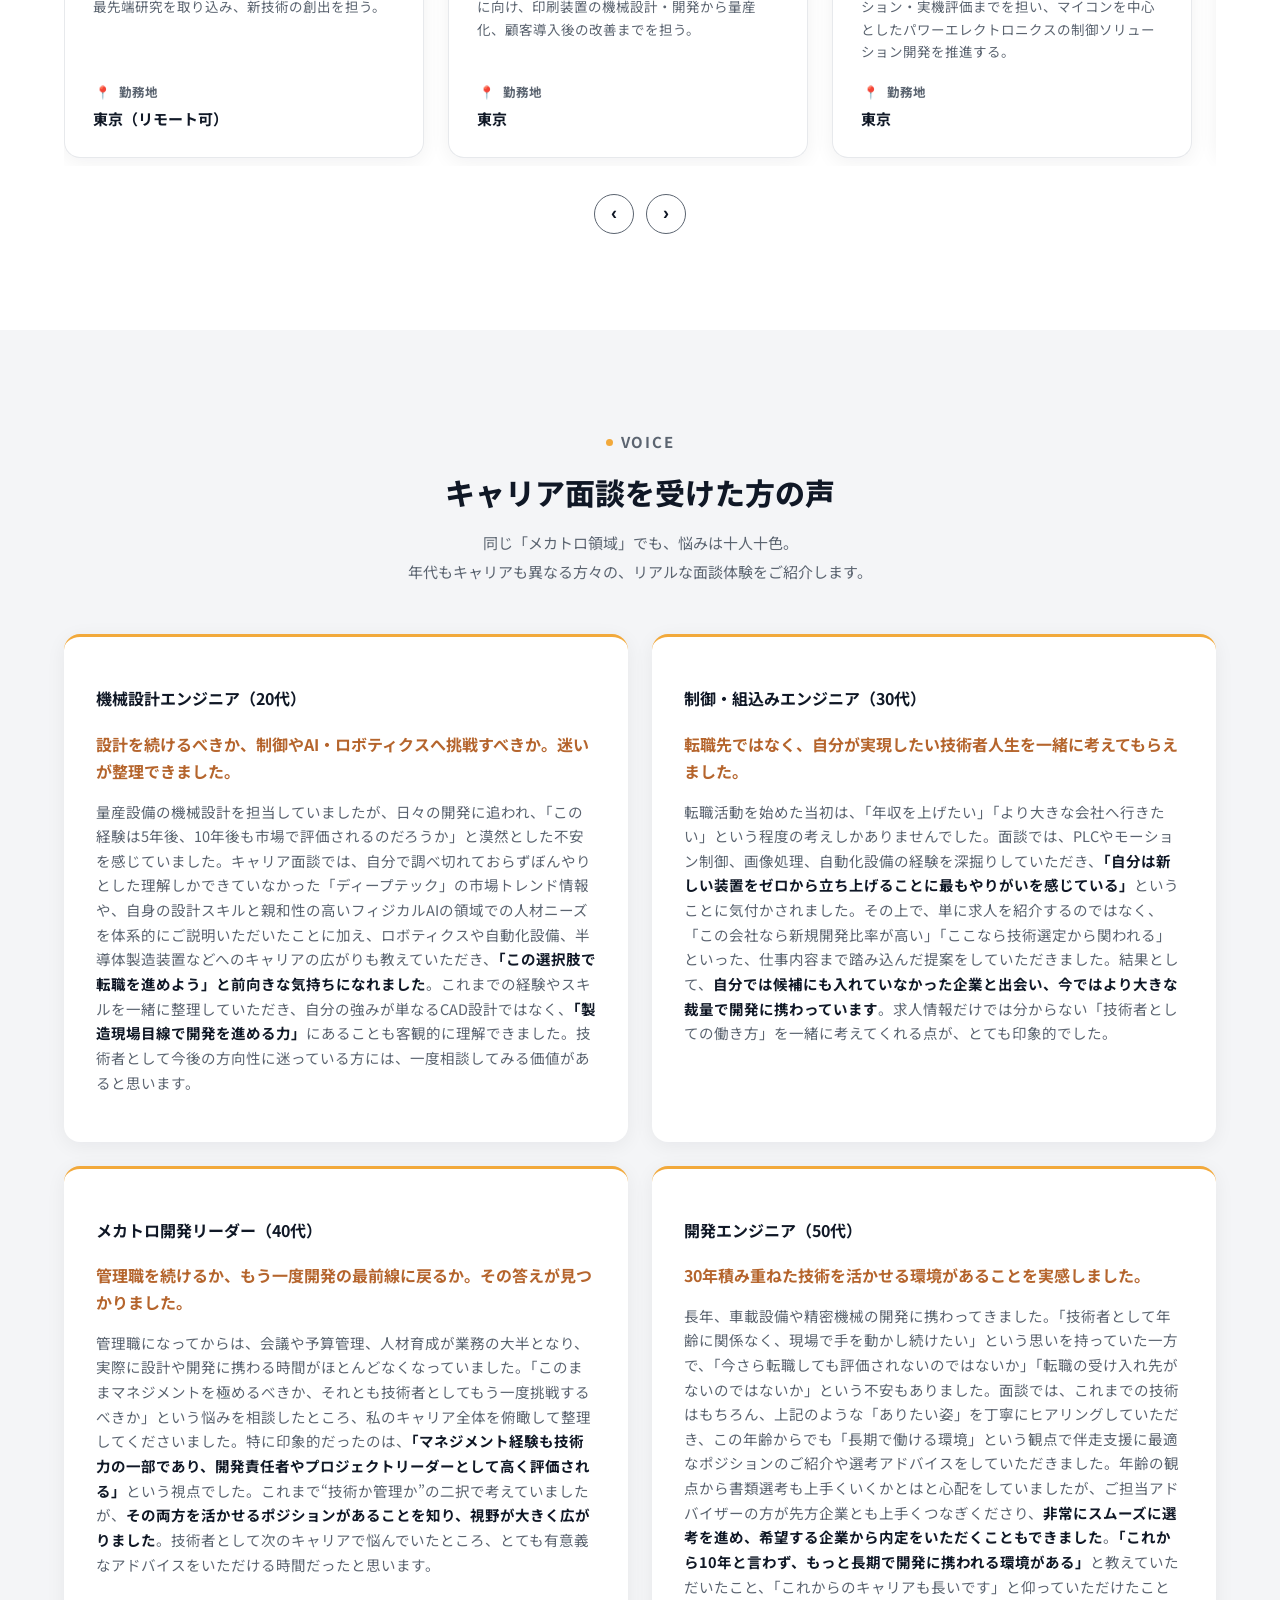
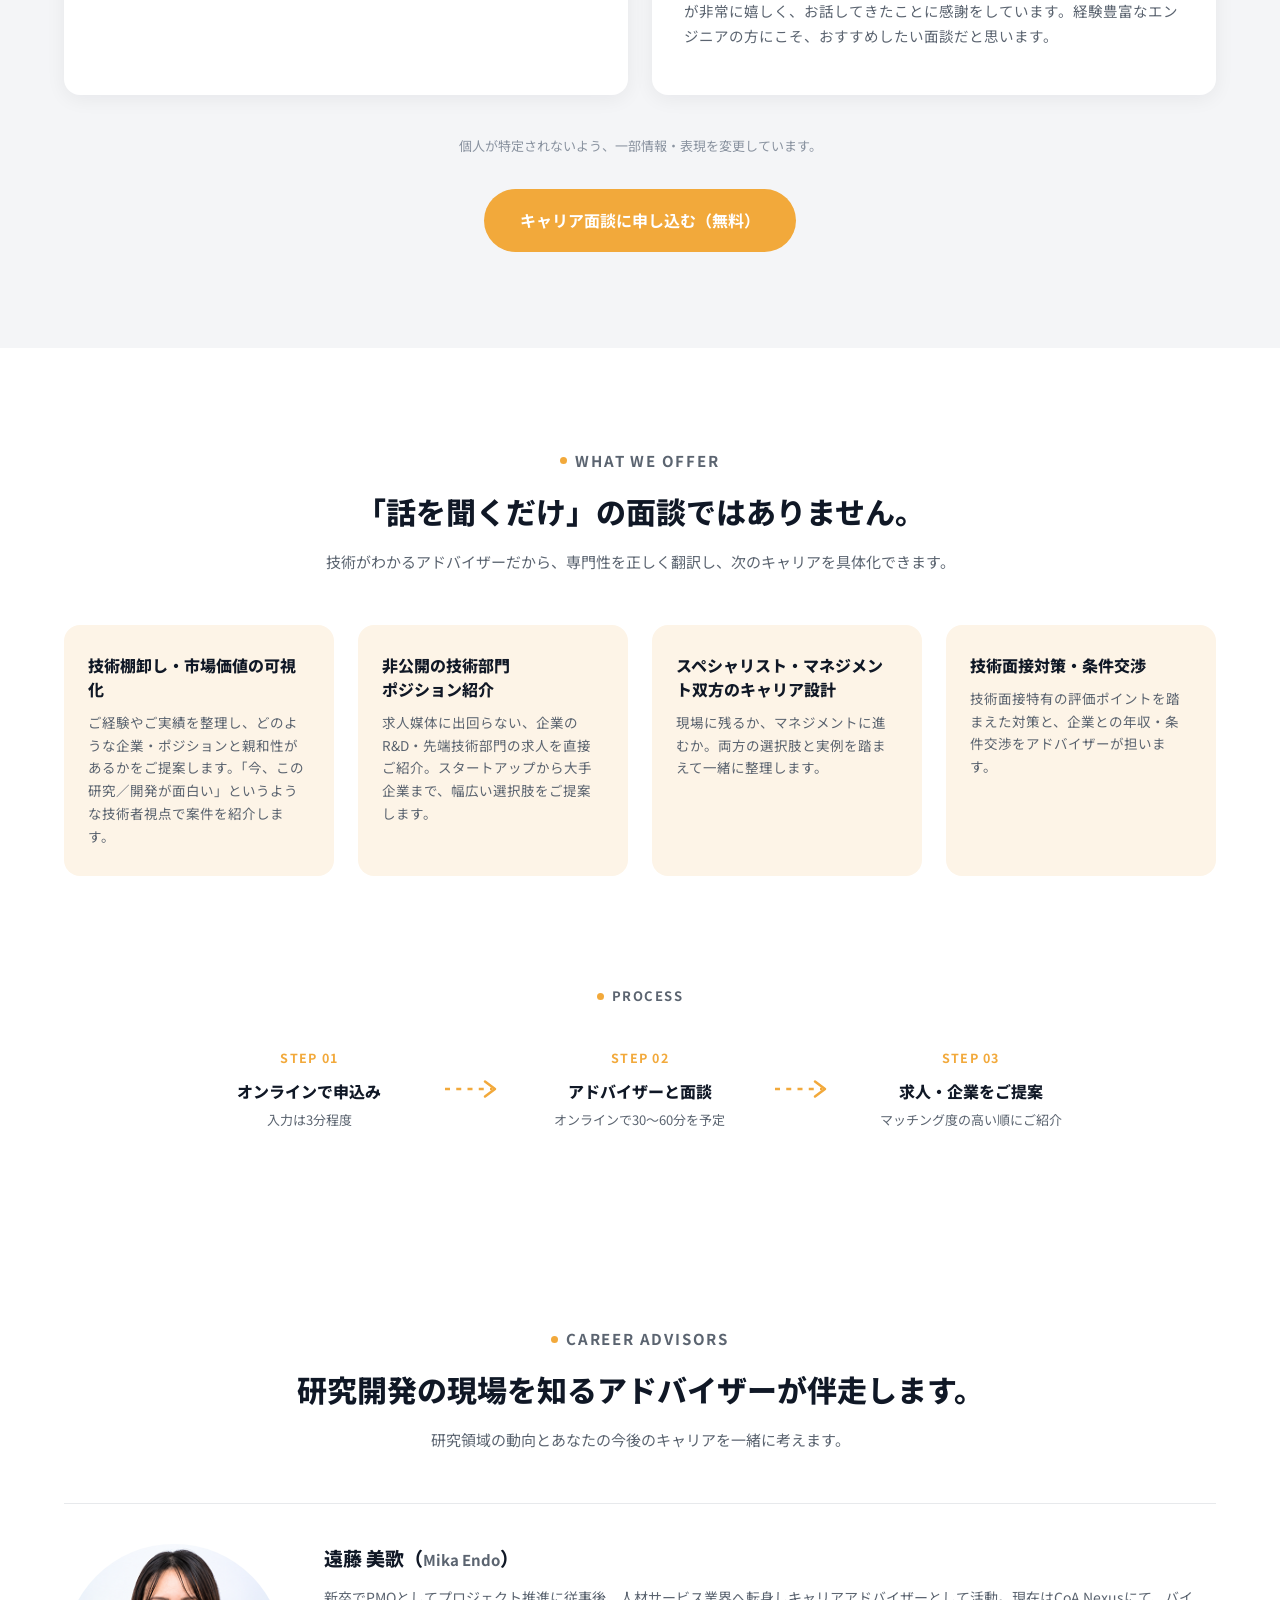
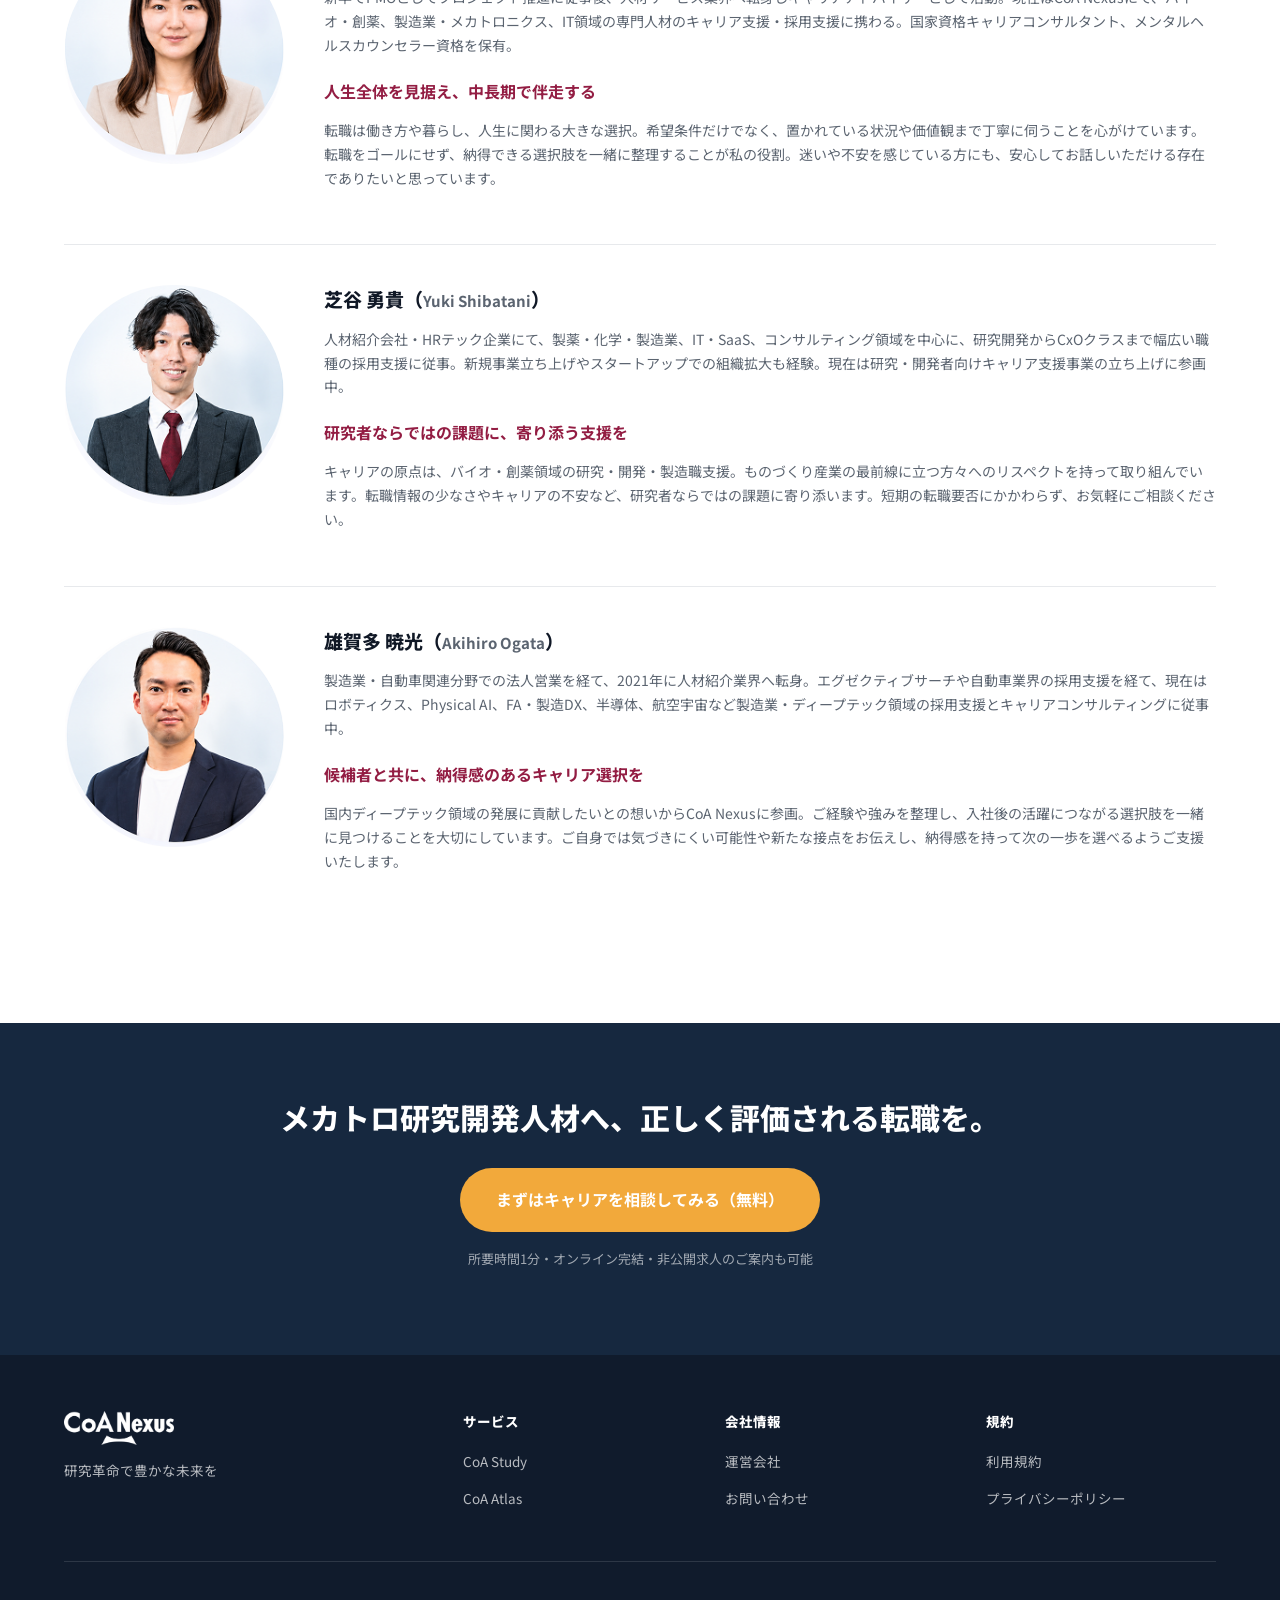
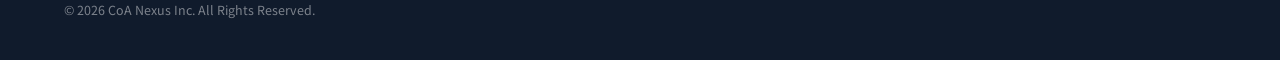
==== commit 2efd6829: "Update index.html" ====
--- a/index.html
+++ b/index.html
@@ -55,7 +55,7 @@
           <p class="lede">専門性を理解するパートナーと、次のキャリアへ。</p>
           <div class="hero-mobile-media">
             <!-- REPLACE: hero photo of advisor & candidate consultation, min 1200x900px -->
-            <img src="assets/images/hero-photo.png" alt="キャリアアドバイザーと候補者が面談している様子">
+            <img src="assets/images/top-mobile.jpg" alt="キャリアアドバイザーと候補者が面談している様子">
           </div>
           <ul class="hero-tags">
             <li>次世代半導体デバイス開発</li>
@@ -232,8 +232,7 @@
       <div class="voice-grid">
         <article class="voice-card">
           <div class="voice-head">
-            <p class="voice-role">機械設計エンジニア</p>
-            <p class="voice-age">20代</p>
+            <p class="voice-role">機械設計エンジニア（20代）</p>
           </div>
           <p class="voice-quote">設計を続けるべきか、制御やAI・ロボティクスへ挑戦すべきか。迷いが整理できました。</p>
           <p class="voice-body">量産設備の機械設計を担当していましたが、日々の開発に追われ、「この経験は5年後、10年後も市場で評価されるのだろうか」と漠然とした不安を感じていました。キャリア面談では、自分で調べ切れておらずぼんやりとした理解しかできていなかった「ディープテック」の市場トレンド情報や、自身の設計スキルと親和性の高いフィジカルAIの領域での人材ニーズを体系的にご説明いただいたことに加え、ロボティクスや自動化設備、半導体製造装置などへのキャリアの広がりも教えていただき、<strong>「この選択肢で転職を進めよう」と前向きな気持ちになれました</strong>。これまでの経験やスキルを一緒に整理していただき、自分の強みが単なるCAD設計ではなく、<strong>「製造現場目線で開発を進める力」</strong>にあることも客観的に理解できました。技術者として今後の方向性に迷っている方には、一度相談してみる価値があると思います。</p>
@@ -241,8 +240,7 @@
 
         <article class="voice-card">
           <div class="voice-head">
-            <p class="voice-role">制御・組込みエンジニア</p>
-            <p class="voice-age">30代</p>
+            <p class="voice-role">制御・組込みエンジニア（30代）</p>
           </div>
           <p class="voice-quote">転職先ではなく、自分が実現したい技術者人生を一緒に考えてもらえました。</p>
           <p class="voice-body">転職活動を始めた当初は、「年収を上げたい」「より大きな会社へ行きたい」という程度の考えしかありませんでした。面談では、PLCやモーション制御、画像処理、自動化設備の経験を深掘りしていただき、<strong>「自分は新しい装置をゼロから立ち上げることに最もやりがいを感じている」</strong>ということに気付かされました。その上で、単に求人を紹介するのではなく、「この会社なら新規開発比率が高い」「ここなら技術選定から関われる」といった、仕事内容まで踏み込んだ提案をしていただきました。結果として、<strong>自分では候補にも入れていなかった企業と出会い、今ではより大きな裁量で開発に携わっています</strong>。求人情報だけでは分からない「技術者としての働き方」を一緒に考えてくれる点が、とても印象的でした。</p>
@@ -250,8 +248,7 @@
 
         <article class="voice-card">
           <div class="voice-head">
-            <p class="voice-role">メカトロ開発リーダー</p>
-            <p class="voice-age">40代</p>
+            <p class="voice-role">メカトロ開発リーダー（40代）</p>
           </div>
           <p class="voice-quote">管理職を続けるか、もう一度開発の最前線に戻るか。その答えが見つかりました。</p>
           <p class="voice-body">管理職になってからは、会議や予算管理、人材育成が業務の大半となり、実際に設計や開発に携わる時間がほとんどなくなっていました。「このままマネジメントを極めるべきか、それとも技術者としてもう一度挑戦するべきか」という悩みを相談したところ、私のキャリア全体を俯瞰して整理してくださいました。特に印象的だったのは、<strong>「マネジメント経験も技術力の一部であり、開発責任者やプロジェクトリーダーとして高く評価される」</strong>という視点でした。これまで“技術か管理か”の二択で考えていましたが、<strong>その両方を活かせるポジションがあることを知り、視野が大きく広がりました</strong>。技術者として次のキャリアで悩んでいたところ、とても有意義なアドバイスをいただける時間だったと思います。</p>
@@ -259,8 +256,7 @@
 
         <article class="voice-card">
           <div class="voice-head">
-            <p class="voice-role">開発エンジニア</p>
-            <p class="voice-age">50代</p>
+            <p class="voice-role">開発エンジニア（50代）</p>
           </div>
           <p class="voice-quote">30年積み重ねた技術を活かせる環境があることを実感しました。</p>
           <p class="voice-body">長年、車載設備や精密機械の開発に携わってきました。「技術者として年齢に関係なく、現場で手を動かし続けたい」という思いを持っていた一方で、「今さら転職しても評価されないのではないか」「転職の受け入れ先がないのではないか」という不安もありました。面談では、これまでの技術はもちろん、上記のような「ありたい姿」を丁寧にヒアリングしていただき、この年齢からでも「長期で働ける環境」という観点で伴走支援に最適なポジションのご紹介や選考アドバイスをしていただきました。年齢の観点から書類選考も上手くいくかとはと心配をしていましたが、ご担当アドバイザーの方が先方企業とも上手くつなぎくださり、<strong>非常にスムーズに選考を進め、希望する企業から内定をいただくこともできました</strong>。<strong>「これから10年と言わず、もっと長期で開発に携われる環境がある」</strong>と教えていただいたこと、「これからのキャリアも長いです」と仰っていただけたことが非常に嬉しく、お話してきたことに感謝をしています。経験豊富なエンジニアの方にこそ、おすすめしたい面談だと思います。</p>
@@ -280,13 +276,13 @@
       <div class="section-head">
         <p class="eyebrow eyebrow--center">WHAT WE OFFER</p>
         <h2>「話を聞くだけ」の面談ではありません。</h2>
-        <p>技術がわかるアドバイザーだから、専門性を正しく翻訳し、次のキャリアを具体化できます。</p>
+        <p>技術がわかるアドバイザーだから、専門性を正しく翻訳し、<br class="mobile-break">次のキャリアを具体化できます。</p>
       </div>
 
       <div class="offer-grid">
         <div class="offer-card">
-          <h3>技術棚卸し・<br>市場価値の可視化</h3>
-          <p>研究テーマや使用技術、実績を整理し、社外でどう評価されるかをデータで提示します。</p>
+          <h3 class="nowrap-heading">技術棚卸し・市場価値の可視化</h3>
+          <p>ご経験やご実績を整理し、どのような企業・ポジションと親和性があるかをご提案します。「今、この研究／開発が面白い」というような技術者視点で案件を紹介します。</p>
         </div>
         <div class="offer-card">
           <h3>非公開の技術部門<br>ポジション紹介</h3>
--- a/css/style.css
+++ b/css/style.css
@@ -394,6 +394,7 @@
 .positions-track::-webkit-scrollbar { display: none; }
 
 .job-card {
+  display: block;
   scroll-snap-align: start;
   background: #fff;
   border: 1px solid var(--color-border);
@@ -401,6 +402,7 @@
   border-top: 3px solid var(--color-primary);
   padding: 28px 28px;
   box-shadow: var(--shadow-card);
+  cursor: pointer;
   transition: box-shadow .2s ease, transform .2s ease;
 }
 .job-card:hover { box-shadow: var(--shadow-card-hover); transform: translateY(-2px); }
@@ -516,29 +518,15 @@
 .voice-card {
   background: #fff;
   border-radius: var(--radius-md);
+  border-top: 3px solid var(--color-primary);
   padding: 32px;
   box-shadow: var(--shadow-card);
 }
 .voice-head {
-  display: flex;
-  align-items: center;
-  gap: 14px;
   margin-bottom: 18px;
 }
-.voice-avatar {
-  width: 44px;
-  height: 44px;
-  border-radius: 50%;
-  background: var(--color-primary-soft);
-  color: var(--color-accent);
-  font-weight: 800;
-  display: flex;
-  align-items: center;
-  justify-content: center;
-  flex-shrink: 0;
-}
-.voice-role { font-weight: 700; font-size: 15px; }
-.voice-age { font-size: 12.5px; color: var(--color-text-faint); }
+.voice-role { font-weight: 700; font-size: 16px; }
+.voice-age { font-size: 12.5px; color: var(--color-text-faint); margin-top: 2px; }
 .voice-quote {
   color: var(--color-accent);
   font-weight: 700;
@@ -568,30 +556,16 @@
   gap: 24px;
 }
 .offer-card {
-  background: var(--color-bg-light);
+  background: var(--color-primary-soft);
   border-radius: var(--radius-md);
   padding: 28px 24px;
 }
-.offer-icon {
-  width: 52px;
-  height: 52px;
-  border-radius: 50%;
-  background: var(--color-primary-soft);
-  color: var(--color-primary);
-  display: flex;
-  align-items: center;
-  justify-content: center;
-  margin-bottom: 20px;
-}
-.offer-icon svg { width: 24px; height: 24px; }
 .offer-card h3 { font-size: 16px; margin-bottom: 10px; }
 .offer-card p { font-size: 13.5px; color: var(--color-text-muted); margin: 0; }
 
 @media (max-width: 900px) {
   .offer-grid { grid-template-columns: 1fr 1fr; gap: 12px; }
   .offer-card { padding: 18px 16px; }
-  .offer-icon { width: 40px; height: 40px; margin-bottom: 12px; }
-  .offer-icon svg { width: 20px; height: 20px; }
 }
 @media (max-width: 520px) {
   .offer-grid { grid-template-columns: 1fr; }
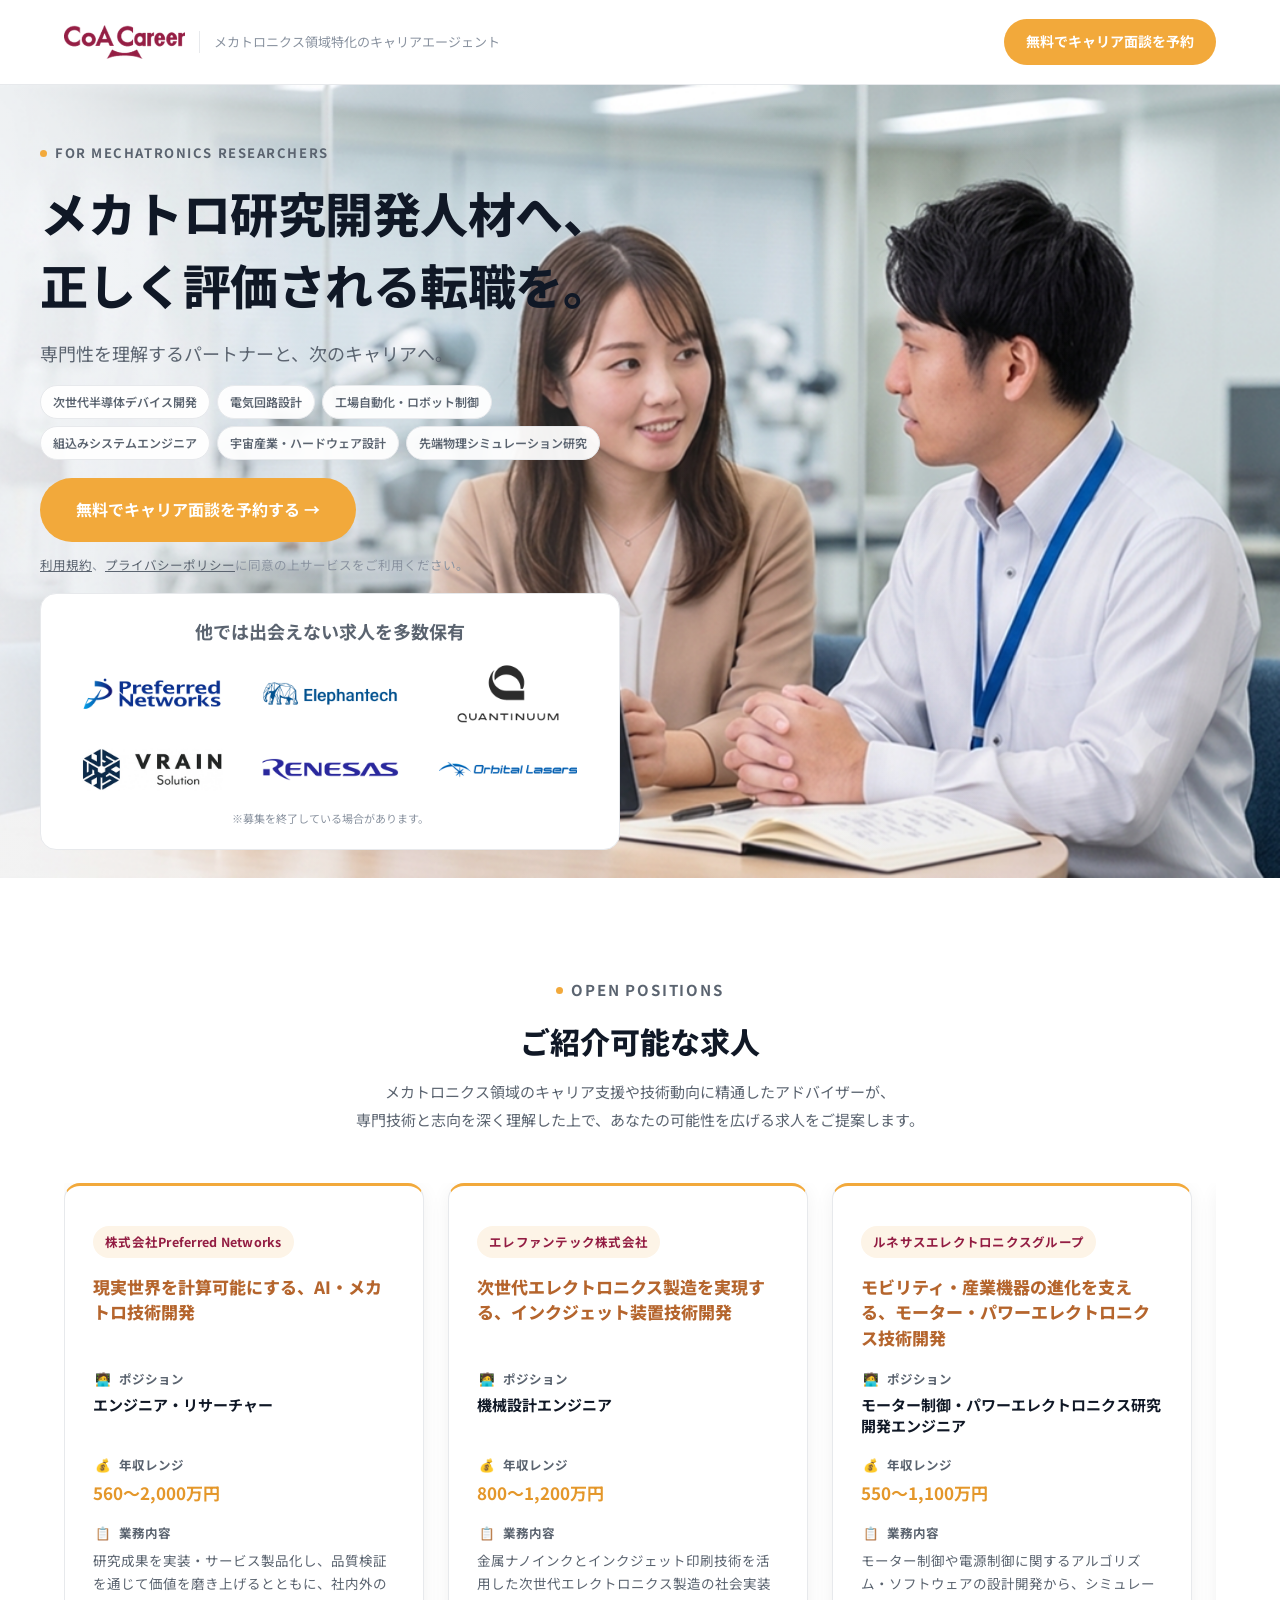
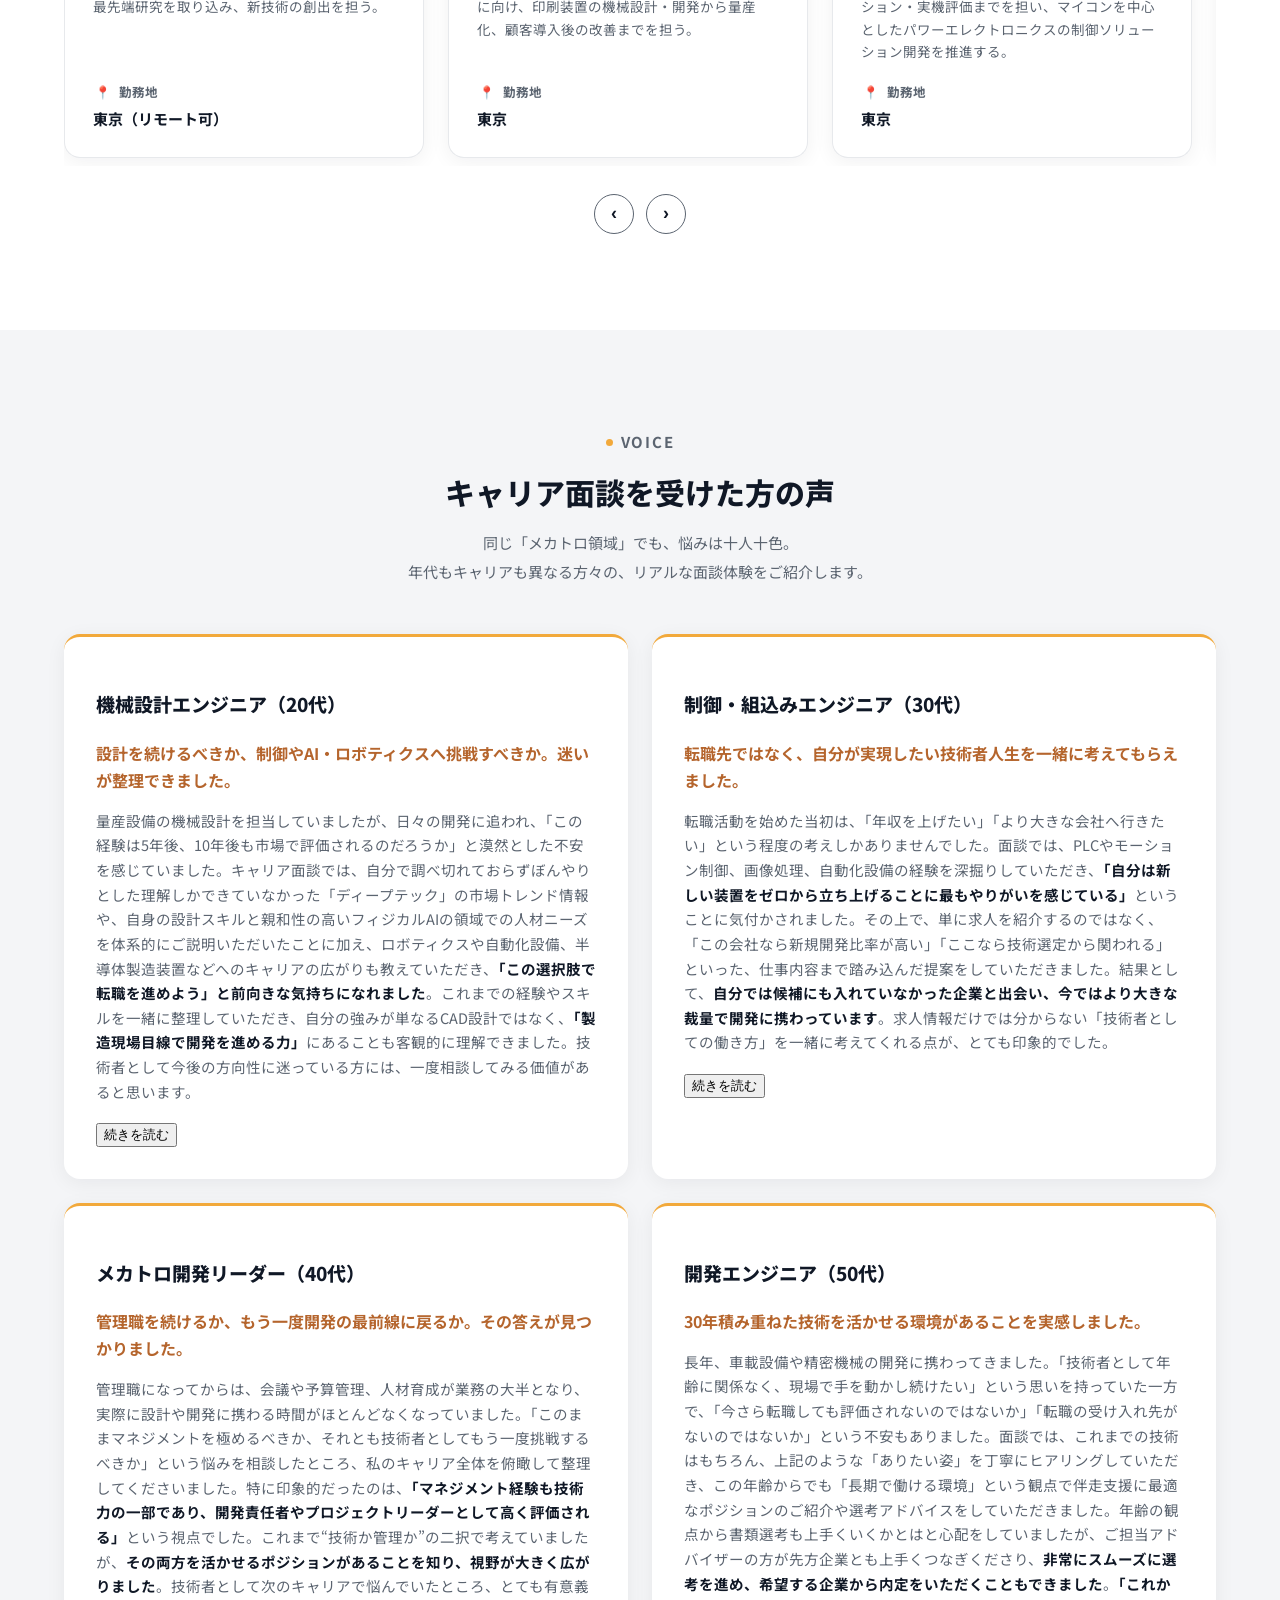
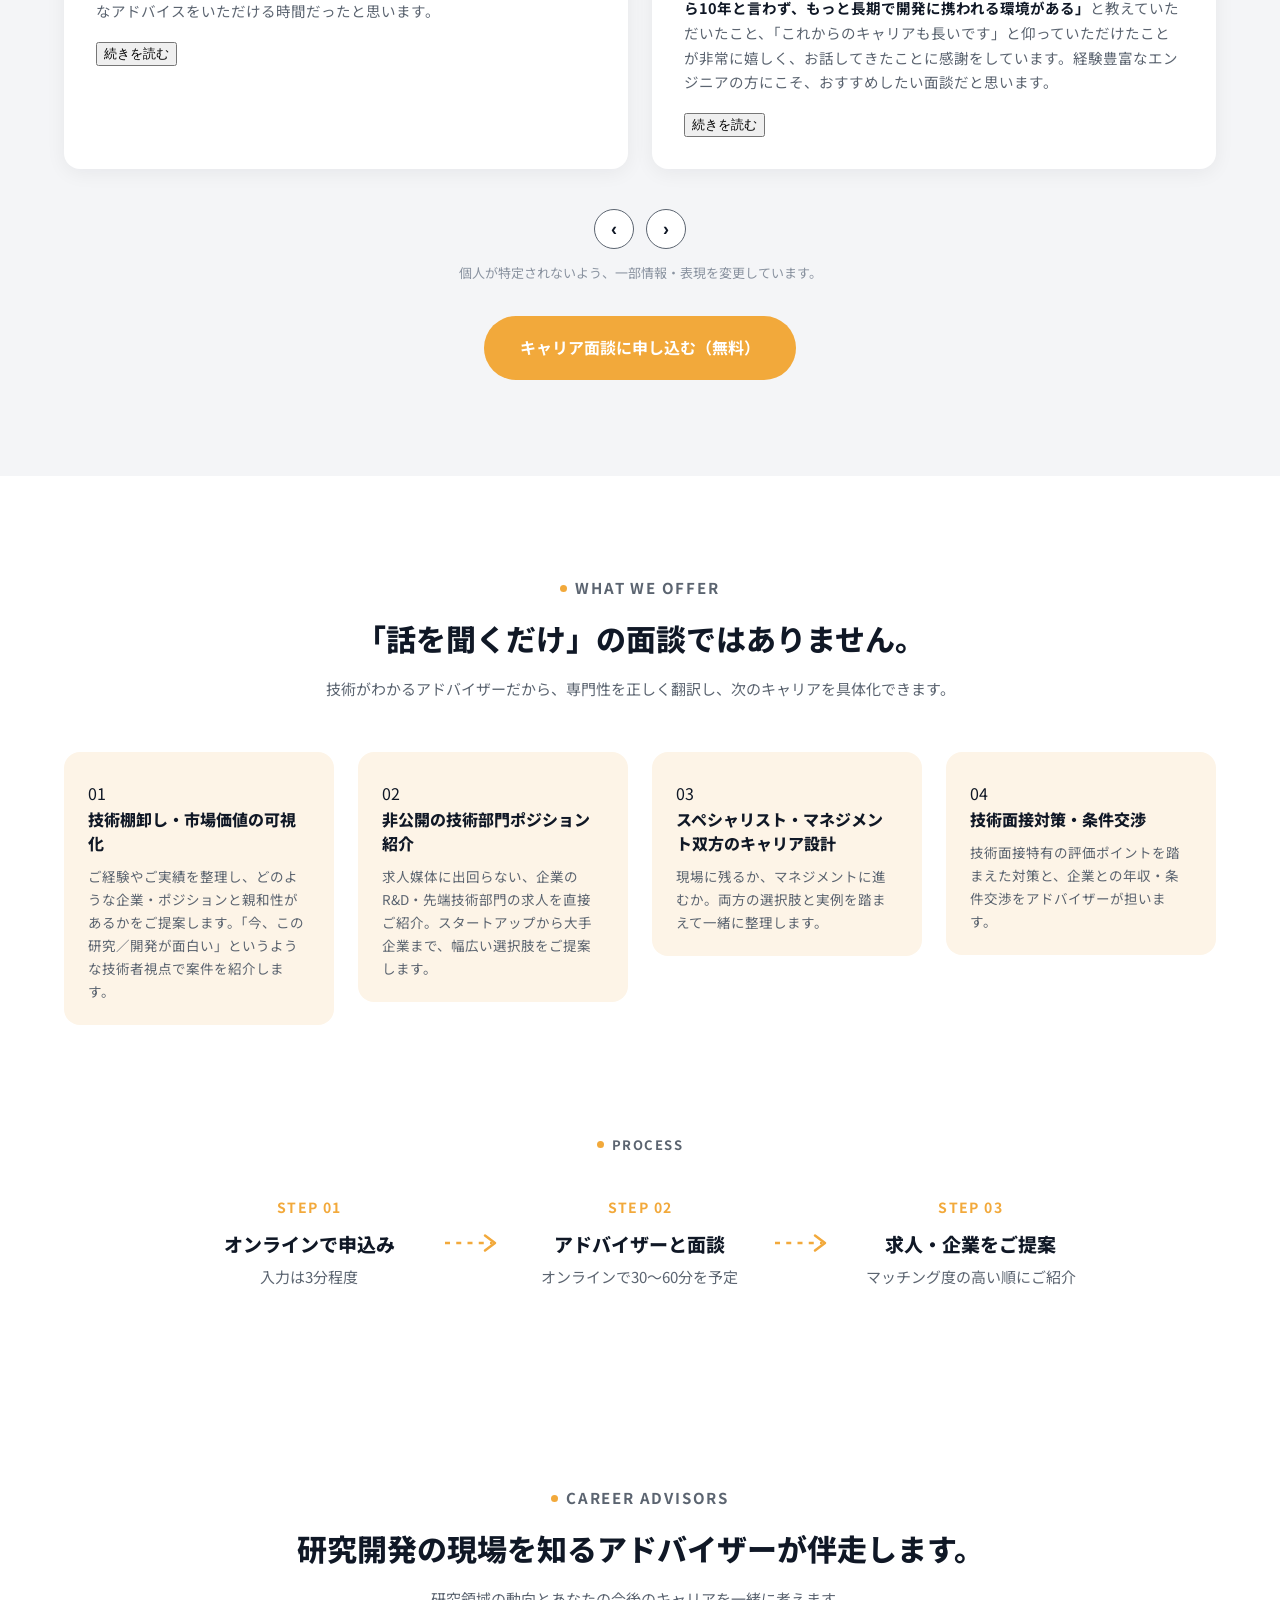
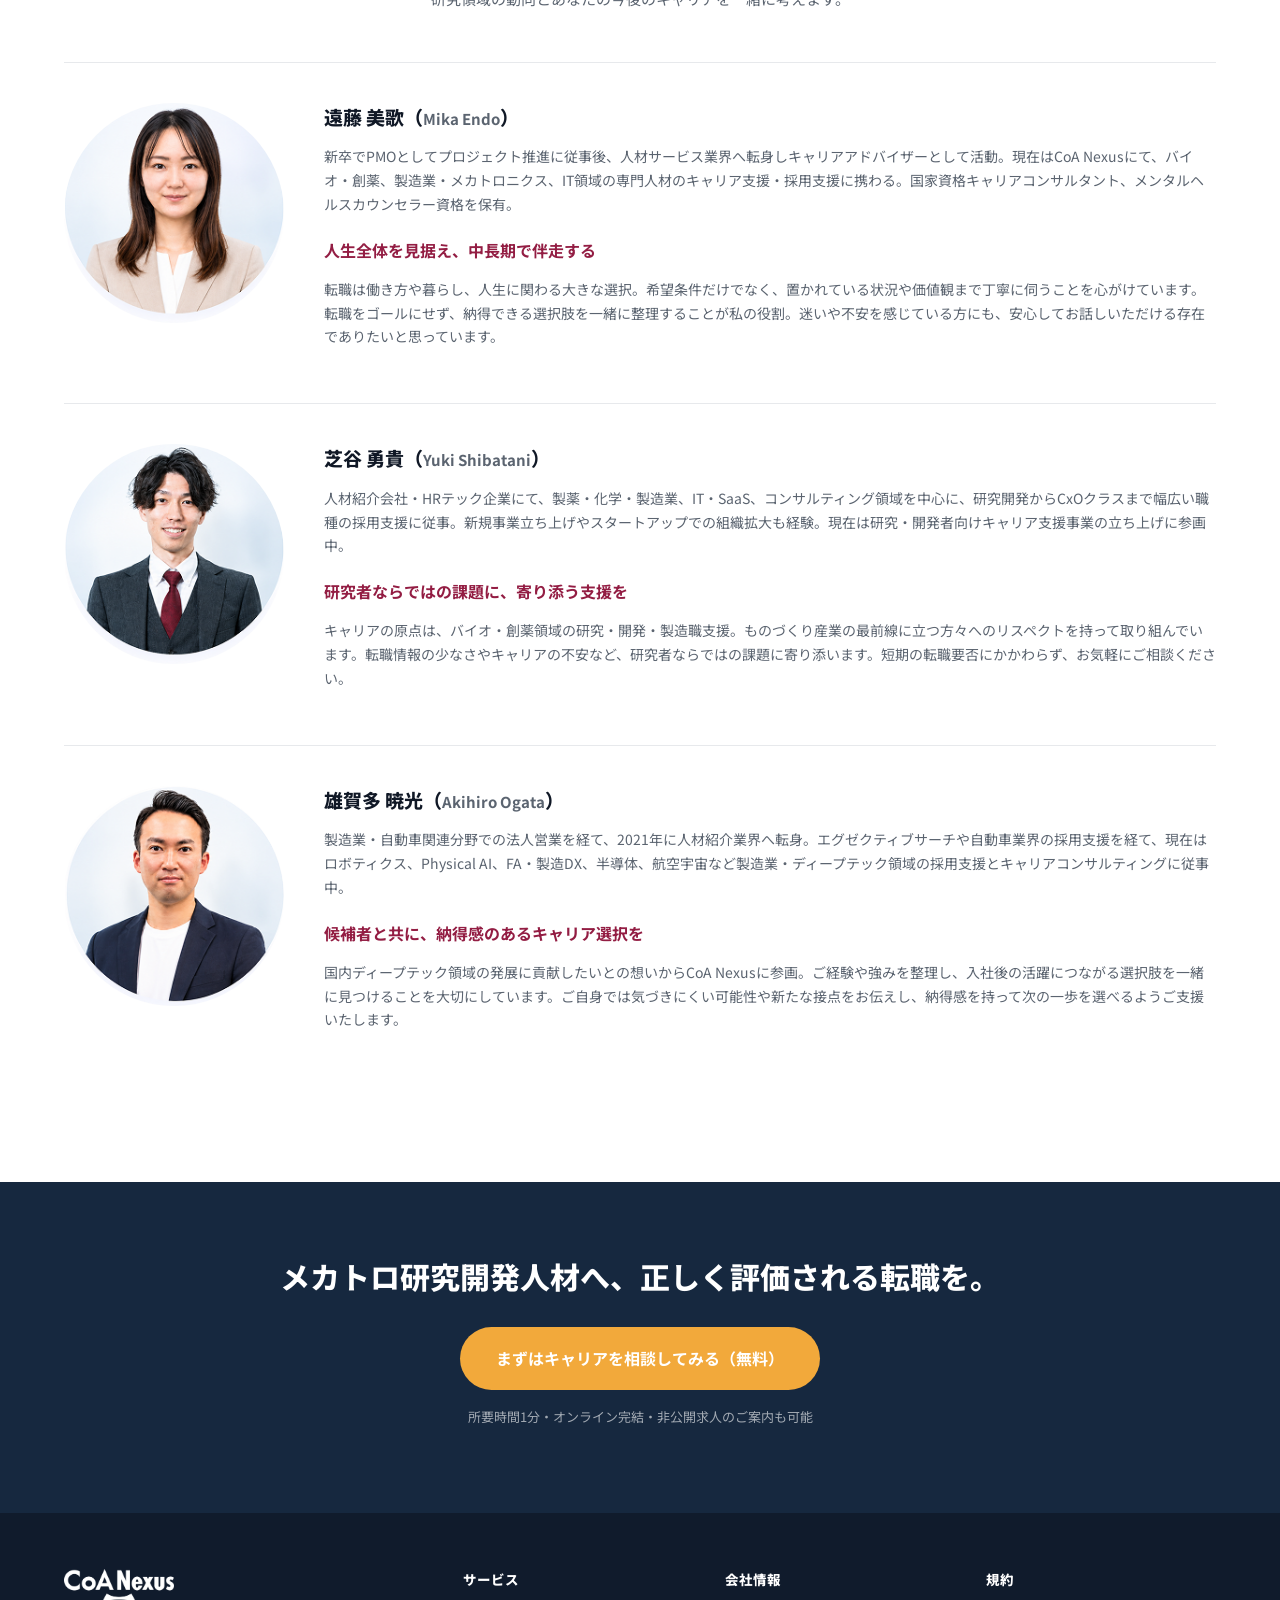
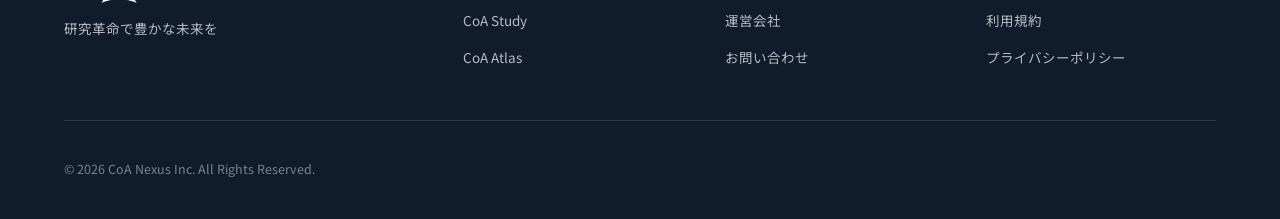
==== commit 58b36be9: "Update index.html" ====
--- a/index.html
+++ b/index.html
@@ -229,38 +229,49 @@
         <p>同じ「メカトロ領域」でも、悩みは十人十色。<br>年代もキャリアも異なる方々の、<br class="mobile-break">リアルな面談体験をご紹介します。</p>
       </div>
 
-      <div class="voice-grid">
-        <article class="voice-card">
-          <div class="voice-head">
-            <p class="voice-role">機械設計エンジニア（20代）</p>
-          </div>
-          <p class="voice-quote">設計を続けるべきか、制御やAI・ロボティクスへ挑戦すべきか。迷いが整理できました。</p>
-          <p class="voice-body">量産設備の機械設計を担当していましたが、日々の開発に追われ、「この経験は5年後、10年後も市場で評価されるのだろうか」と漠然とした不安を感じていました。キャリア面談では、自分で調べ切れておらずぼんやりとした理解しかできていなかった「ディープテック」の市場トレンド情報や、自身の設計スキルと親和性の高いフィジカルAIの領域での人材ニーズを体系的にご説明いただいたことに加え、ロボティクスや自動化設備、半導体製造装置などへのキャリアの広がりも教えていただき、<strong>「この選択肢で転職を進めよう」と前向きな気持ちになれました</strong>。これまでの経験やスキルを一緒に整理していただき、自分の強みが単なるCAD設計ではなく、<strong>「製造現場目線で開発を進める力」</strong>にあることも客観的に理解できました。技術者として今後の方向性に迷っている方には、一度相談してみる価値があると思います。</p>
-        </article>
-
-        <article class="voice-card">
-          <div class="voice-head">
-            <p class="voice-role">制御・組込みエンジニア（30代）</p>
-          </div>
-          <p class="voice-quote">転職先ではなく、自分が実現したい技術者人生を一緒に考えてもらえました。</p>
-          <p class="voice-body">転職活動を始めた当初は、「年収を上げたい」「より大きな会社へ行きたい」という程度の考えしかありませんでした。面談では、PLCやモーション制御、画像処理、自動化設備の経験を深掘りしていただき、<strong>「自分は新しい装置をゼロから立ち上げることに最もやりがいを感じている」</strong>ということに気付かされました。その上で、単に求人を紹介するのではなく、「この会社なら新規開発比率が高い」「ここなら技術選定から関われる」といった、仕事内容まで踏み込んだ提案をしていただきました。結果として、<strong>自分では候補にも入れていなかった企業と出会い、今ではより大きな裁量で開発に携わっています</strong>。求人情報だけでは分からない「技術者としての働き方」を一緒に考えてくれる点が、とても印象的でした。</p>
-        </article>
-
-        <article class="voice-card">
-          <div class="voice-head">
-            <p class="voice-role">メカトロ開発リーダー（40代）</p>
-          </div>
-          <p class="voice-quote">管理職を続けるか、もう一度開発の最前線に戻るか。その答えが見つかりました。</p>
-          <p class="voice-body">管理職になってからは、会議や予算管理、人材育成が業務の大半となり、実際に設計や開発に携わる時間がほとんどなくなっていました。「このままマネジメントを極めるべきか、それとも技術者としてもう一度挑戦するべきか」という悩みを相談したところ、私のキャリア全体を俯瞰して整理してくださいました。特に印象的だったのは、<strong>「マネジメント経験も技術力の一部であり、開発責任者やプロジェクトリーダーとして高く評価される」</strong>という視点でした。これまで“技術か管理か”の二択で考えていましたが、<strong>その両方を活かせるポジションがあることを知り、視野が大きく広がりました</strong>。技術者として次のキャリアで悩んでいたところ、とても有意義なアドバイスをいただける時間だったと思います。</p>
-        </article>
-
-        <article class="voice-card">
-          <div class="voice-head">
-            <p class="voice-role">開発エンジニア（50代）</p>
-          </div>
-          <p class="voice-quote">30年積み重ねた技術を活かせる環境があることを実感しました。</p>
-          <p class="voice-body">長年、車載設備や精密機械の開発に携わってきました。「技術者として年齢に関係なく、現場で手を動かし続けたい」という思いを持っていた一方で、「今さら転職しても評価されないのではないか」「転職の受け入れ先がないのではないか」という不安もありました。面談では、これまでの技術はもちろん、上記のような「ありたい姿」を丁寧にヒアリングしていただき、この年齢からでも「長期で働ける環境」という観点で伴走支援に最適なポジションのご紹介や選考アドバイスをしていただきました。年齢の観点から書類選考も上手くいくかとはと心配をしていましたが、ご担当アドバイザーの方が先方企業とも上手くつなぎくださり、<strong>非常にスムーズに選考を進め、希望する企業から内定をいただくこともできました</strong>。<strong>「これから10年と言わず、もっと長期で開発に携われる環境がある」</strong>と教えていただいたこと、「これからのキャリアも長いです」と仰っていただけたことが非常に嬉しく、お話してきたことに感謝をしています。経験豊富なエンジニアの方にこそ、おすすめしたい面談だと思います。</p>
-        </article>
+      <div class="voice-scroller">
+        <div class="voice-grid" id="voiceTrack">
+          <article class="voice-card">
+            <div class="voice-head">
+              <p class="voice-role">機械設計エンジニア（20代）</p>
+            </div>
+            <p class="voice-quote">設計を続けるべきか、制御やAI・ロボティクスへ挑戦すべきか。迷いが整理できました。</p>
+            <p class="voice-body">量産設備の機械設計を担当していましたが、日々の開発に追われ、「この経験は5年後、10年後も市場で評価されるのだろうか」と漠然とした不安を感じていました。キャリア面談では、自分で調べ切れておらずぼんやりとした理解しかできていなかった「ディープテック」の市場トレンド情報や、自身の設計スキルと親和性の高いフィジカルAIの領域での人材ニーズを体系的にご説明いただいたことに加え、ロボティクスや自動化設備、半導体製造装置などへのキャリアの広がりも教えていただき、<strong>「この選択肢で転職を進めよう」と前向きな気持ちになれました</strong>。これまでの経験やスキルを一緒に整理していただき、自分の強みが単なるCAD設計ではなく、<strong>「製造現場目線で開発を進める力」</strong>にあることも客観的に理解できました。技術者として今後の方向性に迷っている方には、一度相談してみる価値があると思います。</p>
+            <button class="voice-readmore" type="button">続きを読む</button>
+          </article>
+
+          <article class="voice-card">
+            <div class="voice-head">
+              <p class="voice-role">制御・組込みエンジニア（30代）</p>
+            </div>
+            <p class="voice-quote">転職先ではなく、自分が実現したい技術者人生を一緒に考えてもらえました。</p>
+            <p class="voice-body">転職活動を始めた当初は、「年収を上げたい」「より大きな会社へ行きたい」という程度の考えしかありませんでした。面談では、PLCやモーション制御、画像処理、自動化設備の経験を深掘りしていただき、<strong>「自分は新しい装置をゼロから立ち上げることに最もやりがいを感じている」</strong>ということに気付かされました。その上で、単に求人を紹介するのではなく、「この会社なら新規開発比率が高い」「ここなら技術選定から関われる」といった、仕事内容まで踏み込んだ提案をしていただきました。結果として、<strong>自分では候補にも入れていなかった企業と出会い、今ではより大きな裁量で開発に携わっています</strong>。求人情報だけでは分からない「技術者としての働き方」を一緒に考えてくれる点が、とても印象的でした。</p>
+            <button class="voice-readmore" type="button">続きを読む</button>
+          </article>
+
+          <article class="voice-card">
+            <div class="voice-head">
+              <p class="voice-role">メカトロ開発リーダー（40代）</p>
+            </div>
+            <p class="voice-quote">管理職を続けるか、もう一度開発の最前線に戻るか。その答えが見つかりました。</p>
+            <p class="voice-body">管理職になってからは、会議や予算管理、人材育成が業務の大半となり、実際に設計や開発に携わる時間がほとんどなくなっていました。「このままマネジメントを極めるべきか、それとも技術者としてもう一度挑戦するべきか」という悩みを相談したところ、私のキャリア全体を俯瞰して整理してくださいました。特に印象的だったのは、<strong>「マネジメント経験も技術力の一部であり、開発責任者やプロジェクトリーダーとして高く評価される」</strong>という視点でした。これまで“技術か管理か”の二択で考えていましたが、<strong>その両方を活かせるポジションがあることを知り、視野が大きく広がりました</strong>。技術者として次のキャリアで悩んでいたところ、とても有意義なアドバイスをいただける時間だったと思います。</p>
+            <button class="voice-readmore" type="button">続きを読む</button>
+          </article>
+
+          <article class="voice-card">
+            <div class="voice-head">
+              <p class="voice-role">開発エンジニア（50代）</p>
+            </div>
+            <p class="voice-quote">30年積み重ねた技術を活かせる環境があることを実感しました。</p>
+            <p class="voice-body">長年、車載設備や精密機械の開発に携わってきました。「技術者として年齢に関係なく、現場で手を動かし続けたい」という思いを持っていた一方で、「今さら転職しても評価されないのではないか」「転職の受け入れ先がないのではないか」という不安もありました。面談では、これまでの技術はもちろん、上記のような「ありたい姿」を丁寧にヒアリングしていただき、この年齢からでも「長期で働ける環境」という観点で伴走支援に最適なポジションのご紹介や選考アドバイスをしていただきました。年齢の観点から書類選考も上手くいくかとはと心配をしていましたが、ご担当アドバイザーの方が先方企業とも上手くつなぎくださり、<strong>非常にスムーズに選考を進め、希望する企業から内定をいただくこともできました</strong>。<strong>「これから10年と言わず、もっと長期で開発に携われる環境がある」</strong>と教えていただいたこと、「これからのキャリアも長いです」と仰っていただけたことが非常に嬉しく、お話してきたことに感謝をしています。経験豊富なエンジニアの方にこそ、おすすめしたい面談だと思います。</p>
+            <button class="voice-readmore" type="button">続きを読む</button>
+          </article>
+        </div>
+
+        <div class="scroller-nav voice-nav">
+          <button class="scroller-btn" id="voiceScrollPrev" type="button" aria-label="前の声を見る">‹</button>
+          <button class="scroller-btn" id="voiceScrollNext" type="button" aria-label="次の声を見る">›</button>
+        </div>
       </div>
 
       <p class="voice-footnote">個人が特定されないよう、一部情報・表現を変更しています。</p>
@@ -281,18 +292,22 @@
 
       <div class="offer-grid">
         <div class="offer-card">
-          <h3 class="nowrap-heading">技術棚卸し・市場価値の可視化</h3>
+          <span class="offer-num" aria-hidden="true">01</span>
+          <h3>技術棚卸し・市場価値の可視化</h3>
           <p>ご経験やご実績を整理し、どのような企業・ポジションと親和性があるかをご提案します。「今、この研究／開発が面白い」というような技術者視点で案件を紹介します。</p>
         </div>
         <div class="offer-card">
-          <h3>非公開の技術部門<br>ポジション紹介</h3>
+          <span class="offer-num" aria-hidden="true">02</span>
+          <h3>非公開の技術部門ポジション紹介</h3>
           <p>求人媒体に出回らない、企業のR&D・先端技術部門の求人を直接ご紹介。スタートアップから大手企業まで、幅広い選択肢をご提案します。</p>
         </div>
         <div class="offer-card">
+          <span class="offer-num" aria-hidden="true">03</span>
           <h3>スペシャリスト・マネジメント双方のキャリア設計</h3>
           <p>現場に残るか、マネジメントに進むか。両方の選択肢と実例を踏まえて一緒に整理します。</p>
         </div>
         <div class="offer-card">
+          <span class="offer-num" aria-hidden="true">04</span>
           <h3>技術面接対策・条件交渉</h3>
           <p>技術面接特有の評価ポイントを踏まえた対策と、企業との年収・条件交渉をアドバイザーが担います。</p>
         </div>
@@ -422,5 +437,36 @@
 </footer>
 
 <script src="js/main.js"></script>
+<script>
+(function () {
+  var track = document.getElementById('voiceTrack');
+  var prevBtn = document.getElementById('voiceScrollPrev');
+  var nextBtn = document.getElementById('voiceScrollNext');
+
+  function slideAmount() {
+    var card = track && track.querySelector('.voice-card');
+    return card ? card.getBoundingClientRect().width + 14 : 320;
+  }
+  if (prevBtn && track) {
+    prevBtn.addEventListener('click', function () {
+      track.scrollBy({ left: -slideAmount(), behavior: 'smooth' });
+    });
+  }
+  if (nextBtn && track) {
+    nextBtn.addEventListener('click', function () {
+      track.scrollBy({ left: slideAmount(), behavior: 'smooth' });
+    });
+  }
+
+  document.querySelectorAll('.voice-readmore').forEach(function (btn) {
+    btn.addEventListener('click', function () {
+      var body = btn.previousElementSibling;
+      if (!body) return;
+      var expanded = body.classList.toggle('is-expanded');
+      btn.textContent = expanded ? '閉じる' : '続きを読む';
+    });
+  });
+})();
+</script>
 </body>
 </html>
--- a/css/style.css
+++ b/css/style.css
@@ -283,8 +283,8 @@
 .hero-partners {
   margin-top: 18px;
   padding: 22px 26px;
-  background: rgba(255, 255, 255, 0.92);
-  border: 1px solid rgba(231, 233, 236, 0.9);
+  background: #fff;
+  border: 1px solid var(--color-border);
   border-radius: var(--radius-md);
   max-width: 600px;
   text-align: center;
@@ -525,8 +525,7 @@
 .voice-head {
   margin-bottom: 18px;
 }
-.voice-role { font-weight: 700; font-size: 16px; }
-.voice-age { font-size: 12.5px; color: var(--color-text-faint); margin-top: 2px; }
+.voice-role { font-weight: 800; font-size: 19px; }
 .voice-quote {
   color: var(--color-accent);
   font-weight: 700;
@@ -539,11 +538,27 @@
 .voice-cta { text-align: center; }
 
 @media (max-width: 800px) {
-  .voice-grid { grid-template-columns: 1fr; gap: 14px; margin-bottom: 24px; }
-  .voice-card { padding: 20px; }
+  .voice-grid {
+    display: grid;
+    grid-template-columns: none;
+    grid-auto-flow: column;
+    grid-auto-columns: minmax(84%, 1fr);
+    gap: 14px;
+    overflow-x: auto;
+    scroll-snap-type: x mandatory;
+    margin: 0 -24px 24px;
+    padding: 0 24px 8px;
+    scroll-padding-left: 24px;
+    scrollbar-width: none;
+  }
+  .voice-grid::-webkit-scrollbar { display: none; }
+  .voice-card { scroll-snap-align: start; padding: 20px; }
   .voice-head { margin-bottom: 12px; }
   .voice-quote { margin-bottom: 10px; }
   .voice-footnote { margin-bottom: 20px; }
+}
+@media (max-width: 480px) {
+  .voice-grid { margin: 0 -18px 20px; padding: 0 18px 8px; scroll-padding-left: 18px; }
 }
 
 /* ==========================================================================
@@ -554,21 +569,26 @@
   display: grid;
   grid-template-columns: repeat(4, 1fr);
   gap: 24px;
+  align-items: start;
 }
 .offer-card {
   background: var(--color-primary-soft);
   border-radius: var(--radius-md);
-  padding: 28px 24px;
+  padding: 28px 24px 22px;
 }
 .offer-card h3 { font-size: 16px; margin-bottom: 10px; }
 .offer-card p { font-size: 13.5px; color: var(--color-text-muted); margin: 0; }
+.offer-card h3.nowrap-heading { white-space: nowrap; }
 
 @media (max-width: 900px) {
   .offer-grid { grid-template-columns: 1fr 1fr; gap: 12px; }
-  .offer-card { padding: 18px 16px; }
+  .offer-card { padding: 18px 16px 14px; }
 }
 @media (max-width: 520px) {
   .offer-grid { grid-template-columns: 1fr; }
+}
+@media (max-width: 380px) {
+  .offer-card h3.nowrap-heading { font-size: 14.5px; }
 }
 
 /* ==========================================================================
@@ -585,14 +605,14 @@
   text-align: center;
 }
 .process-step .step-label {
-  font-size: 12.5px;
+  font-size: 14px;
   font-weight: 700;
   letter-spacing: .1em;
   color: var(--color-primary);
   margin-bottom: 10px;
 }
-.process-step h3 { font-size: 16px; margin-bottom: 6px; }
-.process-step p { font-size: 13px; color: var(--color-text-muted); margin: 0; }
+.process-step h3 { font-size: 19px; margin-bottom: 6px; }
+.process-step p { font-size: 15px; color: var(--color-text-muted); margin: 0; }
 .process-dots {
   width: 60px;
   border-top: 2px dotted var(--color-border);
@@ -721,6 +741,8 @@
   .voice-grid,
   .offer-grid { gap: 14px; }
   .positions, .voice, .offer, .advisors { padding: 40px 0; }
+  .process { padding-bottom: 40px; }
+  .process .eyebrow--center { margin-bottom: 20px !important; }
   .final-cta { padding: 40px 0; }
   .section-head { margin: 0 auto 28px; }
   .section-head .eyebrow { margin-bottom: 8px; }
@@ -729,6 +751,8 @@
 }
 @media (max-width: 480px) {
   .positions, .voice, .offer, .advisors { padding: 32px 0; }
+  .process { padding-bottom: 28px; }
+  .process .eyebrow--center { margin-bottom: 16px !important; }
   .final-cta { padding: 32px 0; }
   .section-head { margin-bottom: 22px; }
 }
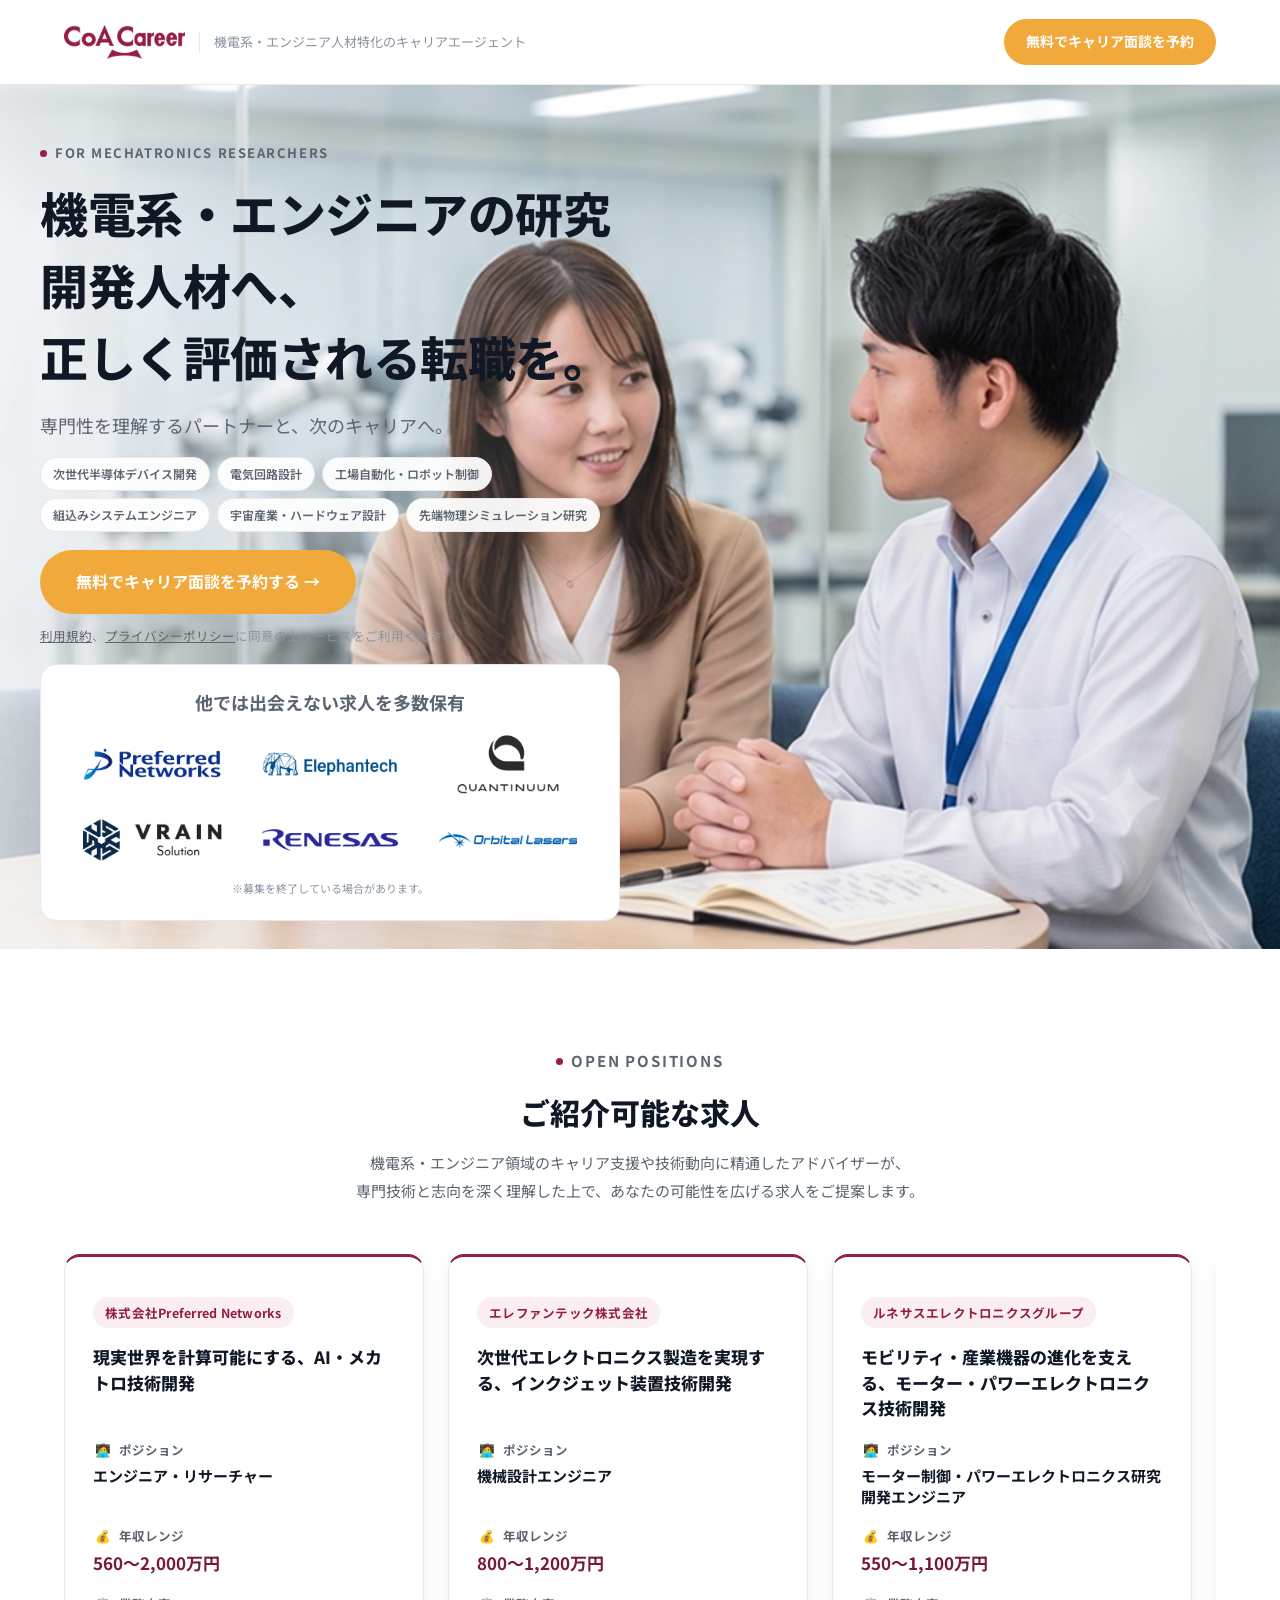
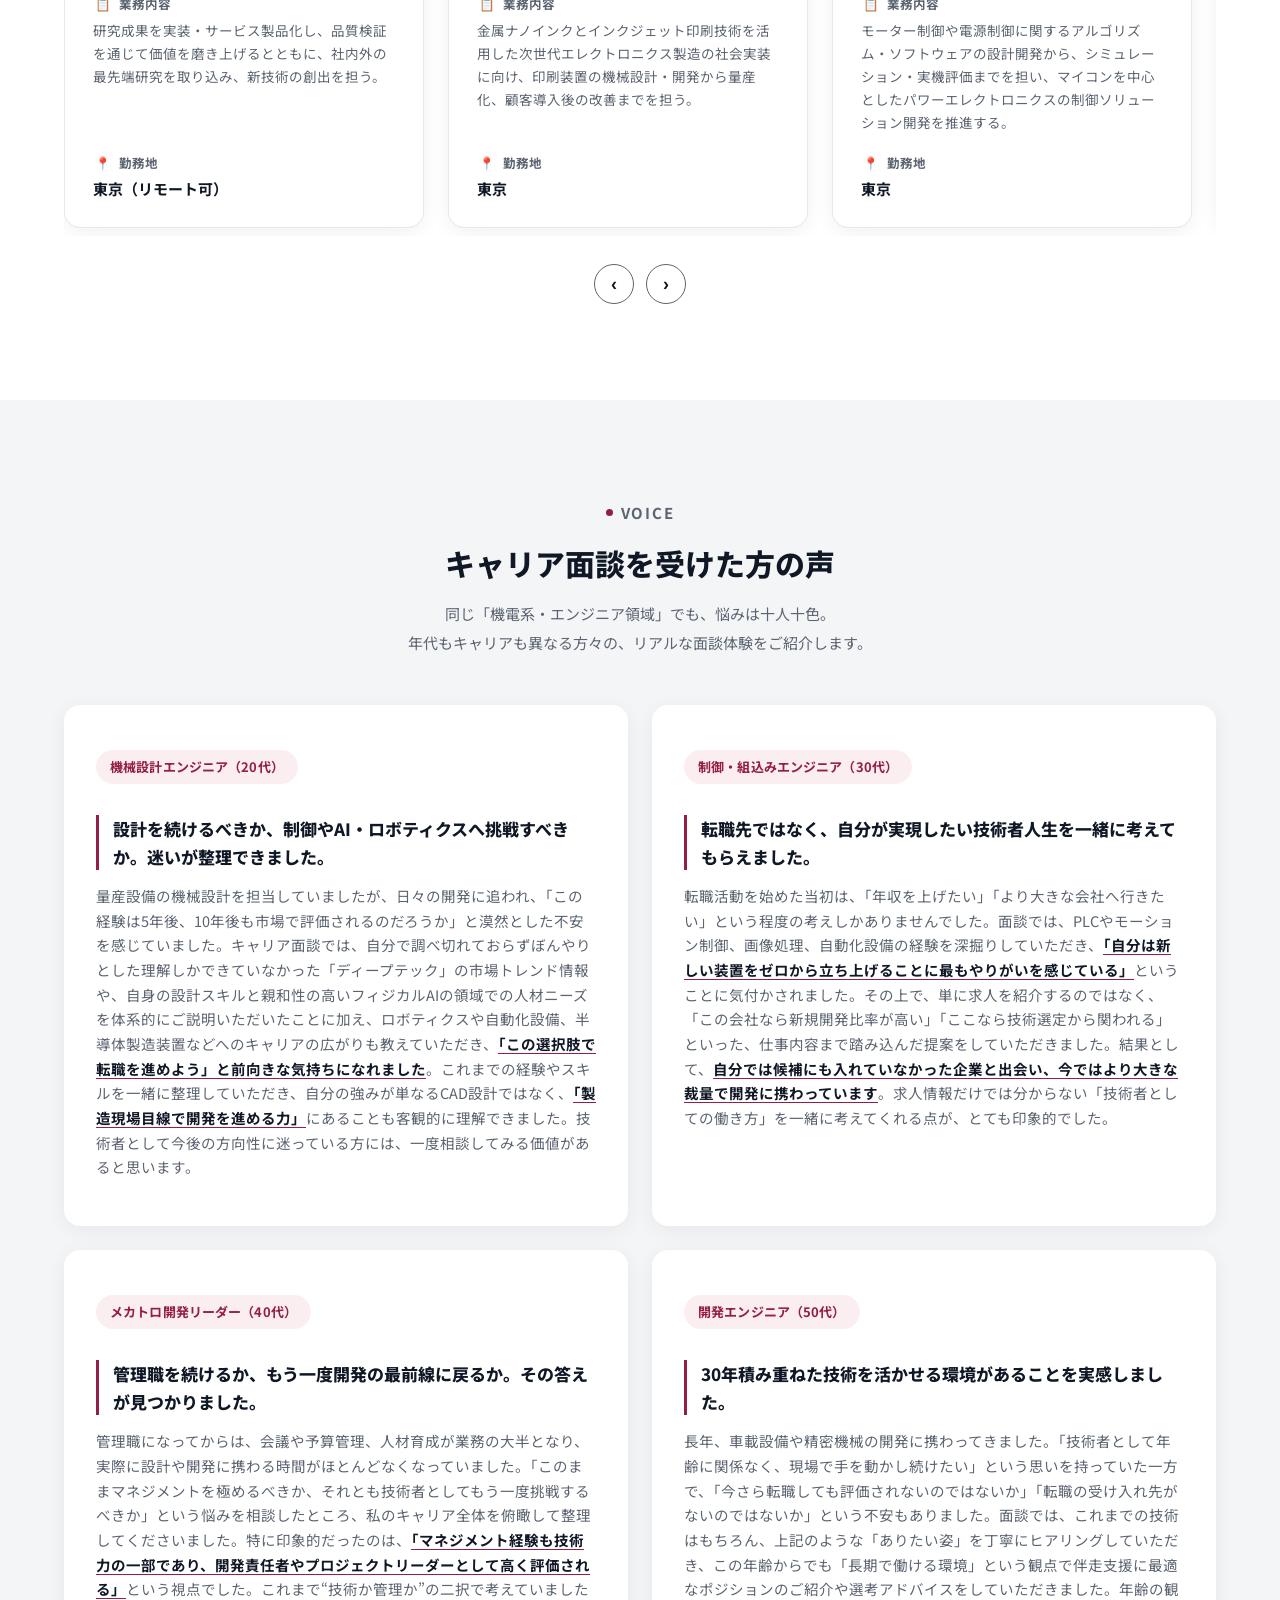
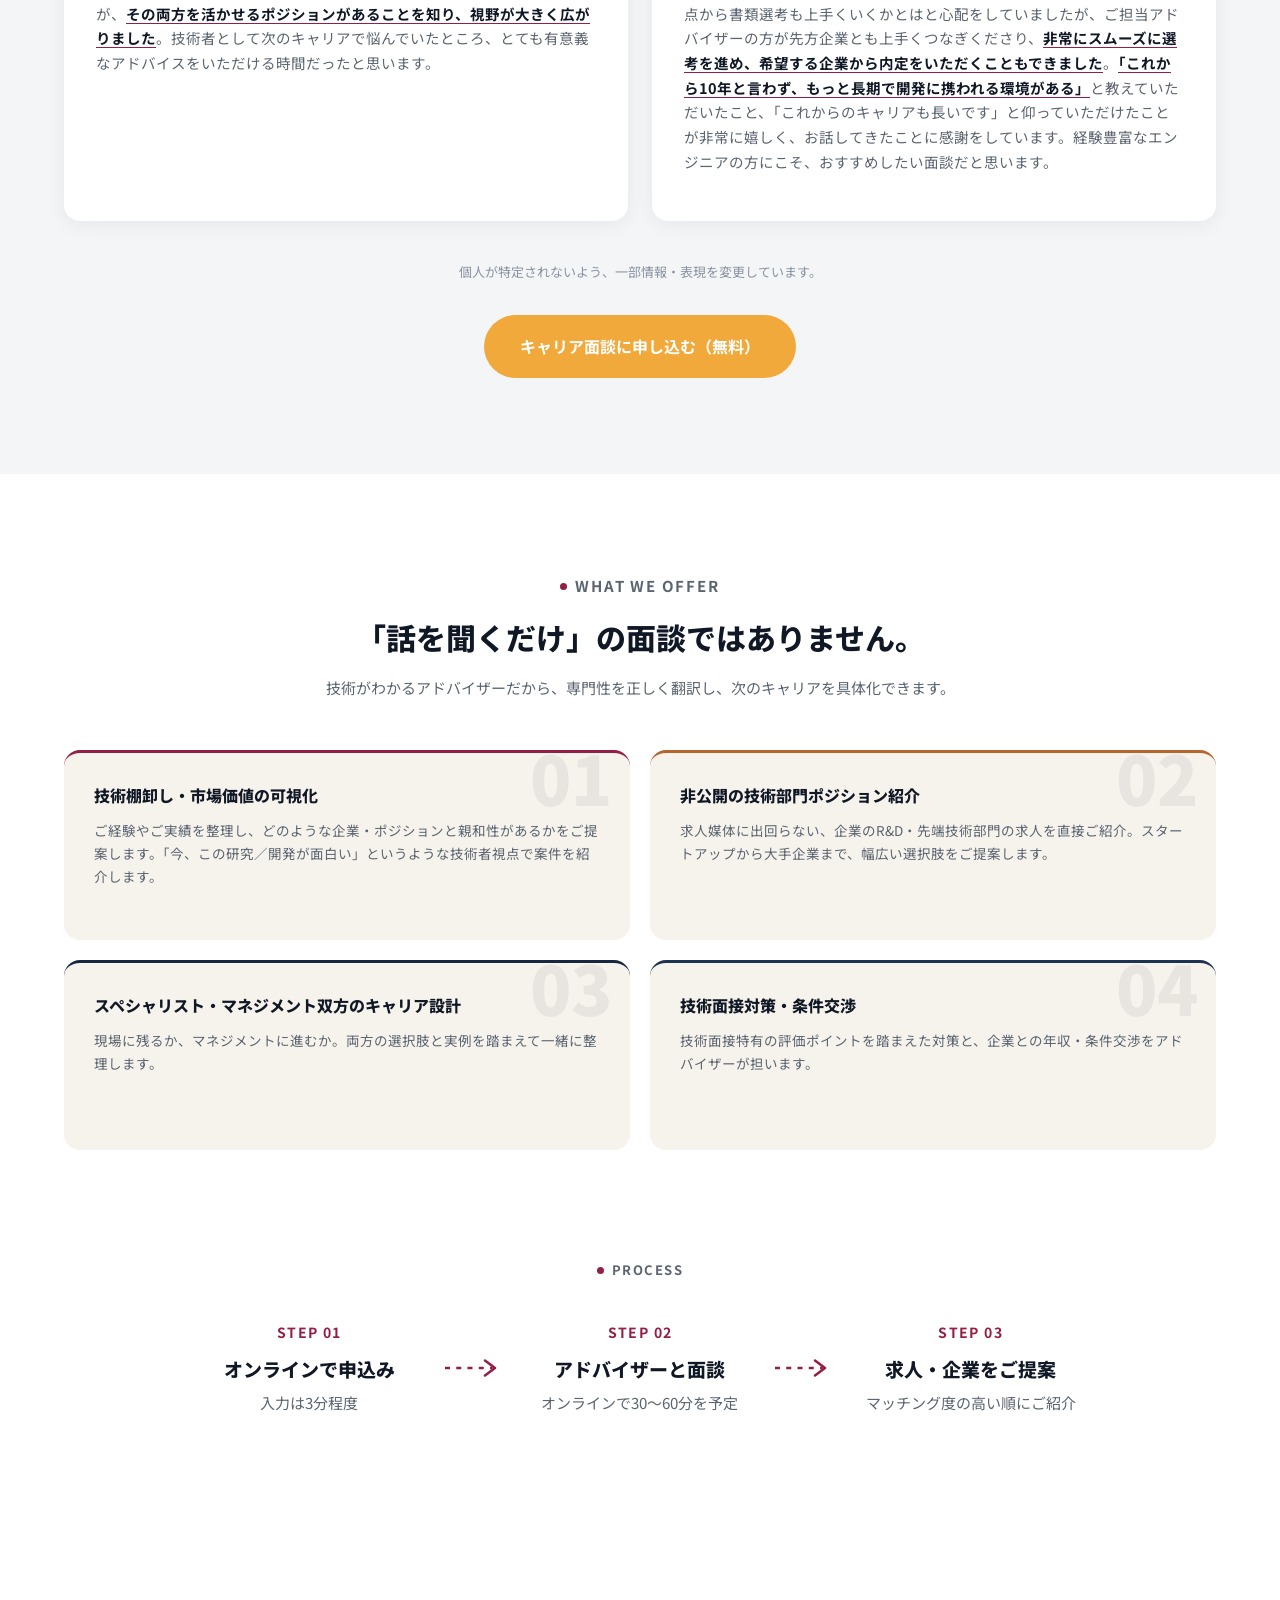
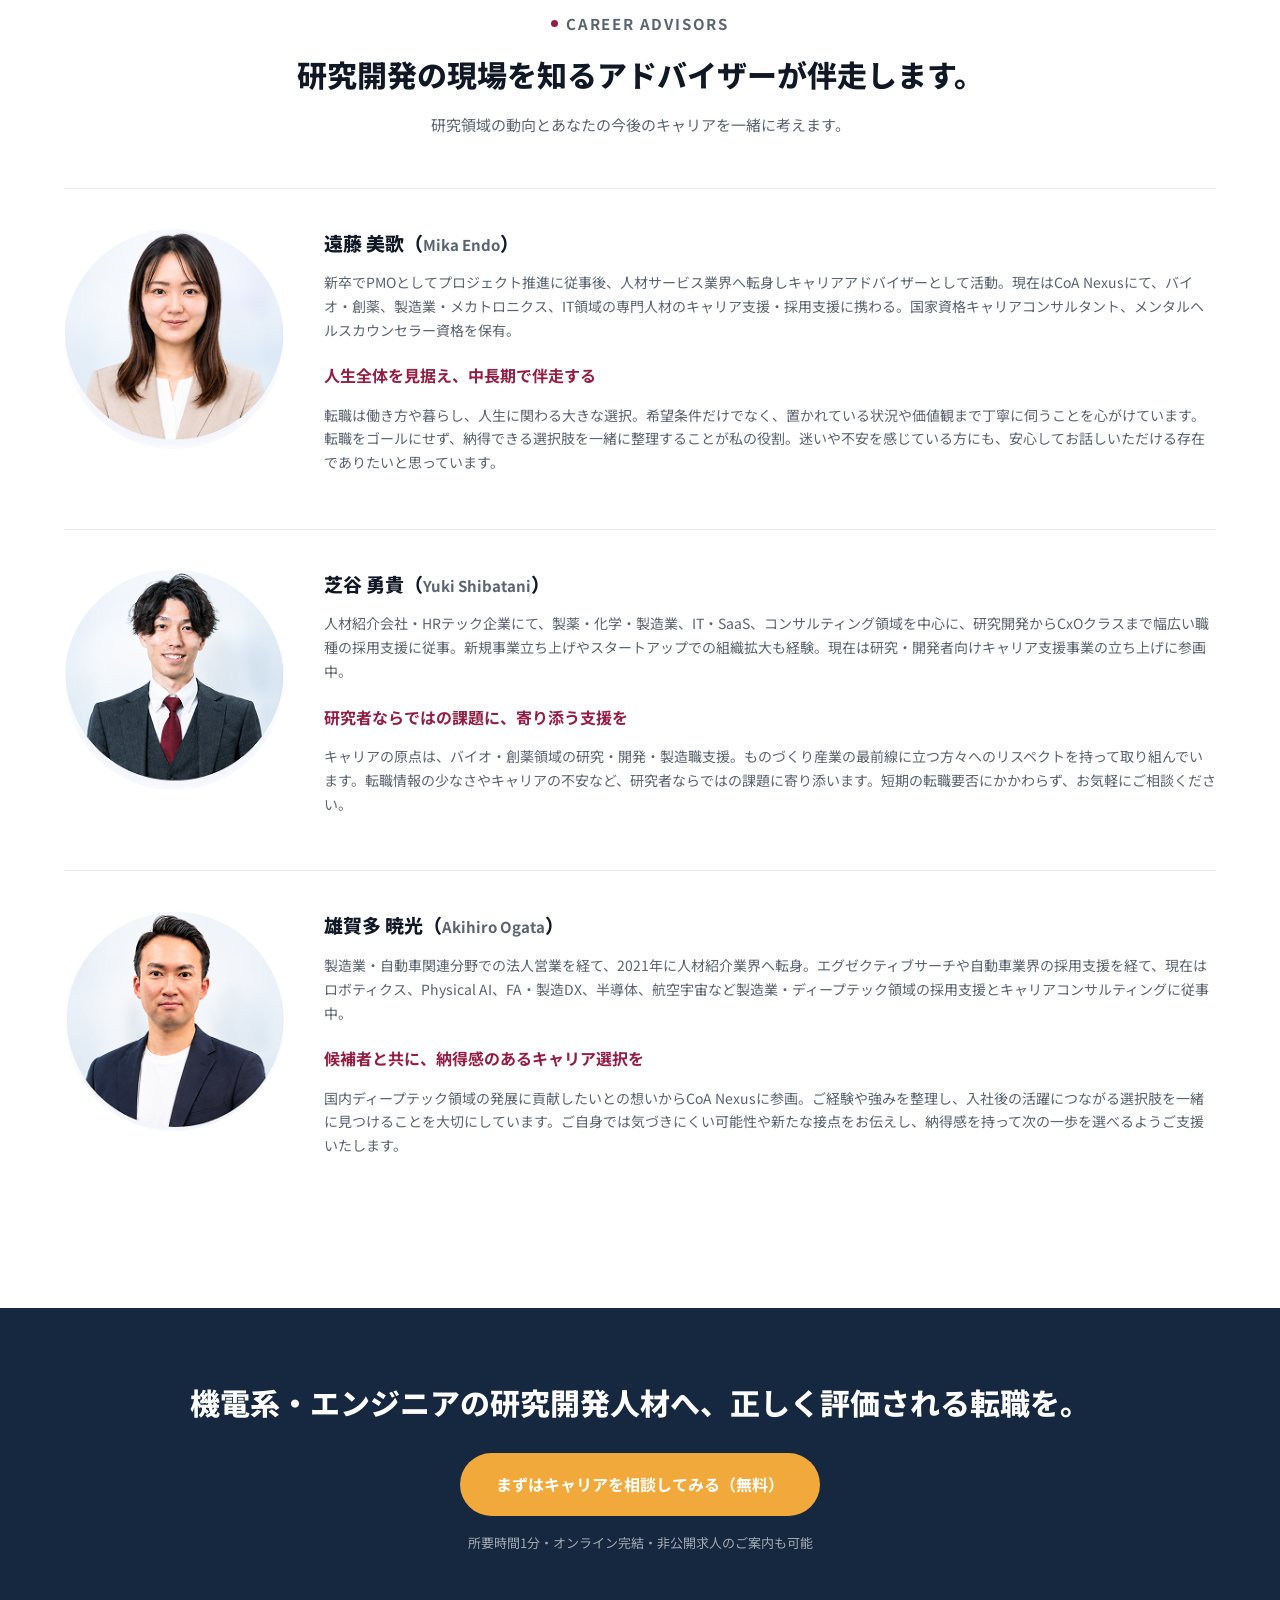
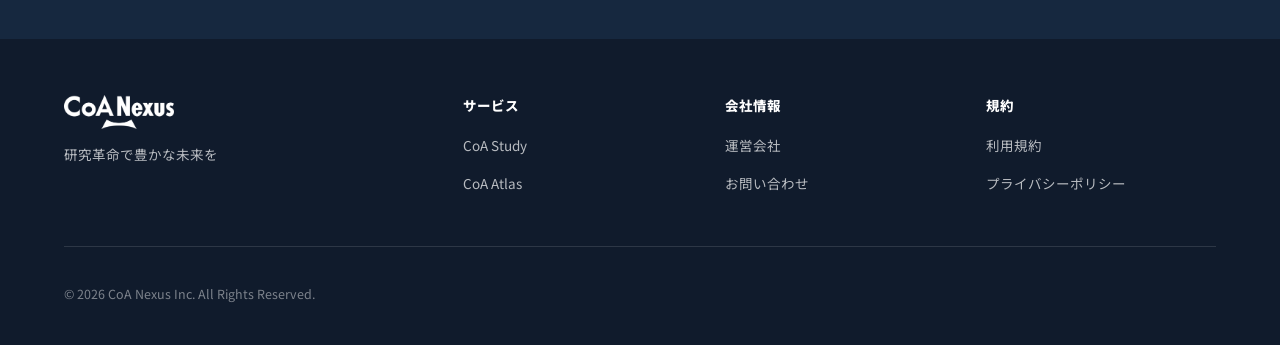
==== commit 82bc84ad: "Update index.html" ====
--- a/index.html
+++ b/index.html
@@ -3,13 +3,13 @@
 <head>
 <meta charset="UTF-8">
 <meta name="viewport" content="width=device-width, initial-scale=1.0">
-<title>CoA Career｜メカトロニクス領域特化のキャリアエージェント</title>
-<meta name="description" content="メカトロ研究開発人材へ、正しく評価される転職を。専門性を理解するパートナーと、次のキャリアへ。">
+<title>CoA Career｜機電系・エンジニア人材特化のキャリアエージェント</title>
+<meta name="description" content="機電系・エンジニアの研究開発人材へ、正しく評価される転職を。専門性を理解するパートナーと、次のキャリアへ。">
 
 <!-- OGP -->
 <meta property="og:type" content="website">
-<meta property="og:title" content="CoA Career｜メカトロニクス領域特化のキャリアエージェント">
-<meta property="og:description" content="メカトロ研究開発人材へ、正しく評価される転職を。専門性を理解するパートナーと、次のキャリアへ。">
+<meta property="og:title" content="CoA Career｜機電系・エンジニア人材特化のキャリアエージェント">
+<meta property="og:description" content="機電系・エンジニアの研究開発人材へ、正しく評価される転職を。専門性を理解するパートナーと、次のキャリアへ。">
 <meta property="og:url" content="https://coa-career.coastudy.workers.dev/">
 <meta property="og:image" content="https://coa-career.coastudy.workers.dev/assets/images/ogp.png">
 <meta property="og:site_name" content="CoA Career">
@@ -34,7 +34,7 @@
   <div class="container">
     <a class="brand" href="#top" aria-label="CoA Career トップへ">
       <img src="assets/images/coa-career-logo.png" alt="CoA Career" class="brand-logo-img">
-      <span class="brand-tagline">メカトロニクス領域特化のキャリアエージェント</span>
+      <span class="brand-tagline">機電系・エンジニア人材特化のキャリアエージェント</span>
     </a>
     <a class="btn btn-primary btn-primary--sm" href="form.html">無料でキャリア面談を予約</a>
   </div>
@@ -51,7 +51,7 @@
       <div class="container hero-inner">
         <div class="hero-copy">
           <p class="eyebrow">FOR MECHATRONICS RESEARCHERS</p>
-          <h1>メカトロ研究開発人材へ、<br>正しく評価される転職を。</h1>
+          <h1>機電系・エンジニアの研究開発人材へ、<br>正しく評価される転職を。</h1>
           <p class="lede">専門性を理解するパートナーと、次のキャリアへ。</p>
           <div class="hero-mobile-media">
             <!-- REPLACE: hero photo of advisor & candidate consultation, min 1200x900px -->
@@ -94,7 +94,7 @@
       <div class="section-head">
         <p class="eyebrow eyebrow--center">OPEN POSITIONS</p>
         <h2>ご紹介可能な求人</h2>
-        <p>メカトロニクス領域のキャリア支援や技術動向に精通した<br class="mobile-break">アドバイザーが、<br class="desktop-break">専門技術と志向を深く理解した上で、<br class="mobile-break">あなたの可能性を広げる求人をご提案します。</p>
+        <p>機電系・エンジニア領域のキャリア支援や技術動向に精通した<br class="mobile-break">アドバイザーが、<br class="desktop-break">専門技術と志向を深く理解した上で、<br class="mobile-break">あなたの可能性を広げる求人をご提案します。</p>
       </div>
 
       <div class="positions-scroller">
@@ -226,7 +226,7 @@
       <div class="section-head">
         <p class="eyebrow eyebrow--center">VOICE</p>
         <h2>キャリア面談を受けた方の声</h2>
-        <p>同じ「メカトロ領域」でも、悩みは十人十色。<br>年代もキャリアも異なる方々の、<br class="mobile-break">リアルな面談体験をご紹介します。</p>
+        <p>同じ「機電系・エンジニア領域」でも、悩みは十人十色。<br>年代もキャリアも異なる方々の、<br class="mobile-break">リアルな面談体験をご紹介します。</p>
       </div>
 
       <div class="voice-scroller">
@@ -392,7 +392,7 @@
   <!-- ============================== FINAL CTA ============================== -->
   <section class="final-cta" id="cta">
     <div class="container">
-      <h2>メカトロ研究開発人材へ、正しく評価される転職を。</h2>
+      <h2>機電系・エンジニアの研究開発人材へ、正しく評価される転職を。</h2>
       <a class="btn btn-primary btn-primary--lg" href="form.html">まずはキャリアを相談してみる（無料）</a>
       <p class="note">所要時間1分・オンライン完結・非公開求人のご案内も可能</p>
     </div>
--- a/css/style.css
+++ b/css/style.css
@@ -5,11 +5,14 @@
 @import url('https://fonts.googleapis.com/css2?family=Noto+Sans+JP:wght@400;500;600;700;800;900&display=swap');
 
 :root {
-  --color-primary: #F2A93B;
-  --color-primary-hover: #E4972A;
-  --color-primary-soft: #FDF4E7;
+  --color-primary: #941E44;
+  --color-primary-hover: #7A1837;
+  --color-primary-soft: #FBEEF1;
+  --color-offer-bg: #F6F2EC;
+  --color-cta: #F2A93B;
+  --color-cta-hover: #E4972A;
   --color-accent: #B5652D;
-  --color-maroon: #931D43;
+  --color-maroon: #941E44;
   --color-navy: #16283F;
   --color-navy-soft: #1E3350;
   --color-text: #101826;
@@ -111,11 +114,11 @@
   white-space: nowrap;
 }
 .btn-primary {
-  background: var(--color-primary);
+  background: var(--color-cta);
   color: #fff;
   padding: 16px 28px;
 }
-.btn-primary:hover { background: var(--color-primary-hover); transform: translateY(-1px); }
+.btn-primary:hover { background: var(--color-cta-hover); transform: translateY(-1px); }
 .btn-primary--sm { padding: 11px 22px; font-size: 14px; }
 .btn-primary--lg { padding: 18px 36px; font-size: 16px; }
 @media (max-width: 420px) {
@@ -273,6 +276,7 @@
   margin-top: 12px;
   font-size: 12.5px;
   color: var(--color-text-faint);
+  line-height: 1.6;
 }
 .hero-disclaimer a { color: var(--color-text-muted); text-decoration: underline; }
 .hero-disclaimer a:hover { color: var(--color-text); }
@@ -338,7 +342,7 @@
   .hero-inner {
     min-height: 0;
     display: block;
-    padding: 16px 0 16px;
+    padding: 4px 0 12px;
   }
   .hero-copy {
     max-width: none;
@@ -347,20 +351,19 @@
     text-align: center;
     align-items: center;
   }
-  .hero-copy .eyebrow { order: 1; margin-bottom: 6px; justify-content: center; align-self: center; }
-  .hero-copy h1 { order: 2; margin-bottom: 6px; font-size: clamp(24px, 6vw, 32px); line-height: 1.35; align-self: center; }
-  .hero-copy .lede { order: 3; margin-bottom: 0; font-size: 15px; align-self: center; }
-  .hero-copy .hero-mobile-media { order: 4; margin: 12px 0; align-self: stretch; }
-  .hero-copy .btn-primary--lg { order: 5; align-self: center; }
-  .hero-copy .hero-disclaimer { order: 6; margin-top: 8px; margin-bottom: 0; align-self: center; }
-  .hero-copy .hero-tags { order: 7; margin-top: 16px; margin-bottom: 0; gap: 6px; justify-content: center; align-self: stretch; }
-  .hero-copy .hero-partners { order: 8; align-self: stretch; }
-  .hero-tags li { background: var(--color-bg-light); padding: 6px 12px; font-size: 12px; }
+  .hero-copy .eyebrow { order: 1; margin-bottom: 3px; justify-content: center; align-self: center; }
+  .hero-copy h1 { order: 2; margin-bottom: 3px; font-size: clamp(24px, 6vw, 32px); line-height: 1.3; align-self: center; }
+  .hero-copy .lede { order: 3; margin-bottom: 0; font-size: 14px; align-self: center; }
+  .hero-copy .hero-mobile-media { order: 4; margin: 10px 0; align-self: stretch; }
+  .hero-copy .hero-tags { order: 5; margin-top: 0; margin-bottom: 10px; gap: 5px; justify-content: center; align-self: stretch; }
+  .hero-copy .btn-primary--lg { order: 6; align-self: center; }
+  .hero-copy .hero-disclaimer { order: 7; margin-top: 8px; margin-bottom: 0; font-size: 10.5px; align-self: center; }
+  .hero-copy .hero-partners { order: 8; margin-top: 14px; align-self: stretch; }
+  .hero-tags li { background: var(--color-bg-light); padding: 4px 9px; font-size: 10.5px; }
   .btn-primary--lg { padding: 14px 24px; }
   .hero-partners { max-width: none; background: #fff; border: 1px solid var(--color-border); margin-top: 16px; padding: 12px 14px; }
   .hero-mobile-media {
     display: block;
-    border-radius: var(--radius-md);
     overflow: hidden;
   }
   .hero-mobile-media img {
@@ -422,7 +425,7 @@
   text-overflow: ellipsis;
 }
 .job-card h3 {
-  color: var(--color-accent);
+  color: var(--color-text);
   font-size: 17px;
   line-height: 1.5;
   margin-bottom: 18px;
@@ -518,35 +521,56 @@
 .voice-card {
   background: #fff;
   border-radius: var(--radius-md);
-  border-top: 3px solid var(--color-primary);
   padding: 32px;
   box-shadow: var(--shadow-card);
 }
 .voice-head {
   margin-bottom: 18px;
 }
-.voice-role { font-weight: 800; font-size: 19px; }
+.voice-role {
+  display: inline-flex;
+  align-items: center;
+  font-weight: 700;
+  font-size: 13px;
+  letter-spacing: .01em;
+  color: var(--color-maroon);
+  background: var(--color-primary-soft);
+  padding: 6px 14px;
+  border-radius: var(--radius-pill);
+}
 .voice-quote {
-  color: var(--color-accent);
-  font-weight: 700;
-  font-size: 16px;
+  color: var(--color-text);
+  font-weight: 800;
+  font-size: 17px;
+  line-height: 1.6;
   margin-bottom: 14px;
+  padding-left: 14px;
+  border-left: 3px solid var(--color-primary);
 }
 .voice-body { color: var(--color-text-muted); font-size: 14.5px; }
-.voice-body strong { color: var(--color-text); font-weight: 700; }
+.voice-body strong {
+  color: var(--color-text);
+  font-weight: 700;
+  text-decoration: underline;
+  text-decoration-color: var(--color-primary);
+  text-underline-offset: 3px;
+}
 .voice-footnote { text-align: center; font-size: 13px; color: var(--color-text-faint); margin-bottom: 32px; }
 .voice-cta { text-align: center; }
+
+.voice-readmore { display: none; }
+.voice-nav { display: none; }
 
 @media (max-width: 800px) {
   .voice-grid {
     display: grid;
     grid-template-columns: none;
     grid-auto-flow: column;
-    grid-auto-columns: minmax(84%, 1fr);
+    grid-auto-columns: minmax(94%, 1fr);
     gap: 14px;
     overflow-x: auto;
     scroll-snap-type: x mandatory;
-    margin: 0 -24px 24px;
+    margin: 0 -24px;
     padding: 0 24px 8px;
     scroll-padding-left: 24px;
     scrollbar-width: none;
@@ -554,11 +578,43 @@
   .voice-grid::-webkit-scrollbar { display: none; }
   .voice-card { scroll-snap-align: start; padding: 20px; }
   .voice-head { margin-bottom: 12px; }
-  .voice-quote { margin-bottom: 10px; }
+  .voice-quote { margin-bottom: 10px; font-size: 16px; }
   .voice-footnote { margin-bottom: 20px; }
+
+  .voice-body {
+    display: -webkit-box;
+    -webkit-box-orient: vertical;
+    -webkit-line-clamp: 4;
+    overflow: hidden;
+  }
+  .voice-body.is-expanded {
+    display: block;
+    -webkit-line-clamp: unset;
+    overflow: visible;
+  }
+  .voice-readmore {
+    display: inline-flex;
+    align-items: center;
+    gap: 4px;
+    margin-top: 10px;
+    font-size: 12.5px;
+    font-weight: 700;
+    color: var(--color-accent);
+    background: none;
+    border: none;
+    padding: 0;
+    cursor: pointer;
+    text-decoration: underline;
+  }
+  .voice-nav {
+    display: flex;
+    justify-content: center;
+    gap: 12px;
+    margin-top: 16px;
+  }
 }
 @media (max-width: 480px) {
-  .voice-grid { margin: 0 -18px 20px; padding: 0 18px 8px; scroll-padding-left: 18px; }
+  .voice-grid { margin: 0 -18px; padding: 0 18px 8px; scroll-padding-left: 18px; }
 }
 
 /* ==========================================================================
@@ -567,28 +623,55 @@
 .offer { padding: 96px 0; }
 .offer-grid {
   display: grid;
-  grid-template-columns: repeat(4, 1fr);
-  gap: 24px;
-  align-items: start;
+  grid-template-columns: repeat(2, 1fr);
+  gap: 20px;
 }
 .offer-card {
-  background: var(--color-primary-soft);
+  position: relative;
+  overflow: hidden;
+  background: var(--color-offer-bg);
   border-radius: var(--radius-md);
-  padding: 28px 24px 22px;
-}
-.offer-card h3 { font-size: 16px; margin-bottom: 10px; }
-.offer-card p { font-size: 13.5px; color: var(--color-text-muted); margin: 0; }
-.offer-card h3.nowrap-heading { white-space: nowrap; }
+  border-top: 3px solid var(--color-primary);
+  padding: 30px 30px 26px;
+  display: flex;
+  flex-direction: column;
+  justify-content: flex-start;
+  gap: 12px;
+  min-height: 190px;
+}
+.offer-card:nth-child(2) { border-top-color: var(--color-accent); }
+.offer-card:nth-child(3) { border-top-color: var(--color-navy); }
+.offer-card:nth-child(4) { border-top-color: var(--color-navy-soft); }
+.offer-card .offer-num {
+  position: absolute;
+  top: -10px;
+  right: 18px;
+  font-size: 68px;
+  font-weight: 900;
+  line-height: 1;
+  color: rgba(16, 24, 38, 0.06);
+  pointer-events: none;
+  user-select: none;
+}
+.offer-card h3 {
+  position: relative;
+  font-size: 16px;
+  white-space: nowrap;
+  margin: 0;
+}
+.offer-card p { position: relative; font-size: 13.5px; color: var(--color-text-muted); margin: 0; }
 
 @media (max-width: 900px) {
-  .offer-grid { grid-template-columns: 1fr 1fr; gap: 12px; }
-  .offer-card { padding: 18px 16px 14px; }
-}
-@media (max-width: 520px) {
-  .offer-grid { grid-template-columns: 1fr; }
-}
-@media (max-width: 380px) {
-  .offer-card h3.nowrap-heading { font-size: 14.5px; }
+  .offer-card h3 { font-size: 15px; }
+}
+@media (max-width: 600px) {
+  .offer-grid { grid-template-columns: 1fr; gap: 14px; }
+  .offer-card { min-height: 0; padding: 24px 22px 20px; }
+  .offer-card .offer-num { font-size: 54px; }
+  .offer-card h3 { font-size: 13px; }
+}
+@media (max-width: 360px) {
+  .offer-card h3 { font-size: 12px; }
 }
 
 /* ==========================================================================
@@ -666,6 +749,9 @@
   }
   .advisor-photo { width: 180px; height: 180px; margin: 0 auto; }
   .advisor-name { font-size: 17px; margin-bottom: 8px; }
+  .advisor-bio,
+  .advisor-quote,
+  .advisor-message { text-align: left; }
   .advisor-bio { margin-bottom: 14px; }
   .advisor-quote { margin-bottom: 6px; }
 }
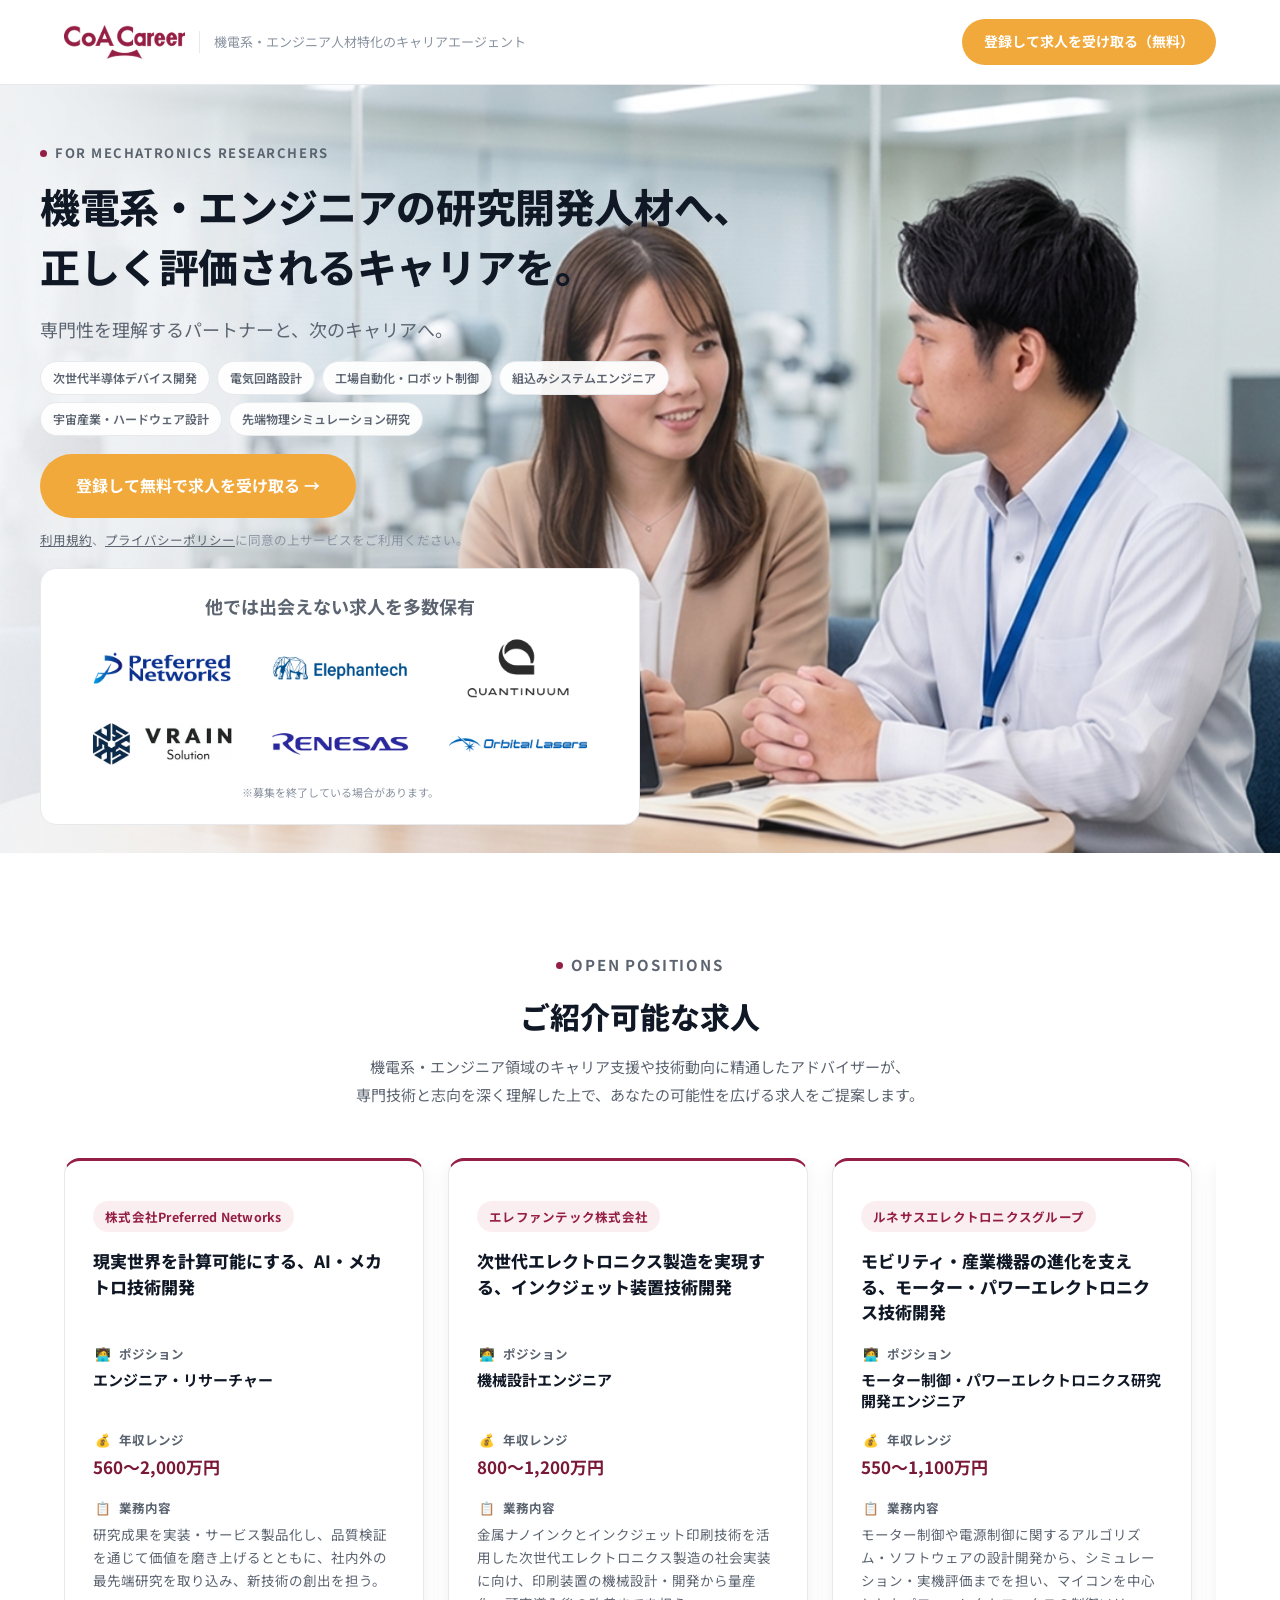
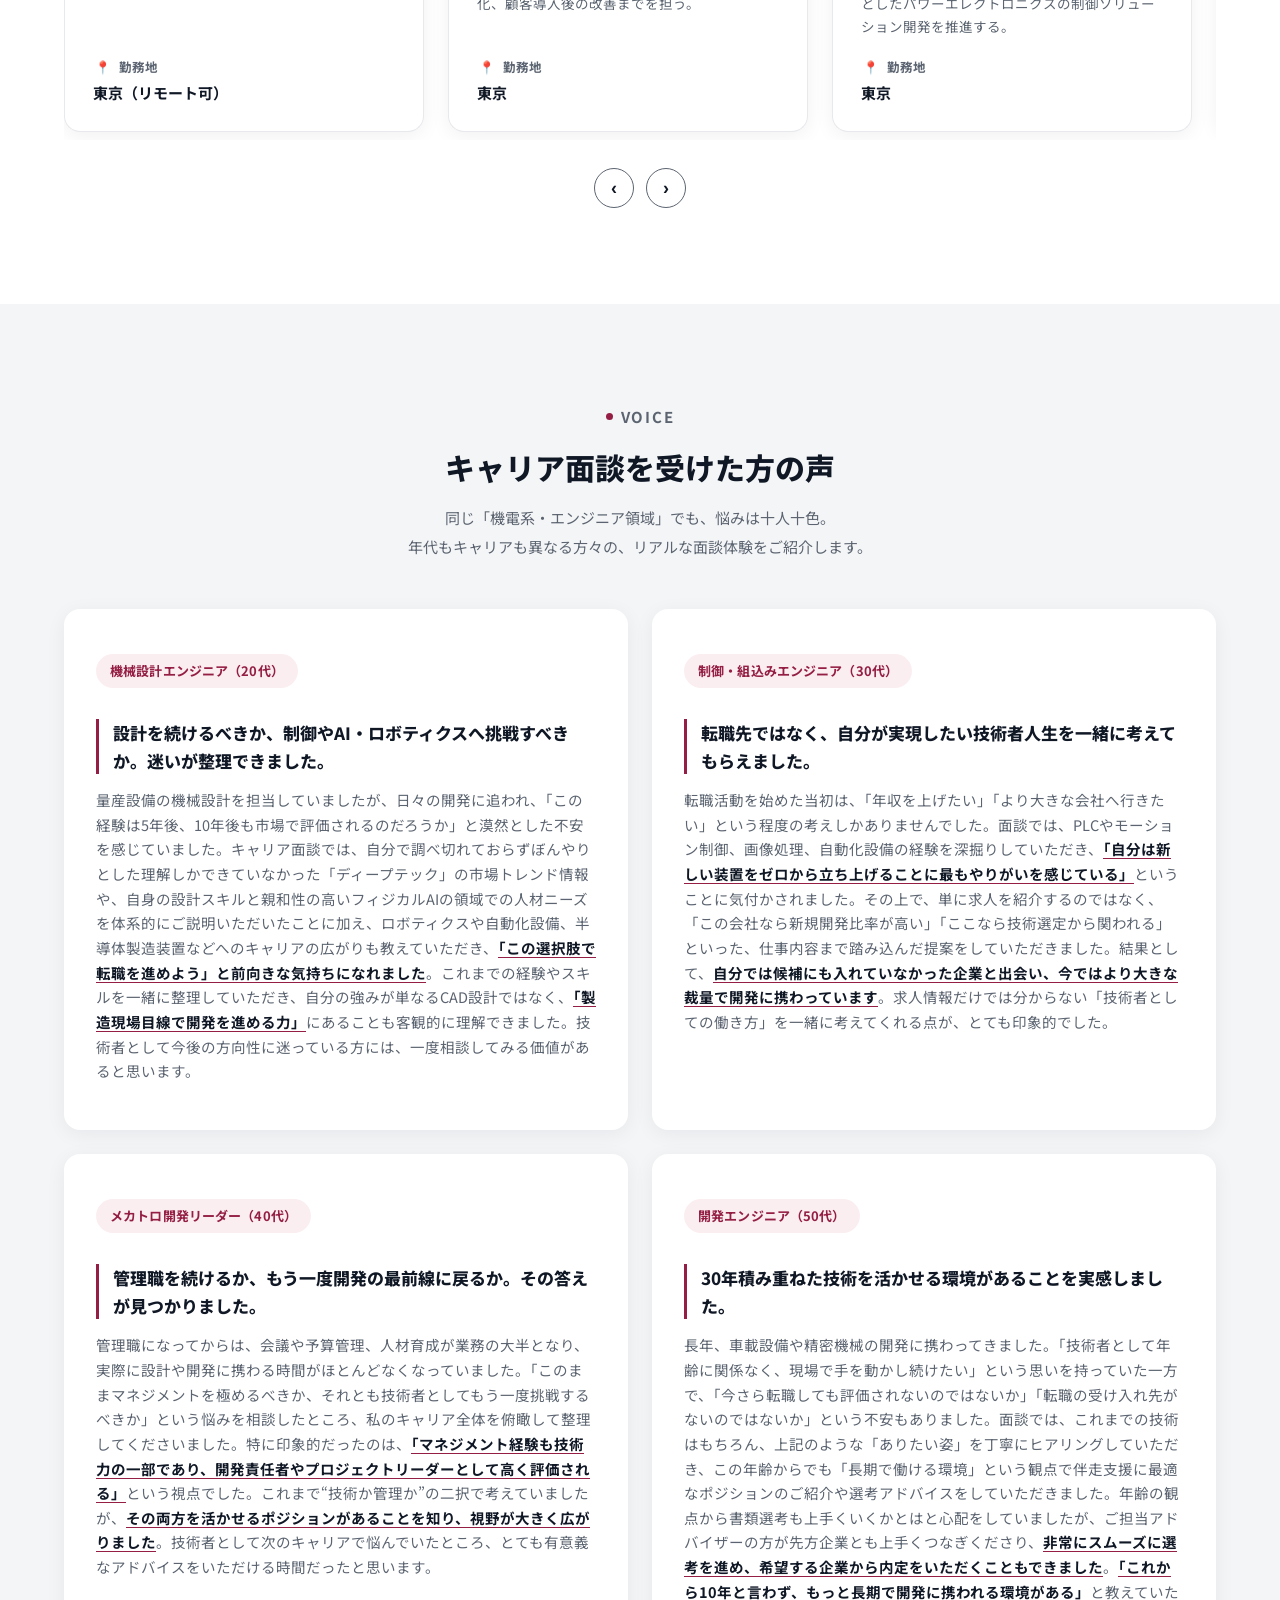
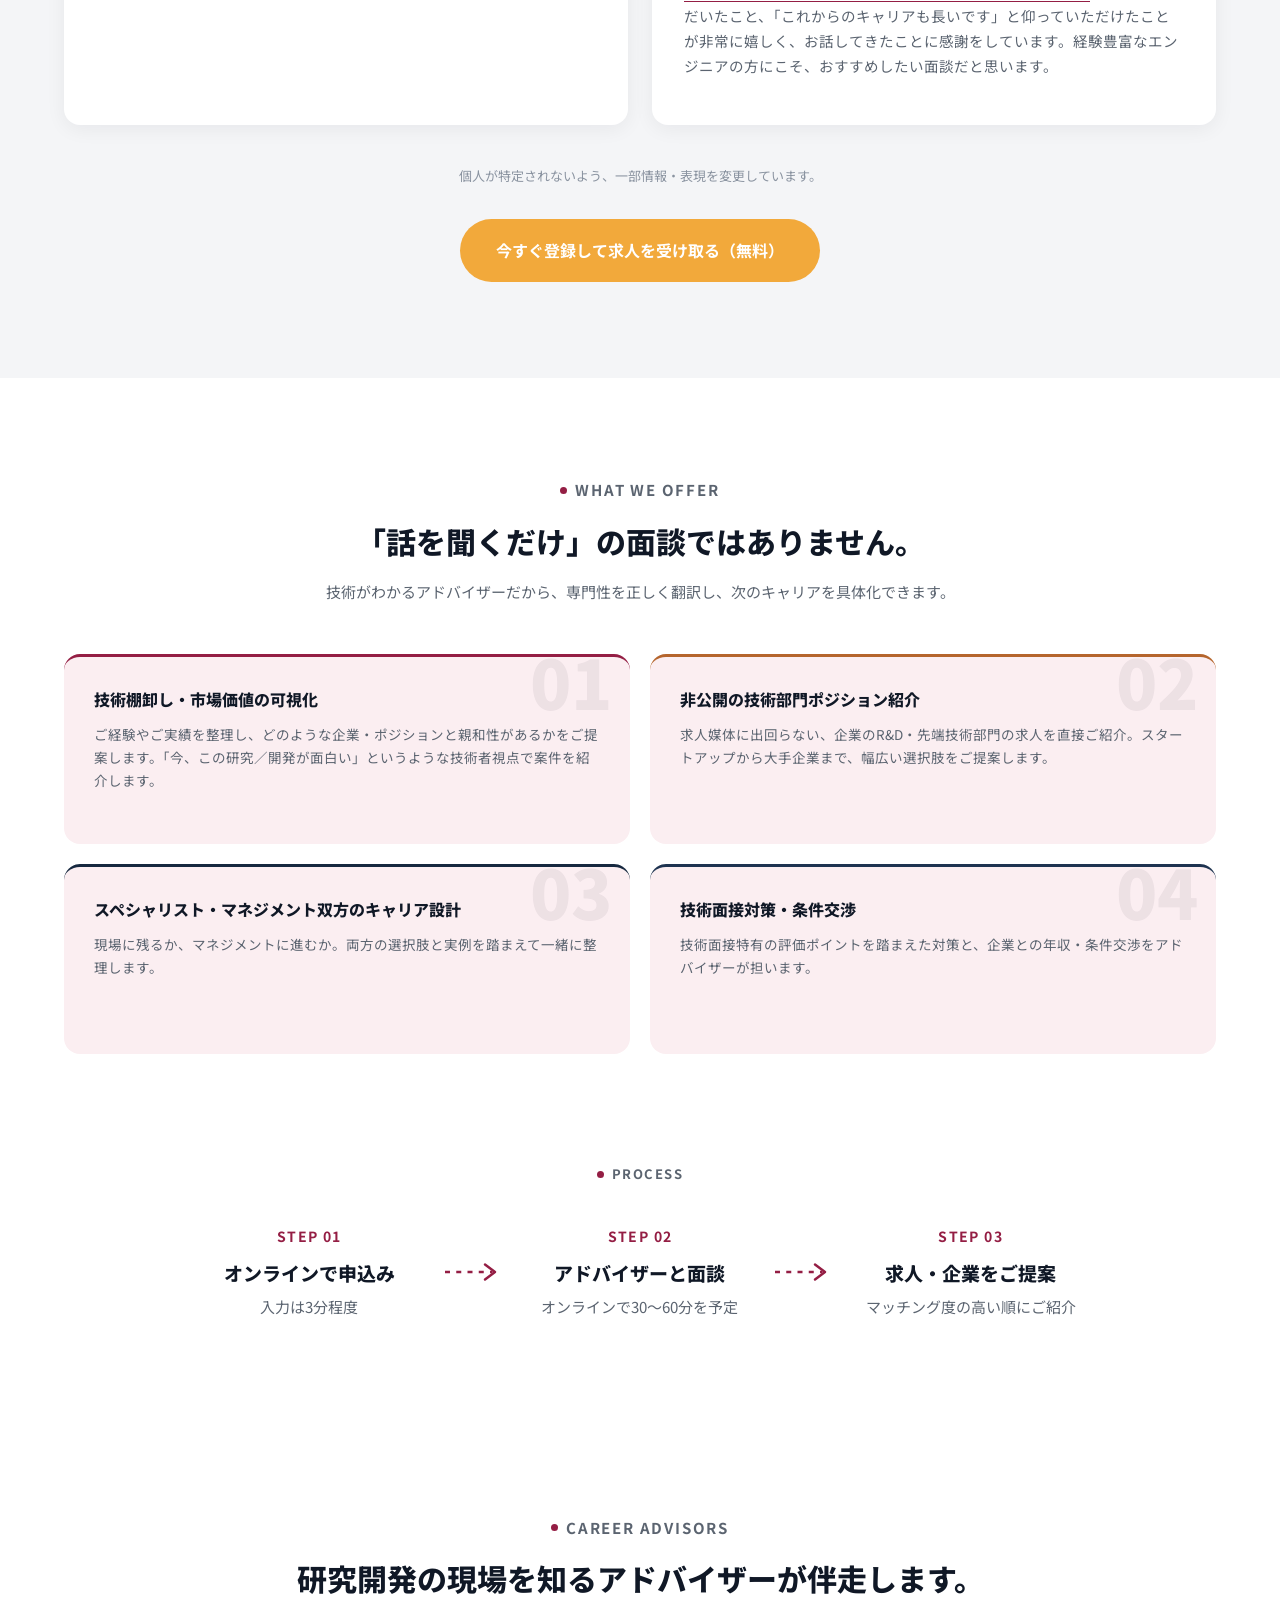
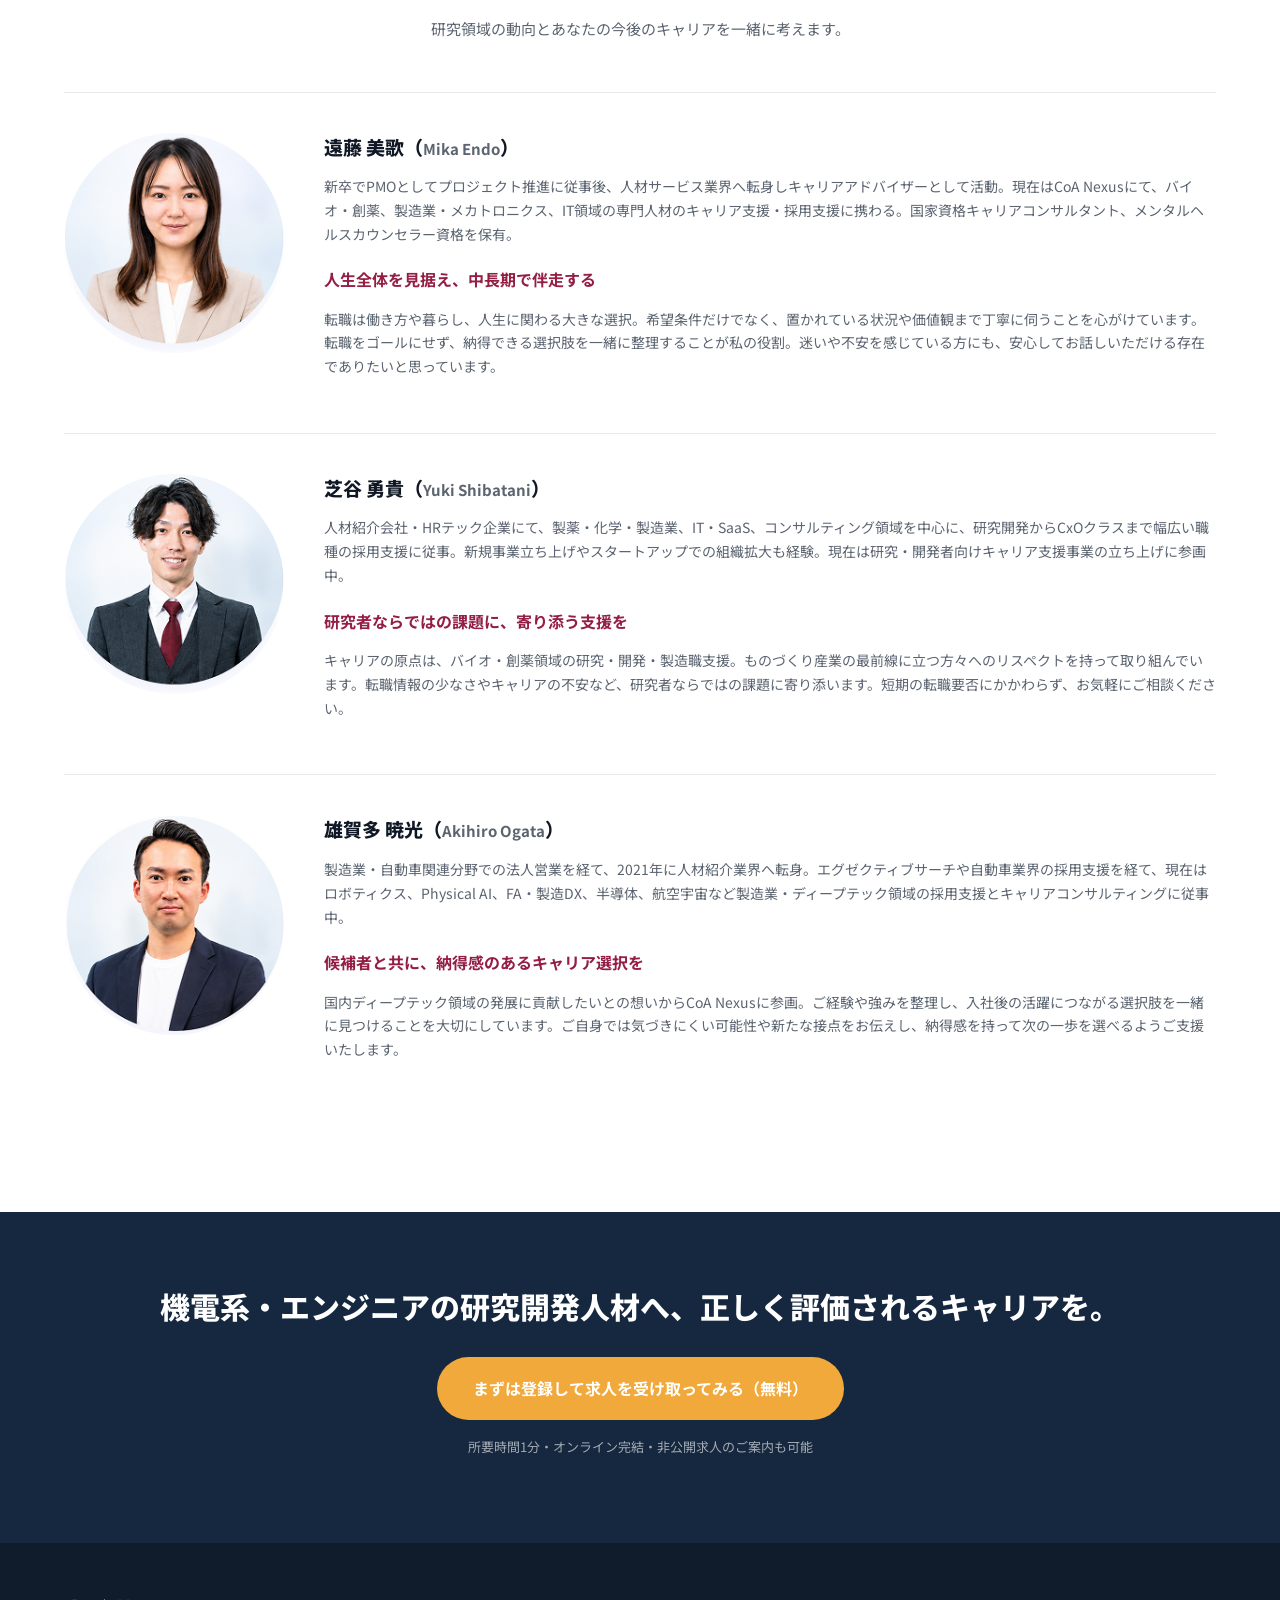
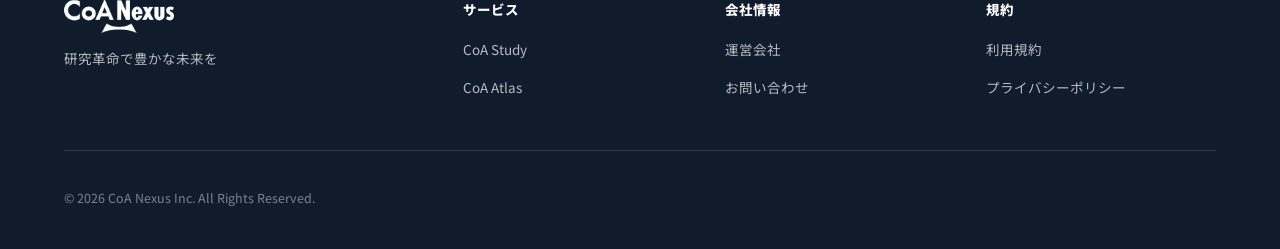
==== commit 8aa4b5bc: "Add files via upload" ====
--- a/index.html
+++ b/index.html
@@ -4,21 +4,18 @@
 <meta charset="UTF-8">
 <meta name="viewport" content="width=device-width, initial-scale=1.0">
 <title>CoA Career｜機電系・エンジニア人材特化のキャリアエージェント</title>
-<meta name="description" content="機電系・エンジニアの研究開発人材へ、正しく評価される転職を。専門性を理解するパートナーと、次のキャリアへ。">
-
+<meta name="description" content="機電系・エンジニアの研究開発人材へ、正しく評価されるキャリアを。専門性を理解するパートナーと、次のキャリアへ。">
 <!-- OGP -->
 <meta property="og:type" content="website">
 <meta property="og:title" content="CoA Career｜機電系・エンジニア人材特化のキャリアエージェント">
-<meta property="og:description" content="機電系・エンジニアの研究開発人材へ、正しく評価される転職を。専門性を理解するパートナーと、次のキャリアへ。">
+<meta property="og:description" content="機電系・エンジニアの研究開発人材へ、正しく評価されるキャリアを。専門性を理解するパートナーと、次のキャリアへ。">
 <meta property="og:url" content="https://coa-career.coastudy.workers.dev/">
 <meta property="og:image" content="https://coa-career.coastudy.workers.dev/assets/images/ogp.png">
 <meta property="og:site_name" content="CoA Career">
 <meta property="og:locale" content="ja_JP">
 <meta name="twitter:card" content="summary_large_image">
-
 <link rel="icon" href="data:,">
 <link rel="stylesheet" href="css/style.css">
-
 <!-- Google Tag Manager -->
 <script>(function(w,d,s,l,i){w[l]=w[l]||[];w[l].push({'gtm.start': new Date().getTime(),event:'gtm.js'});var f=d.getElementsByTagName(s)[0], j=d.createElement(s),dl=l!='dataLayer'?'&l='+l:'';j.async=true;j.src= 'https://www.googletagmanager.com/gtm.js?id='+i+dl;f.parentNode.insertBefore(j,f); })(window,document,'script','dataLayer','GTM-PHVKW5G4');</script>
 <!-- End Google Tag Manager -->
@@ -28,7 +25,6 @@
 <noscript><iframe src="https://www.googletagmanager.com/ns.html?id=GTM-PHVKW5G4" height="0" width="0" style="display:none;visibility:hidden"></iframe></noscript>
 <!-- End Google Tag Manager (noscript) -->
 <a class="skip-link" href="#main">本文へスキップ</a>
-
 <!-- ============================== HEADER ============================== -->
 <header class="site-header">
   <div class="container">
@@ -36,12 +32,10 @@
       <img src="assets/images/coa-career-logo.png" alt="CoA Career" class="brand-logo-img">
       <span class="brand-tagline">機電系・エンジニア人材特化のキャリアエージェント</span>
     </a>
-    <a class="btn btn-primary btn-primary--sm" href="form.html">無料でキャリア面談を予約</a>
+    <a class="btn btn-primary btn-primary--sm" href="form.html">登録して求人を受け取る（無料）</a>
   </div>
 </header>
-
 <main id="main">
-
   <!-- ============================== HERO ============================== -->
   <section class="hero" id="top">
     <div class="hero-frame">
@@ -51,7 +45,7 @@
       <div class="container hero-inner">
         <div class="hero-copy">
           <p class="eyebrow">FOR MECHATRONICS RESEARCHERS</p>
-          <h1>機電系・エンジニアの研究開発人材へ、<br>正しく評価される転職を。</h1>
+          <h1>機電系・エンジニアの研究開発人材へ、<br>正しく評価されるキャリアを。</h1>
           <p class="lede">専門性を理解するパートナーと、次のキャリアへ。</p>
           <div class="hero-mobile-media">
             <!-- REPLACE: hero photo of advisor & candidate consultation, min 1200x900px -->
@@ -65,11 +59,10 @@
             <li>宇宙産業・ハードウェア設計</li>
             <li>先端物理シミュレーション研究</li>
           </ul>
-          <a class="btn btn-primary btn-primary--lg" href="form.html">無料でキャリア面談を予約する →</a>
+          <a class="btn btn-primary btn-primary--lg" href="form.html">登録して無料で求人を受け取る →</a>
           <p class="hero-disclaimer">
             <a href="https://coanexus.notion.site/CoA-Atlas-Term-of-use-2e3ff5fbba778032b6f7fdac0cae8392" target="_blank" rel="noopener">利用規約</a>、<a href="https://coanexus.notion.site/CoA-Atlas-Privacy-Policy-2e3ff5fbba7780a3a47cd256a6d92a51" target="_blank" rel="noopener">プライバシーポリシー</a>に同意の上サービスをご利用ください。
           </p>
-
           <div class="hero-partners">
             <p class="hero-partners-label">他では出会えない求人を多数保有</p>
             <div class="hero-partners-row">
@@ -87,7 +80,6 @@
       </div>
     </div>
   </section>
-
   <!-- ========================== OPEN POSITIONS ========================== -->
   <section class="positions" id="positions">
     <div class="container">
@@ -96,10 +88,8 @@
         <h2>ご紹介可能な求人</h2>
         <p>機電系・エンジニア領域のキャリア支援や技術動向に精通した<br class="mobile-break">アドバイザーが、<br class="desktop-break">専門技術と志向を深く理解した上で、<br class="mobile-break">あなたの可能性を広げる求人をご提案します。</p>
       </div>
-
       <div class="positions-scroller">
         <div class="positions-track" id="positionsTrack" tabindex="0" aria-label="求人一覧（横スクロール）">
-
           <a class="job-card" href="form.html" data-job="Preferred Networks">
             <p class="company">株式会社Preferred Networks</p>
             <h3>現実世界を計算可能にする、AI・メカトロ技術開発</h3>
@@ -110,7 +100,6 @@
               <div class="field"><dt><span class="field-icon">📍</span>勤務地</dt><dd>東京（リモート可）</dd></div>
             </dl>
           </a>
-
           <a class="job-card" href="form.html" data-job="Elephantech">
             <p class="company">エレファンテック株式会社</p>
             <h3>次世代エレクトロニクス製造を実現する、インクジェット装置技術開発</h3>
@@ -121,7 +110,6 @@
               <div class="field"><dt><span class="field-icon">📍</span>勤務地</dt><dd>東京</dd></div>
             </dl>
           </a>
-
           <a class="job-card" href="form.html" data-job="Renesas">
             <p class="company">ルネサスエレクトロニクスグループ</p>
             <h3>モビリティ・産業機器の進化を支える、モーター・パワーエレクトロニクス技術開発</h3>
@@ -132,7 +120,6 @@
               <div class="field"><dt><span class="field-icon">📍</span>勤務地</dt><dd>東京</dd></div>
             </dl>
           </a>
-
           <a class="job-card" href="form.html" data-job="VRAIN Solution">
             <p class="company">株式会社VRAIN Solution</p>
             <h3>製造現場の自動化を実現する、AI・FA技術開発</h3>
@@ -143,7 +130,6 @@
               <div class="field"><dt><span class="field-icon">📍</span>勤務地</dt><dd>東京</dd></div>
             </dl>
           </a>
-
           <a class="job-card" href="form.html" data-job="OptQC">
             <p class="company">OptQC株式会社</p>
             <h3>光量子コンピュータの実用化を加速する、光学・ハードウェア技術開発</h3>
@@ -154,7 +140,6 @@
               <div class="field"><dt><span class="field-icon">📍</span>勤務地</dt><dd>東京（リモート可）</dd></div>
             </dl>
           </a>
-
           <a class="job-card" href="form.html" data-job="Orbital Lasers">
             <p class="company">株式会社Orbital Lasers</p>
             <h3>宇宙空間の高精度観測を実現する、衛星搭載FPGA技術開発</h3>
@@ -165,7 +150,6 @@
               <div class="field"><dt><span class="field-icon">📍</span>勤務地</dt><dd>神奈川</dd></div>
             </dl>
           </a>
-
           <a class="job-card" href="form.html" data-job="Quantinuum">
             <p class="company">クオンティニュアム株式会社</p>
             <h3>量子コンピュータの実用化を支える、ハードウェア研究開発</h3>
@@ -176,7 +160,6 @@
               <div class="field"><dt><span class="field-icon">📍</span>勤務地</dt><dd>埼玉</dd></div>
             </dl>
           </a>
-
           <a class="job-card" href="form.html" data-job="Omron">
             <p class="company">オムロン株式会社</p>
             <h3>次世代エネルギー社会を支える、パワーエレクトロニクス技術開発</h3>
@@ -187,7 +170,6 @@
               <div class="field"><dt><span class="field-icon">📍</span>勤務地</dt><dd>京都</dd></div>
             </dl>
           </a>
-
           <a class="job-card" href="form.html" data-job="Fujikura">
             <p class="company">株式会社フジクラ</p>
             <h3>次世代ものづくりを実現する、生産設備・機械技術開発</h3>
@@ -198,7 +180,6 @@
               <div class="field"><dt><span class="field-icon">📍</span>勤務地</dt><dd>千葉</dd></div>
             </dl>
           </a>
-
           <a class="job-card" href="form.html" data-job="Sun Metalon">
             <p class="company">Sun Metalon Inc.</p>
             <h3>金属資源循環を再構築する、産業用装置の電気・制御技術開発</h3>
@@ -209,9 +190,7 @@
               <div class="field"><dt><span class="field-icon">📍</span>勤務地</dt><dd>神奈川</dd></div>
             </dl>
           </a>
-
-        </div>
-
+        </div>
         <div class="scroller-nav">
           <button class="scroller-btn" id="scrollPrev" type="button" aria-label="前の求人を見る">‹</button>
           <button class="scroller-btn" id="scrollNext" type="button" aria-label="次の求人を見る">›</button>
@@ -219,7 +198,6 @@
       </div>
     </div>
   </section>
-
   <!-- ============================== VOICE =============================== -->
   <section class="voice" id="voice">
     <div class="container">
@@ -228,7 +206,6 @@
         <h2>キャリア面談を受けた方の声</h2>
         <p>同じ「機電系・エンジニア領域」でも、悩みは十人十色。<br>年代もキャリアも異なる方々の、<br class="mobile-break">リアルな面談体験をご紹介します。</p>
       </div>
-
       <div class="voice-scroller">
         <div class="voice-grid" id="voiceTrack">
           <article class="voice-card">
@@ -239,7 +216,6 @@
             <p class="voice-body">量産設備の機械設計を担当していましたが、日々の開発に追われ、「この経験は5年後、10年後も市場で評価されるのだろうか」と漠然とした不安を感じていました。キャリア面談では、自分で調べ切れておらずぼんやりとした理解しかできていなかった「ディープテック」の市場トレンド情報や、自身の設計スキルと親和性の高いフィジカルAIの領域での人材ニーズを体系的にご説明いただいたことに加え、ロボティクスや自動化設備、半導体製造装置などへのキャリアの広がりも教えていただき、<strong>「この選択肢で転職を進めよう」と前向きな気持ちになれました</strong>。これまでの経験やスキルを一緒に整理していただき、自分の強みが単なるCAD設計ではなく、<strong>「製造現場目線で開発を進める力」</strong>にあることも客観的に理解できました。技術者として今後の方向性に迷っている方には、一度相談してみる価値があると思います。</p>
             <button class="voice-readmore" type="button">続きを読む</button>
           </article>
-
           <article class="voice-card">
             <div class="voice-head">
               <p class="voice-role">制御・組込みエンジニア（30代）</p>
@@ -248,7 +224,6 @@
             <p class="voice-body">転職活動を始めた当初は、「年収を上げたい」「より大きな会社へ行きたい」という程度の考えしかありませんでした。面談では、PLCやモーション制御、画像処理、自動化設備の経験を深掘りしていただき、<strong>「自分は新しい装置をゼロから立ち上げることに最もやりがいを感じている」</strong>ということに気付かされました。その上で、単に求人を紹介するのではなく、「この会社なら新規開発比率が高い」「ここなら技術選定から関われる」といった、仕事内容まで踏み込んだ提案をしていただきました。結果として、<strong>自分では候補にも入れていなかった企業と出会い、今ではより大きな裁量で開発に携わっています</strong>。求人情報だけでは分からない「技術者としての働き方」を一緒に考えてくれる点が、とても印象的でした。</p>
             <button class="voice-readmore" type="button">続きを読む</button>
           </article>
-
           <article class="voice-card">
             <div class="voice-head">
               <p class="voice-role">メカトロ開発リーダー（40代）</p>
@@ -257,7 +232,6 @@
             <p class="voice-body">管理職になってからは、会議や予算管理、人材育成が業務の大半となり、実際に設計や開発に携わる時間がほとんどなくなっていました。「このままマネジメントを極めるべきか、それとも技術者としてもう一度挑戦するべきか」という悩みを相談したところ、私のキャリア全体を俯瞰して整理してくださいました。特に印象的だったのは、<strong>「マネジメント経験も技術力の一部であり、開発責任者やプロジェクトリーダーとして高く評価される」</strong>という視点でした。これまで“技術か管理か”の二択で考えていましたが、<strong>その両方を活かせるポジションがあることを知り、視野が大きく広がりました</strong>。技術者として次のキャリアで悩んでいたところ、とても有意義なアドバイスをいただける時間だったと思います。</p>
             <button class="voice-readmore" type="button">続きを読む</button>
           </article>
-
           <article class="voice-card">
             <div class="voice-head">
               <p class="voice-role">開発エンジニア（50代）</p>
@@ -267,20 +241,17 @@
             <button class="voice-readmore" type="button">続きを読む</button>
           </article>
         </div>
-
         <div class="scroller-nav voice-nav">
           <button class="scroller-btn" id="voiceScrollPrev" type="button" aria-label="前の声を見る">‹</button>
           <button class="scroller-btn" id="voiceScrollNext" type="button" aria-label="次の声を見る">›</button>
         </div>
       </div>
-
       <p class="voice-footnote">個人が特定されないよう、一部情報・表現を変更しています。</p>
       <div class="voice-cta">
-        <a class="btn btn-primary btn-primary--lg" href="form.html">キャリア面談に申し込む（無料）</a>
-      </div>
-    </div>
-  </section>
-
+        <a class="btn btn-primary btn-primary--lg" href="form.html">今すぐ登録して求人を受け取る（無料）</a>
+      </div>
+    </div>
+  </section>
   <!-- ============================ WHAT WE OFFER =========================== -->
   <section class="offer" id="offer">
     <div class="container">
@@ -289,7 +260,6 @@
         <h2>「話を聞くだけ」の面談ではありません。</h2>
         <p>技術がわかるアドバイザーだから、専門性を正しく翻訳し、<br class="mobile-break">次のキャリアを具体化できます。</p>
       </div>
-
       <div class="offer-grid">
         <div class="offer-card">
           <span class="offer-num" aria-hidden="true">01</span>
@@ -314,7 +284,6 @@
       </div>
     </div>
   </section>
-
   <!-- ============================== PROCESS =============================== -->
   <section class="process" id="process">
     <div class="container">
@@ -340,7 +309,6 @@
       </div>
     </div>
   </section>
-
   <!-- ========================== CAREER ADVISORS =========================== -->
   <section class="advisors" id="advisors">
     <div class="container">
@@ -349,7 +317,6 @@
         <h2>研究開発の現場を知るアドバイザーが伴走します。</h2>
         <p>研究領域の動向とあなたの今後のキャリアを<br class="mobile-break">一緒に考えます。</p>
       </div>
-
       <div class="advisor">
         <div class="advisor-photo">
           <!-- REPLACE: headshot photo, square, min 440x440px -->
@@ -362,7 +329,6 @@
           <p class="advisor-message">転職は働き方や暮らし、人生に関わる大きな選択。希望条件だけでなく、置かれている状況や価値観まで丁寧に伺うことを心がけています。転職をゴールにせず、納得できる選択肢を一緒に整理することが私の役割。迷いや不安を感じている方にも、安心してお話しいただける存在でありたいと思っています。</p>
         </div>
       </div>
-
       <div class="advisor">
         <div class="advisor-photo">
           <img src="assets/images/advisors/advisor-shibatani.png" alt="芝谷 勇貴">
@@ -374,7 +340,6 @@
           <p class="advisor-message">キャリアの原点は、バイオ・創薬領域の研究・開発・製造職支援。ものづくり産業の最前線に立つ方々へのリスペクトを持って取り組んでいます。転職情報の少なさやキャリアの不安など、研究者ならではの課題に寄り添います。短期の転職要否にかかわらず、お気軽にご相談ください。</p>
         </div>
       </div>
-
       <div class="advisor">
         <div class="advisor-photo">
           <img src="assets/images/advisors/advisor-ogata.png" alt="雄賀多 暁光">
@@ -388,18 +353,15 @@
       </div>
     </div>
   </section>
-
   <!-- ============================== FINAL CTA ============================== -->
   <section class="final-cta" id="cta">
     <div class="container">
-      <h2>機電系・エンジニアの研究開発人材へ、正しく評価される転職を。</h2>
-      <a class="btn btn-primary btn-primary--lg" href="form.html">まずはキャリアを相談してみる（無料）</a>
+      <h2>機電系・エンジニアの研究開発人材へ、正しく評価されるキャリアを。</h2>
+      <a class="btn btn-primary btn-primary--lg" href="form.html">まずは登録して求人を受け取ってみる（無料）</a>
       <p class="note">所要時間1分・オンライン完結・非公開求人のご案内も可能</p>
     </div>
   </section>
-
 </main>
-
 <!-- ============================== FOOTER ============================== -->
 <footer class="site-footer">
   <div class="container">
@@ -435,14 +397,12 @@
     </div>
   </div>
 </footer>
-
 <script src="js/main.js"></script>
 <script>
 (function () {
   var track = document.getElementById('voiceTrack');
   var prevBtn = document.getElementById('voiceScrollPrev');
   var nextBtn = document.getElementById('voiceScrollNext');
-
   function slideAmount() {
     var card = track && track.querySelector('.voice-card');
     return card ? card.getBoundingClientRect().width + 14 : 320;
@@ -457,7 +417,6 @@
       track.scrollBy({ left: slideAmount(), behavior: 'smooth' });
     });
   }
-
   document.querySelectorAll('.voice-readmore').forEach(function (btn) {
     btn.addEventListener('click', function () {
       var body = btn.previousElementSibling;
--- a/css/style.css
+++ b/css/style.css
@@ -8,7 +8,6 @@
   --color-primary: #941E44;
   --color-primary-hover: #7A1837;
   --color-primary-soft: #FBEEF1;
-  --color-offer-bg: #F6F2EC;
   --color-cta: #F2A93B;
   --color-cta-hover: #E4972A;
   --color-accent: #B5652D;
@@ -245,10 +244,10 @@
   min-height: clamp(420px, 40vw, 600px);
   padding: 44px 0 28px;
 }
-.hero-copy { max-width: 580px; }
+.hero-copy { max-width: 730px; }
 .hero-copy .eyebrow { margin-bottom: 12px; }
 .hero-copy h1 {
-  font-size: clamp(32px, 4.2vw, 48px);
+  font-size: clamp(28px, 3.6vw, 40px);
   letter-spacing: -.01em;
   margin-bottom: 14px;
 }
@@ -351,8 +350,8 @@
     text-align: center;
     align-items: center;
   }
-  .hero-copy .eyebrow { order: 1; margin-bottom: 3px; justify-content: center; align-self: center; }
-  .hero-copy h1 { order: 2; margin-bottom: 3px; font-size: clamp(24px, 6vw, 32px); line-height: 1.3; align-self: center; }
+  .hero-copy .eyebrow { order: 1; margin-bottom: 3px; justify-content: center; align-self: center; font-size: 11px; }
+  .hero-copy h1 { order: 2; margin-bottom: 3px; font-size: clamp(18px, 5vw, 25px); line-height: 1.3; align-self: center; }
   .hero-copy .lede { order: 3; margin-bottom: 0; font-size: 14px; align-self: center; }
   .hero-copy .hero-mobile-media { order: 4; margin: 10px 0; align-self: stretch; }
   .hero-copy .hero-tags { order: 5; margin-top: 0; margin-bottom: 10px; gap: 5px; justify-content: center; align-self: stretch; }
@@ -629,7 +628,7 @@
 .offer-card {
   position: relative;
   overflow: hidden;
-  background: var(--color-offer-bg);
+  background: var(--color-primary-soft);
   border-radius: var(--radius-md);
   border-top: 3px solid var(--color-primary);
   padding: 30px 30px 26px;
@@ -834,6 +833,7 @@
   .section-head .eyebrow { margin-bottom: 8px; }
   .section-head h2 { margin-bottom: 8px; }
   .section-head p { font-size: 13px; }
+  #voice .section-head p { font-size: 12px; }
 }
 @media (max-width: 480px) {
   .positions, .voice, .offer, .advisors { padding: 32px 0; }
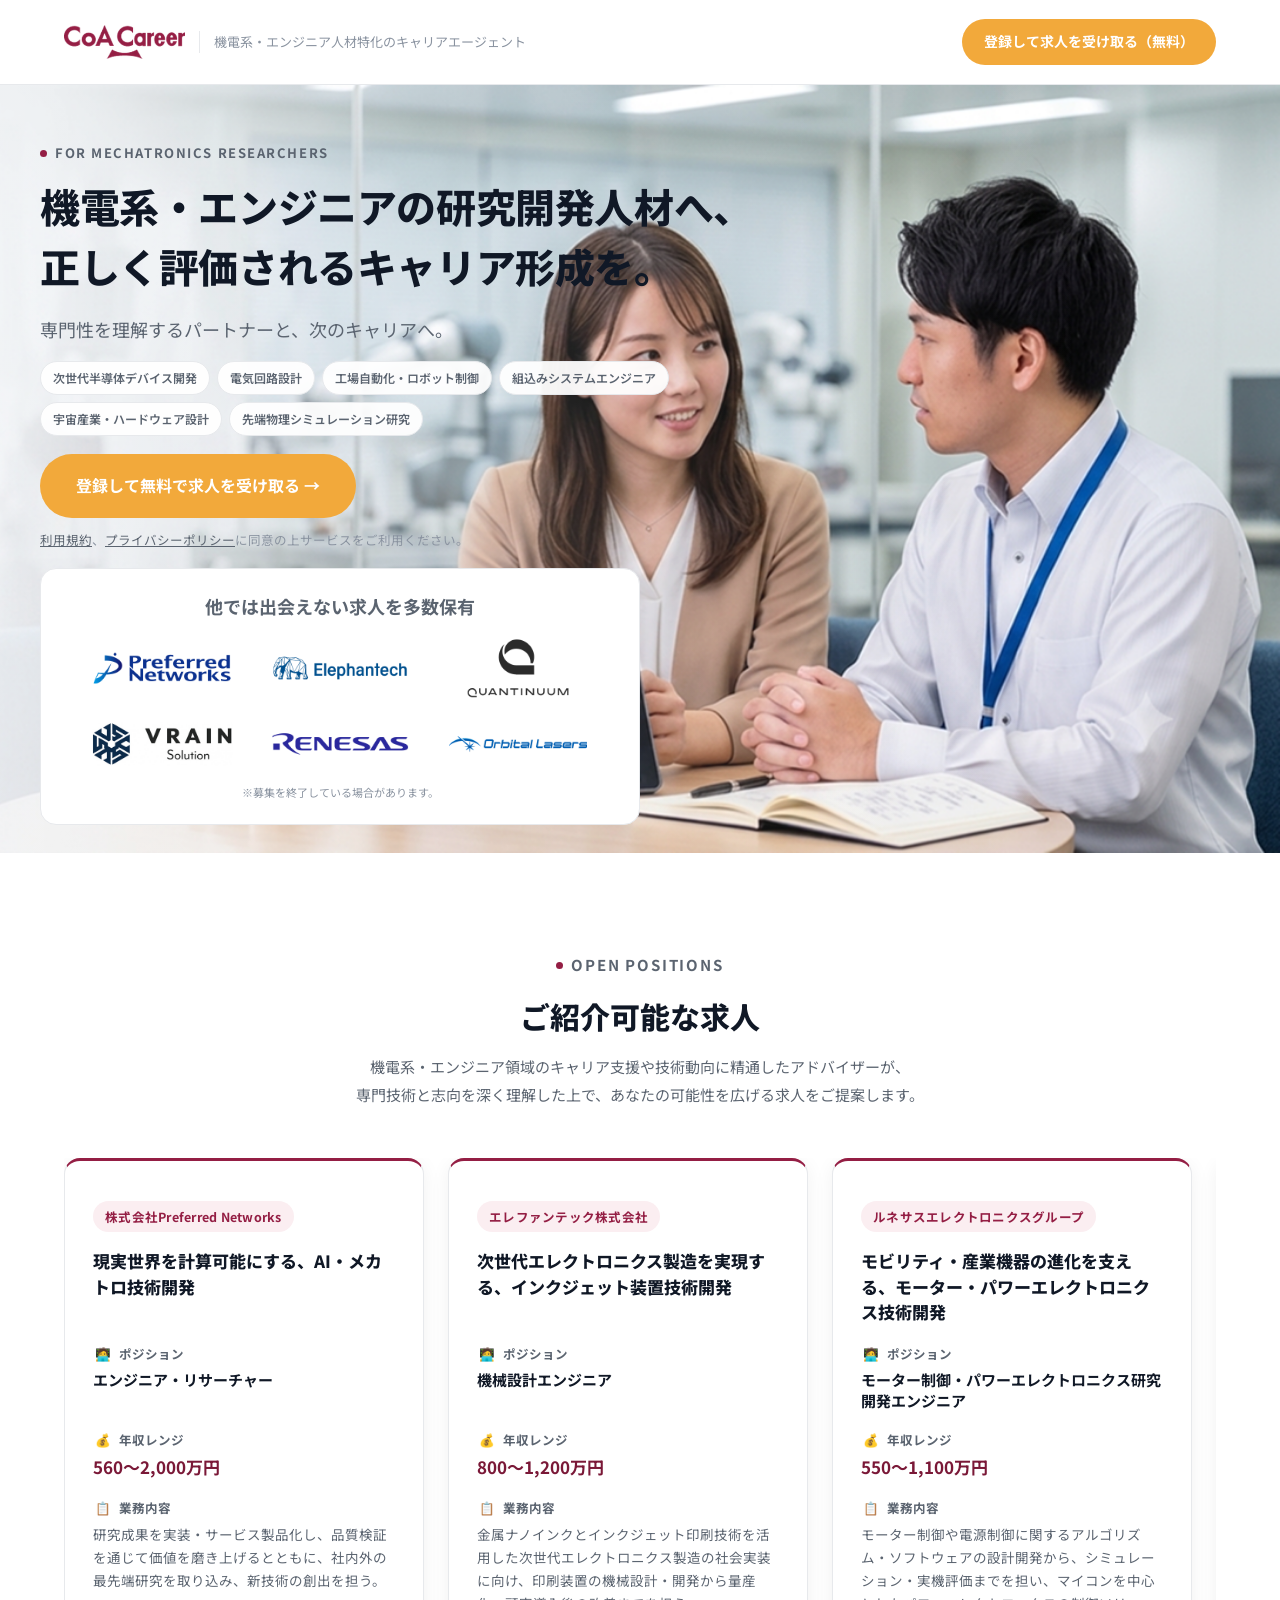
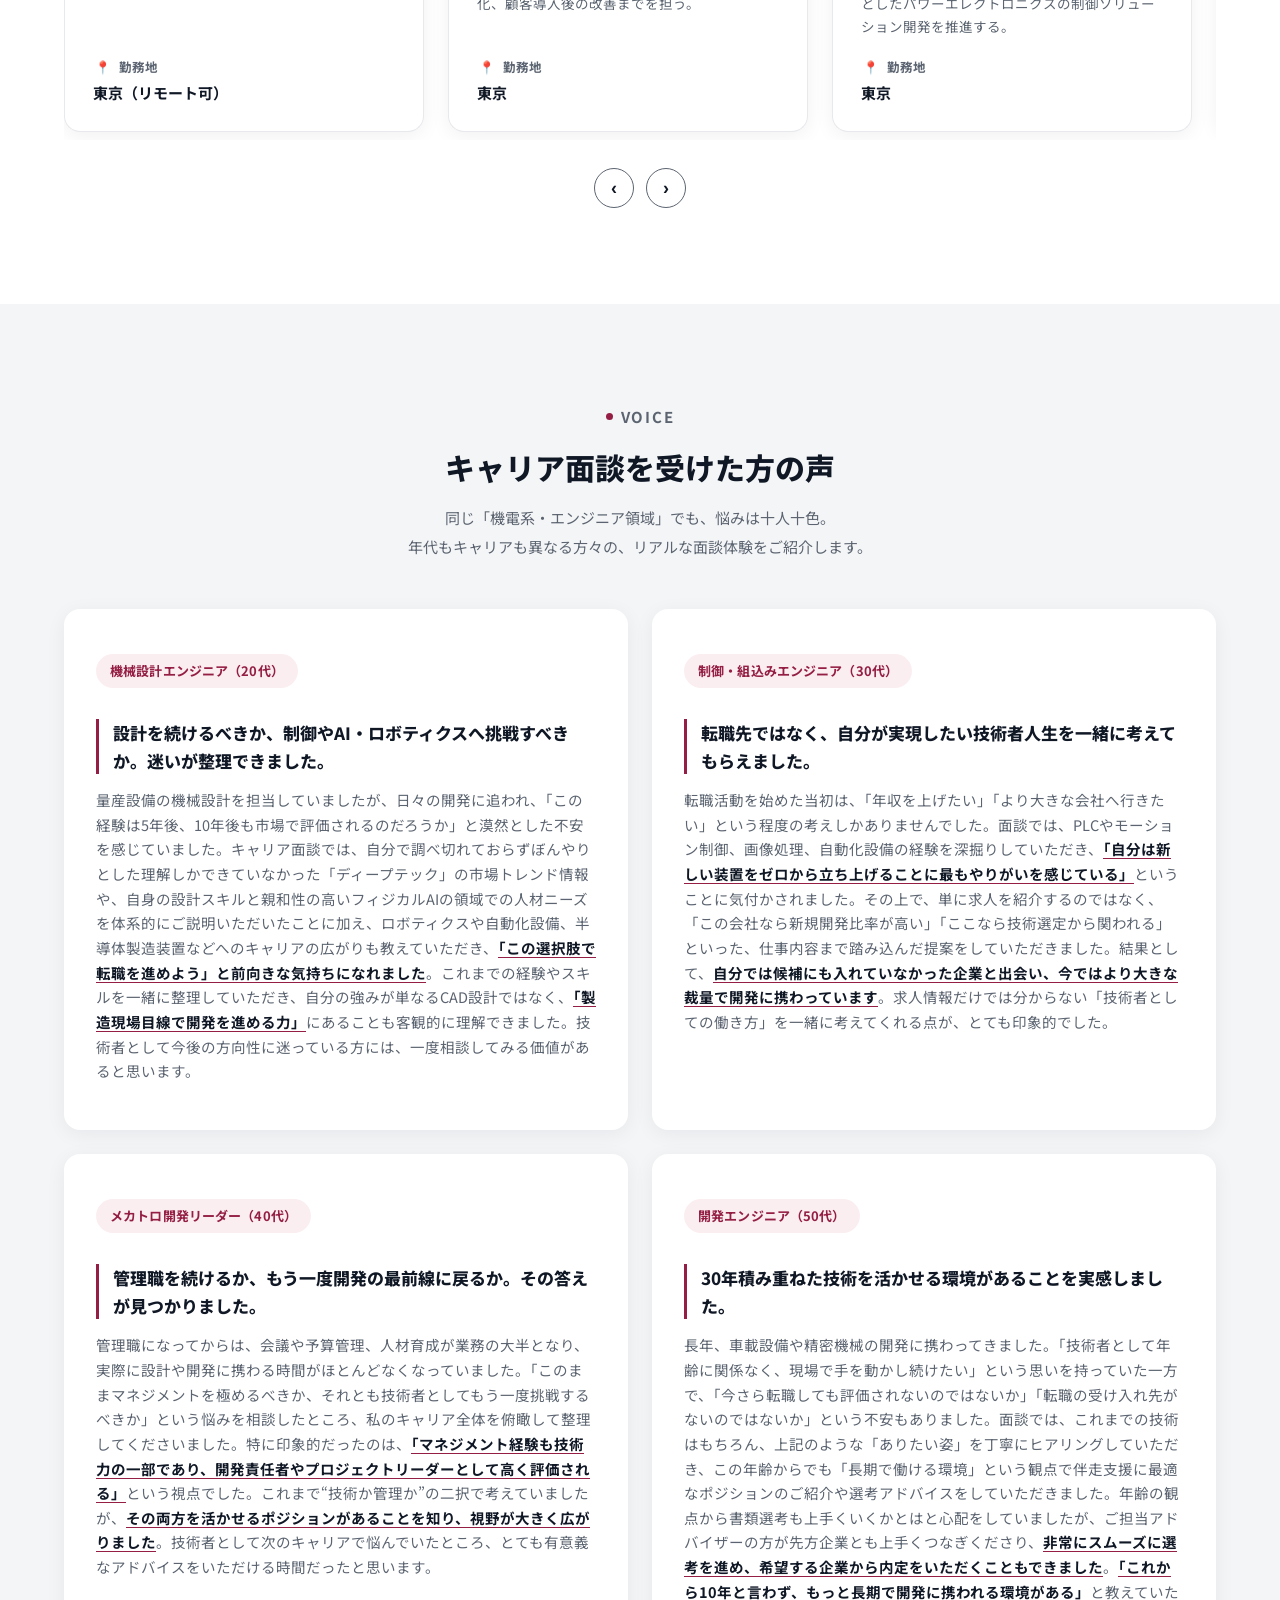
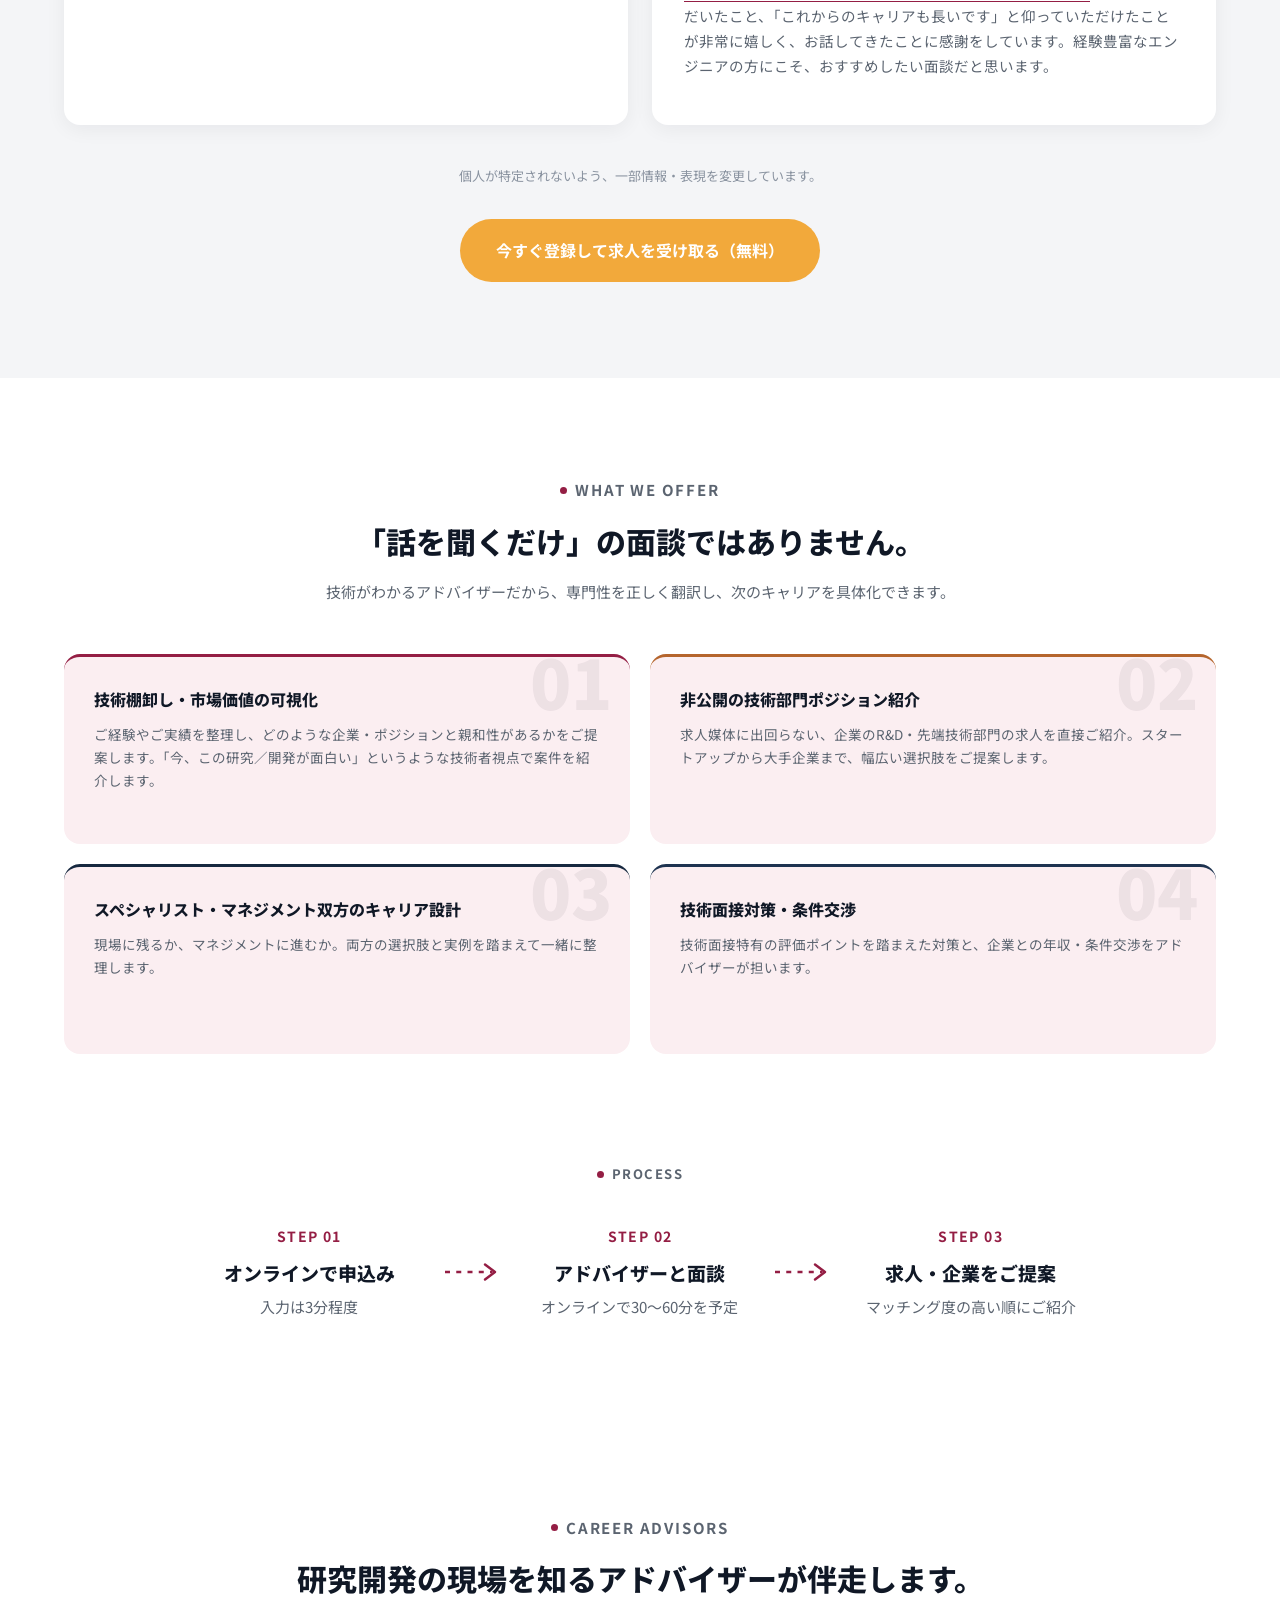
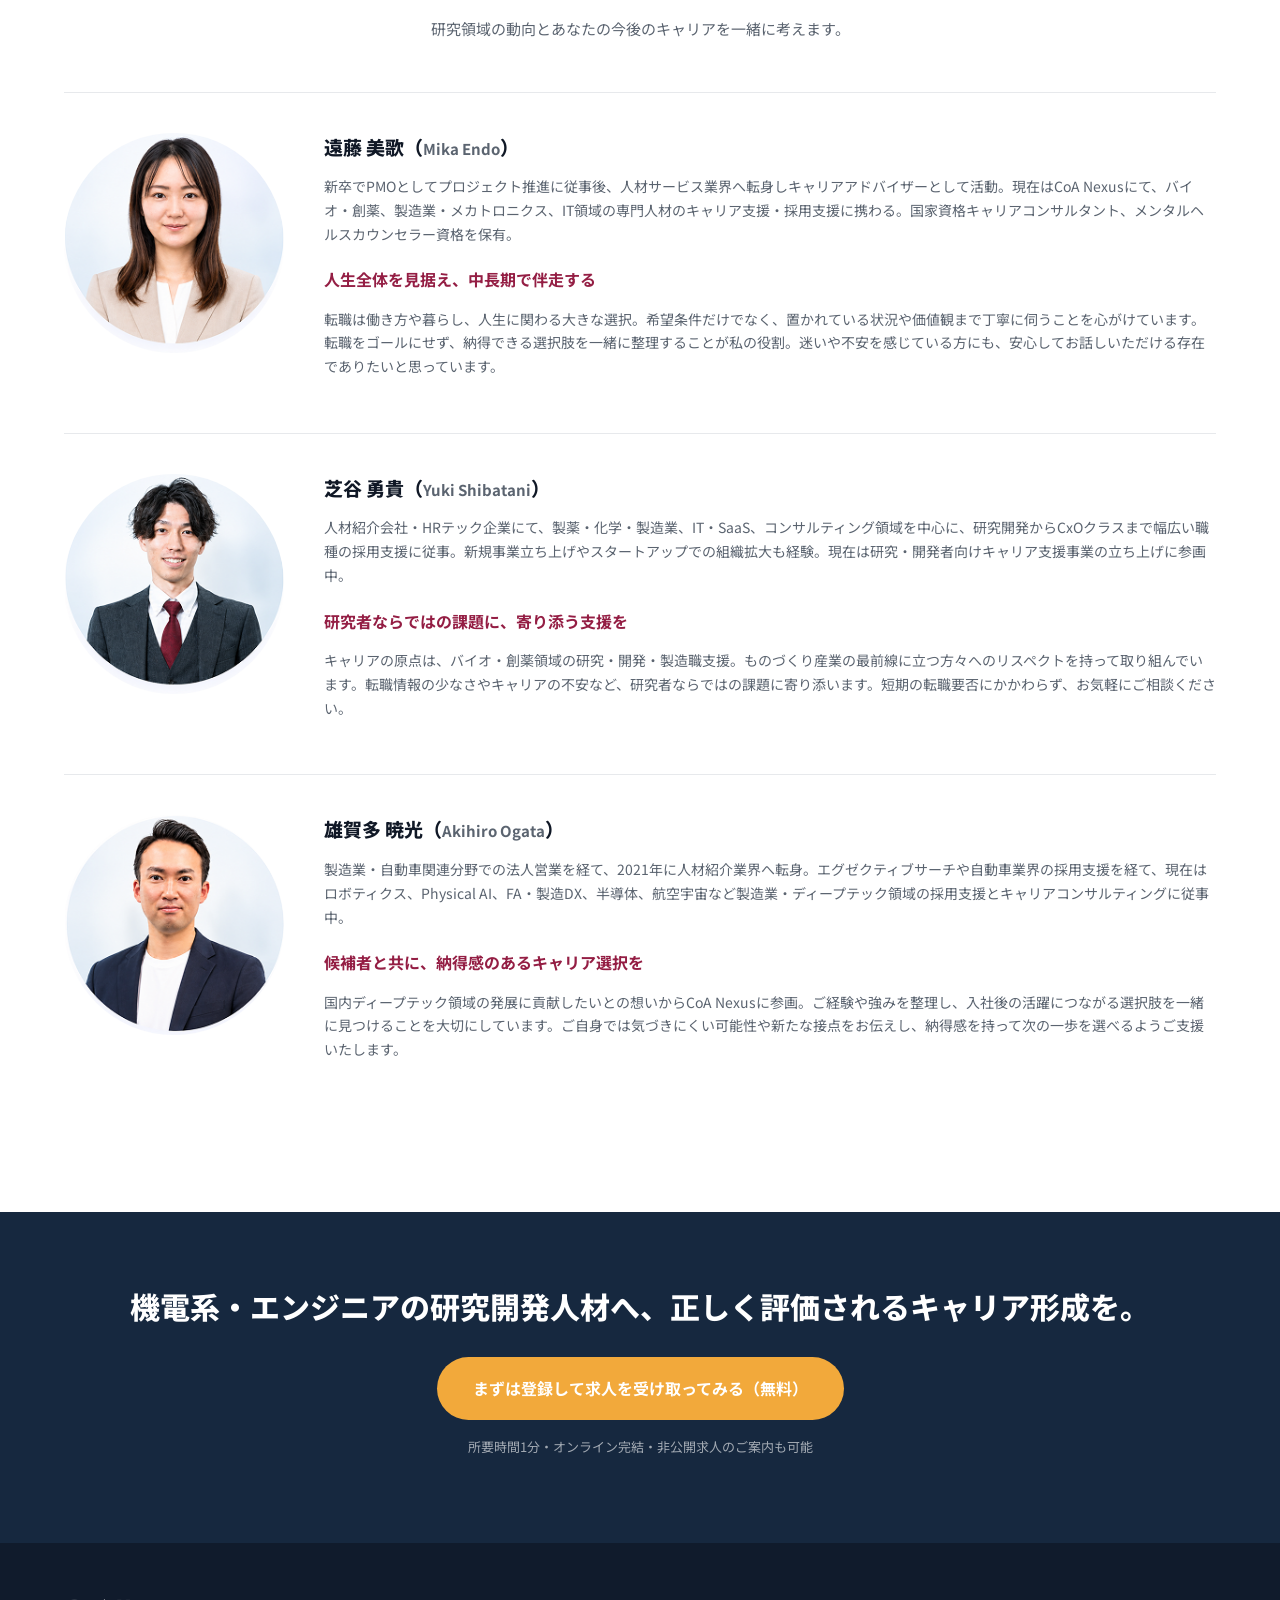
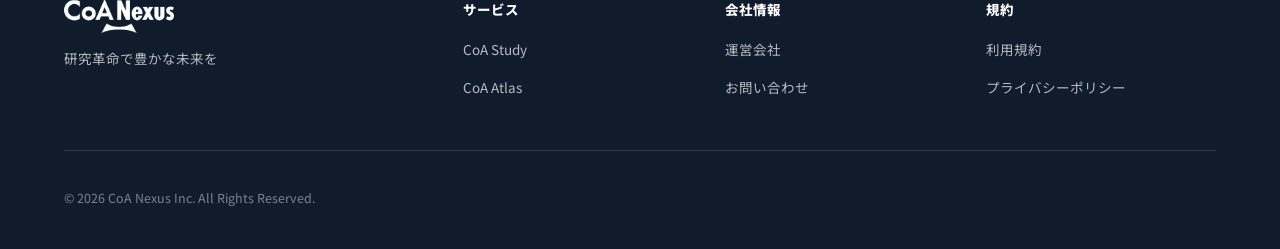
==== commit 7ff68e0e: "Add files via upload" ====
--- a/index.html
+++ b/index.html
@@ -4,11 +4,11 @@
 <meta charset="UTF-8">
 <meta name="viewport" content="width=device-width, initial-scale=1.0">
 <title>CoA Career｜機電系・エンジニア人材特化のキャリアエージェント</title>
-<meta name="description" content="機電系・エンジニアの研究開発人材へ、正しく評価されるキャリアを。専門性を理解するパートナーと、次のキャリアへ。">
+<meta name="description" content="機電系・エンジニアの研究開発人材へ、正しく評価されるキャリア形成を。専門性を理解するパートナーと、次のキャリアへ。">
 <!-- OGP -->
 <meta property="og:type" content="website">
 <meta property="og:title" content="CoA Career｜機電系・エンジニア人材特化のキャリアエージェント">
-<meta property="og:description" content="機電系・エンジニアの研究開発人材へ、正しく評価されるキャリアを。専門性を理解するパートナーと、次のキャリアへ。">
+<meta property="og:description" content="機電系・エンジニアの研究開発人材へ、正しく評価されるキャリア形成を。専門性を理解するパートナーと、次のキャリアへ。">
 <meta property="og:url" content="https://coa-career.coastudy.workers.dev/">
 <meta property="og:image" content="https://coa-career.coastudy.workers.dev/assets/images/ogp.png">
 <meta property="og:site_name" content="CoA Career">
@@ -45,7 +45,7 @@
       <div class="container hero-inner">
         <div class="hero-copy">
           <p class="eyebrow">FOR MECHATRONICS RESEARCHERS</p>
-          <h1>機電系・エンジニアの研究開発人材へ、<br>正しく評価されるキャリアを。</h1>
+          <h1>機電系・エンジニアの研究開発人材へ、<br>正しく評価されるキャリア形成を。</h1>
           <p class="lede">専門性を理解するパートナーと、次のキャリアへ。</p>
           <div class="hero-mobile-media">
             <!-- REPLACE: hero photo of advisor & candidate consultation, min 1200x900px -->
@@ -356,7 +356,7 @@
   <!-- ============================== FINAL CTA ============================== -->
   <section class="final-cta" id="cta">
     <div class="container">
-      <h2>機電系・エンジニアの研究開発人材へ、正しく評価されるキャリアを。</h2>
+      <h2>機電系・エンジニアの研究開発人材へ、正しく評価されるキャリア形成を。</h2>
       <a class="btn btn-primary btn-primary--lg" href="form.html">まずは登録して求人を受け取ってみる（無料）</a>
       <p class="note">所要時間1分・オンライン完結・非公開求人のご案内も可能</p>
     </div>
